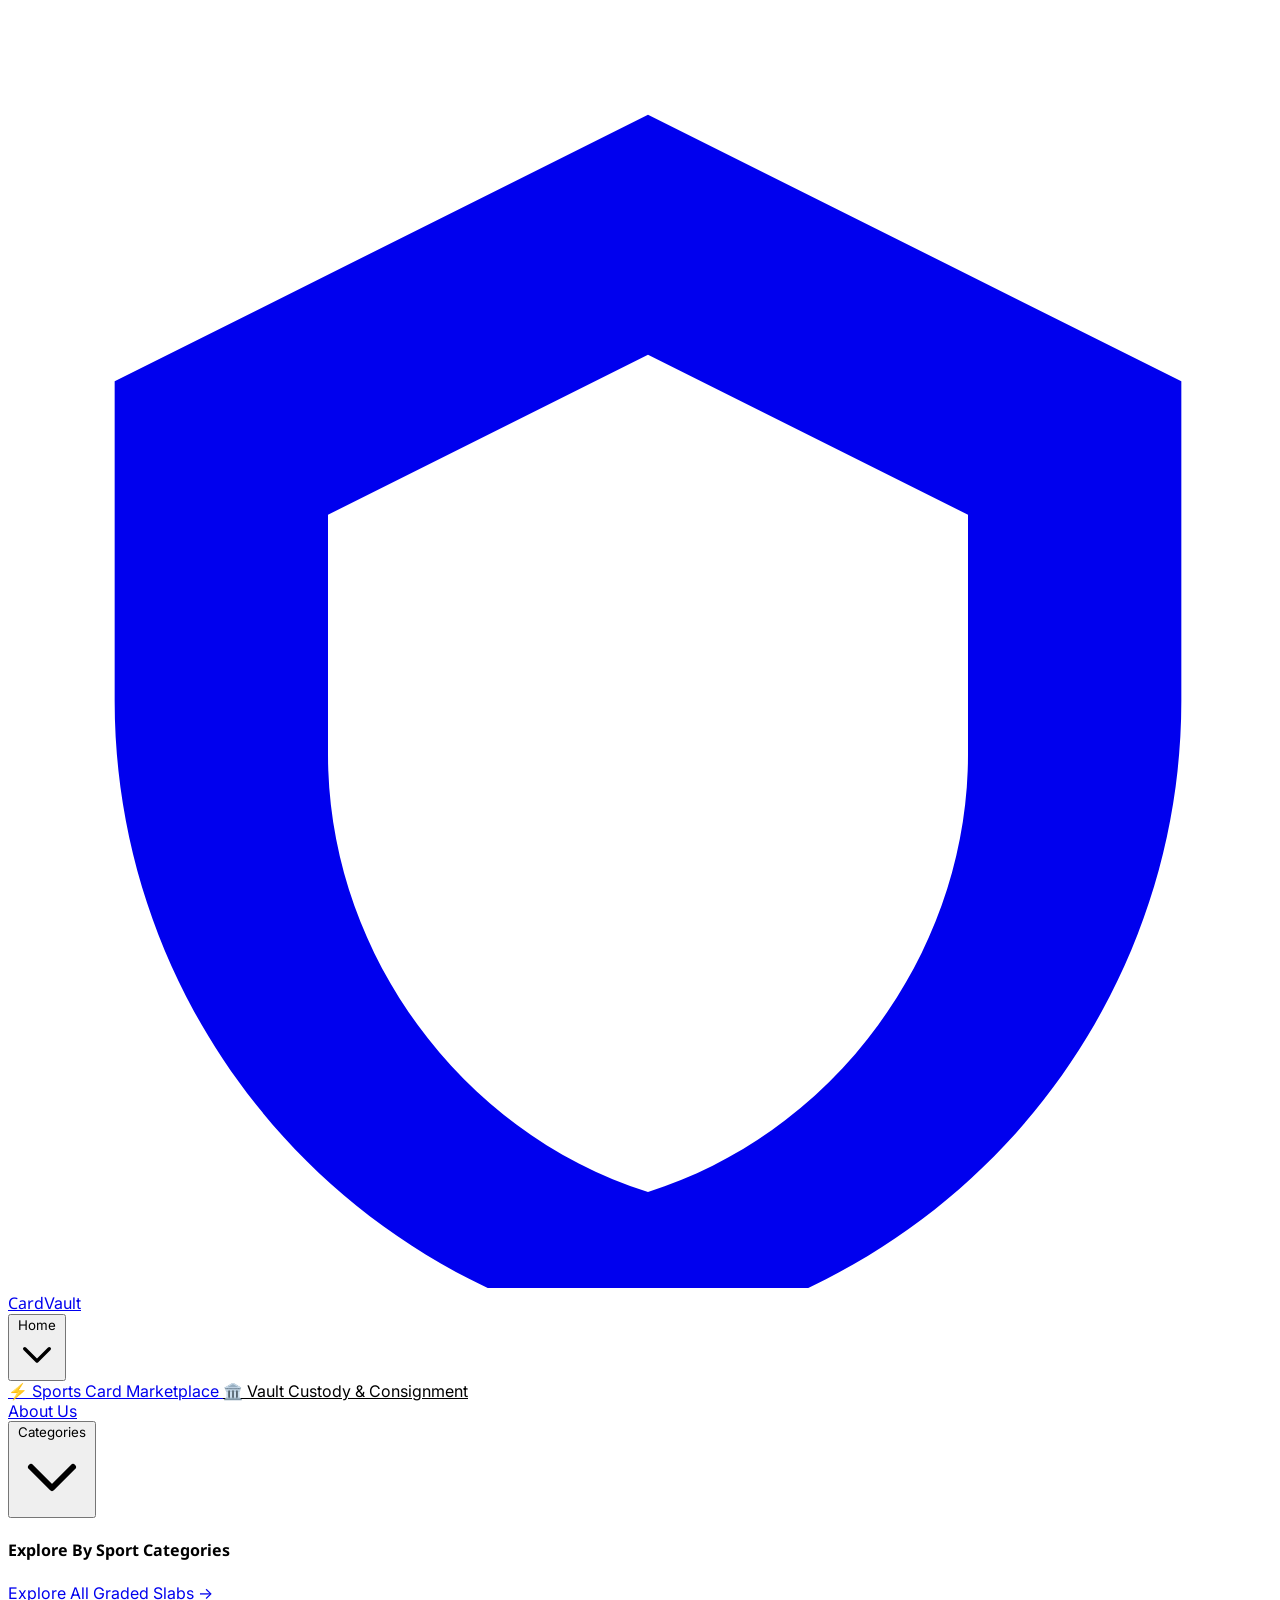
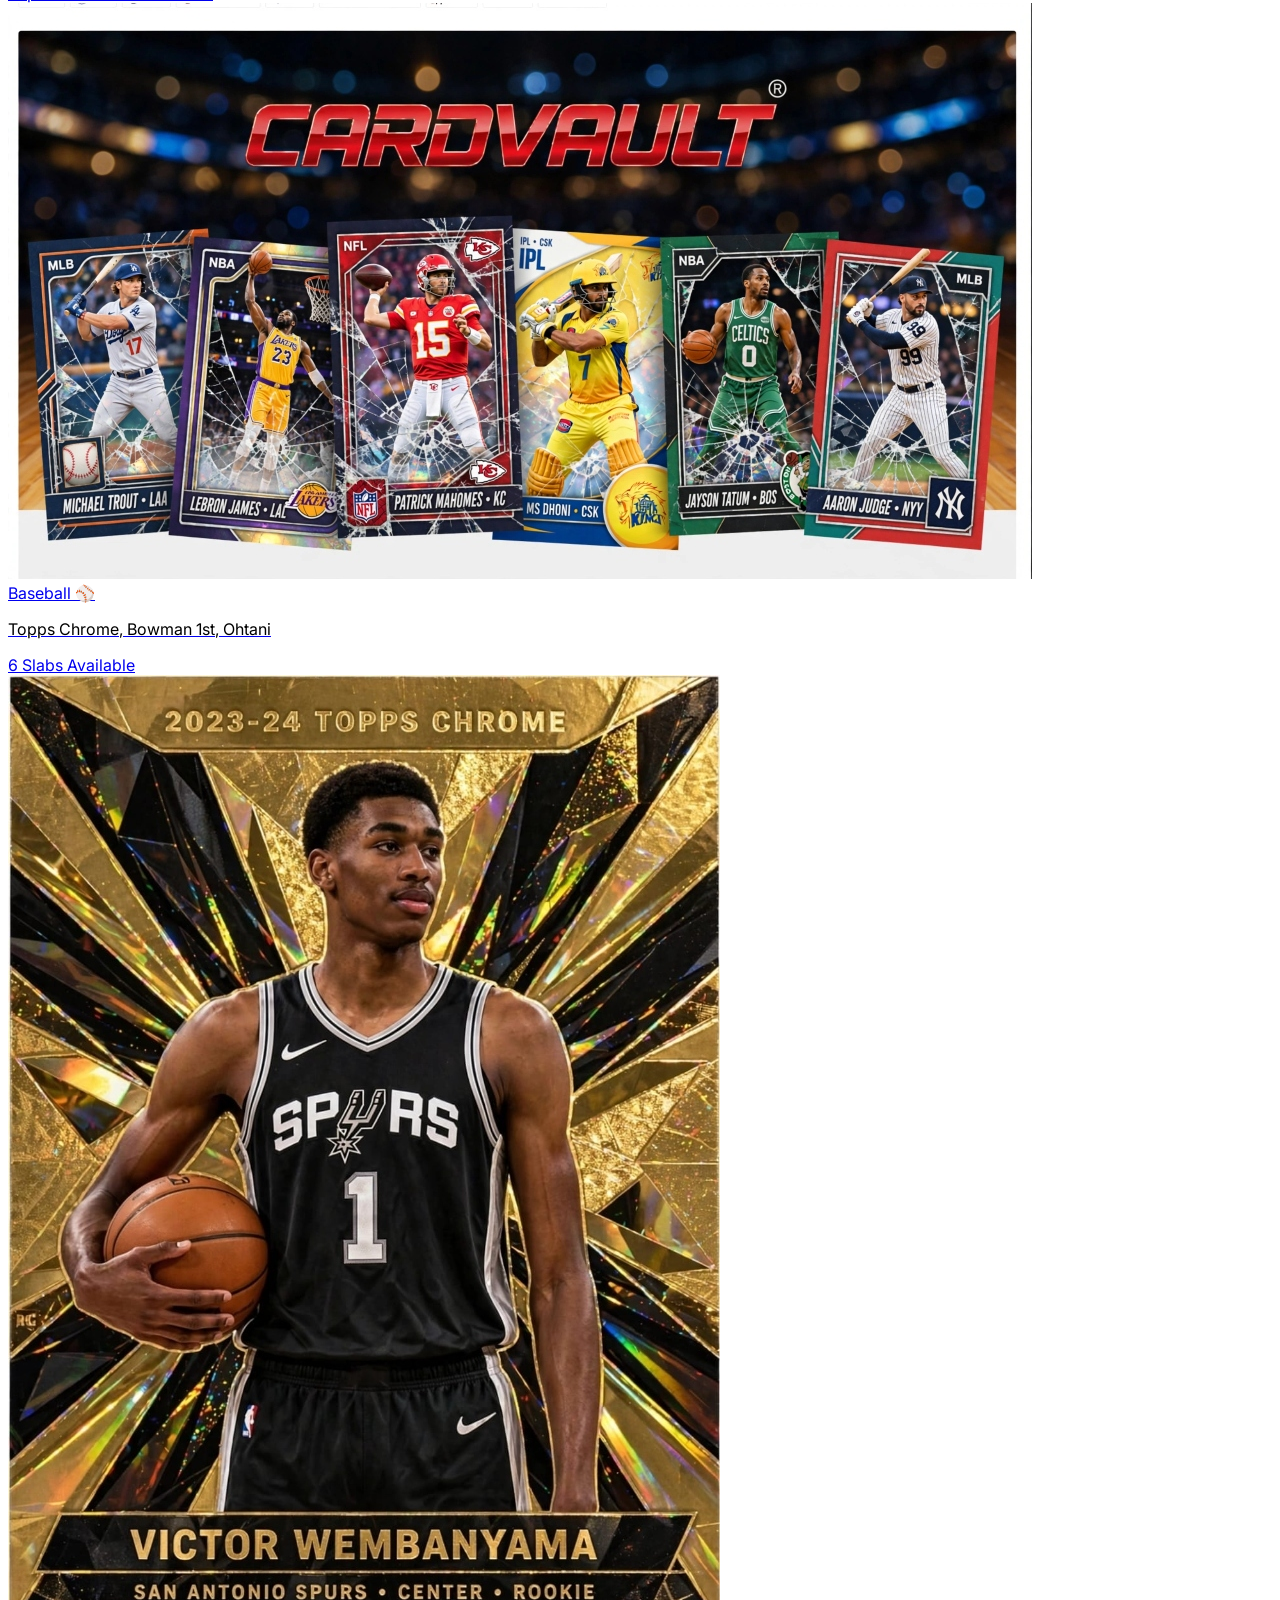
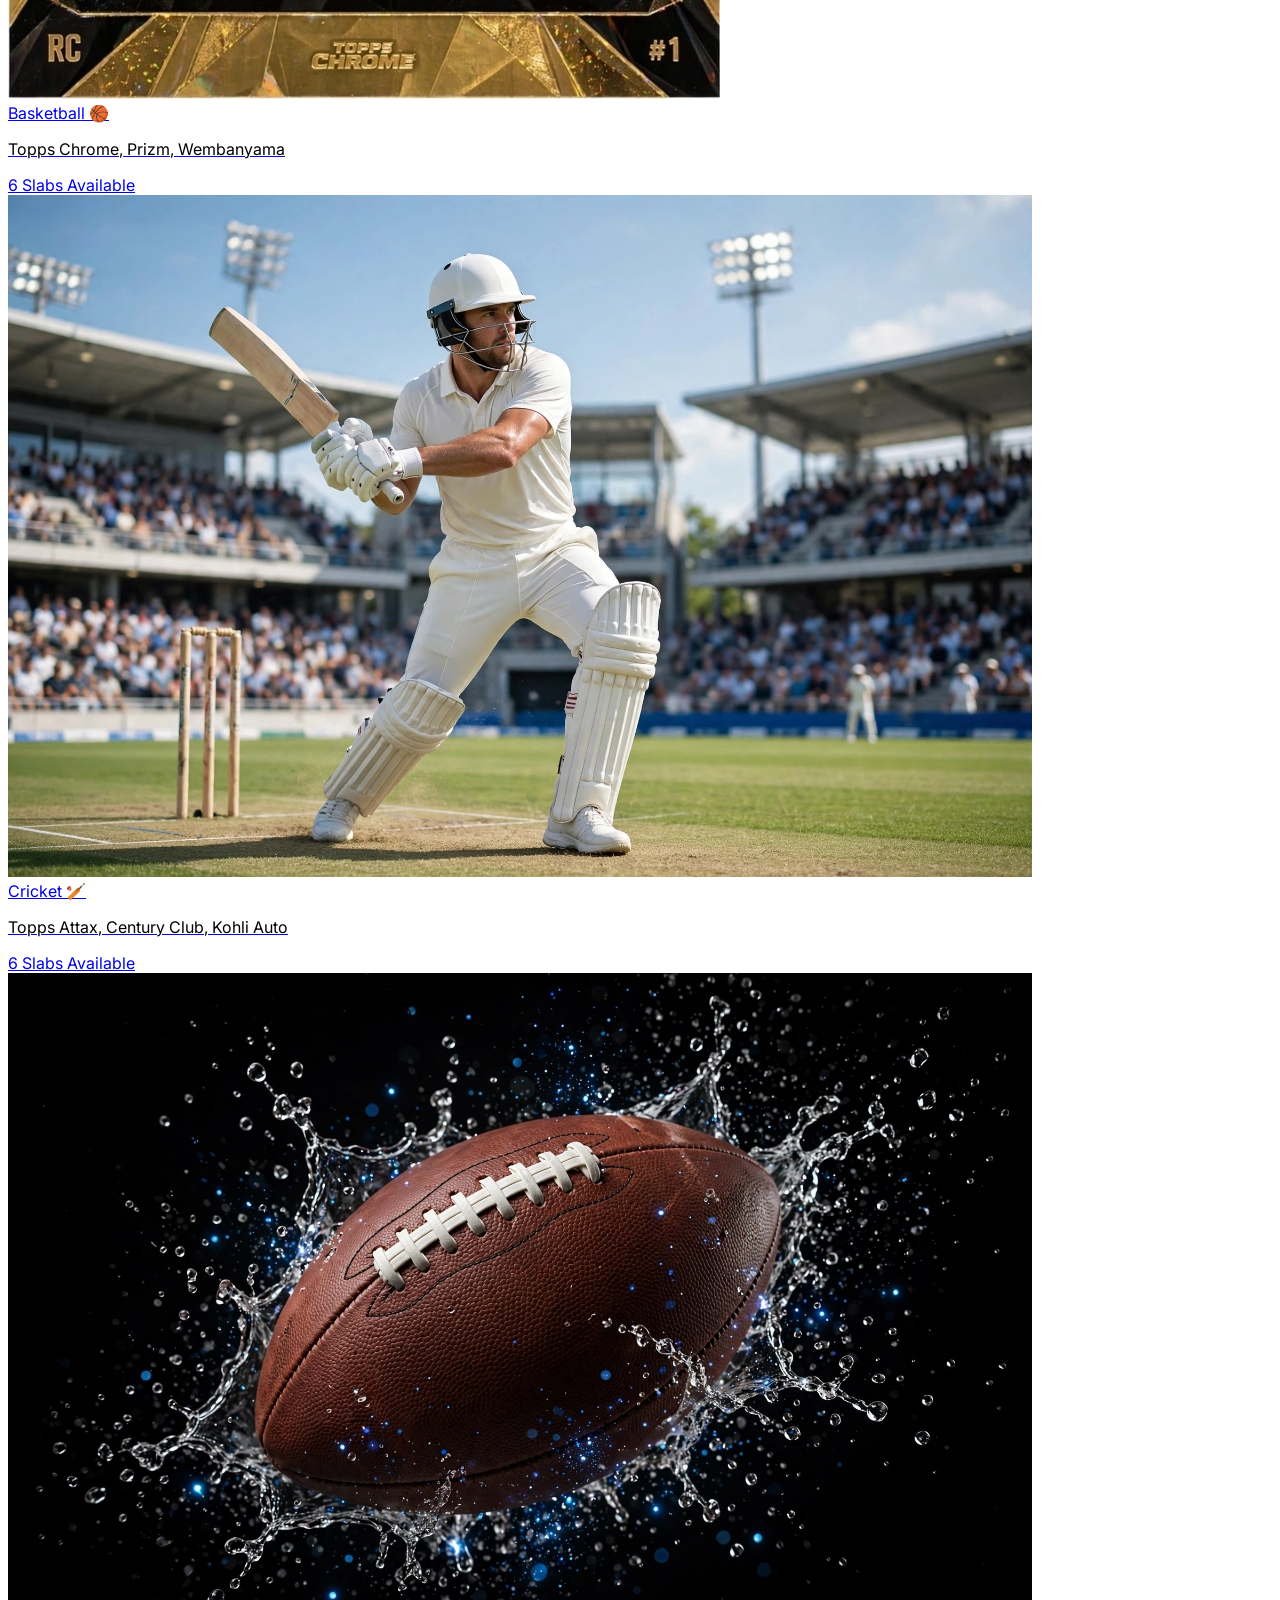
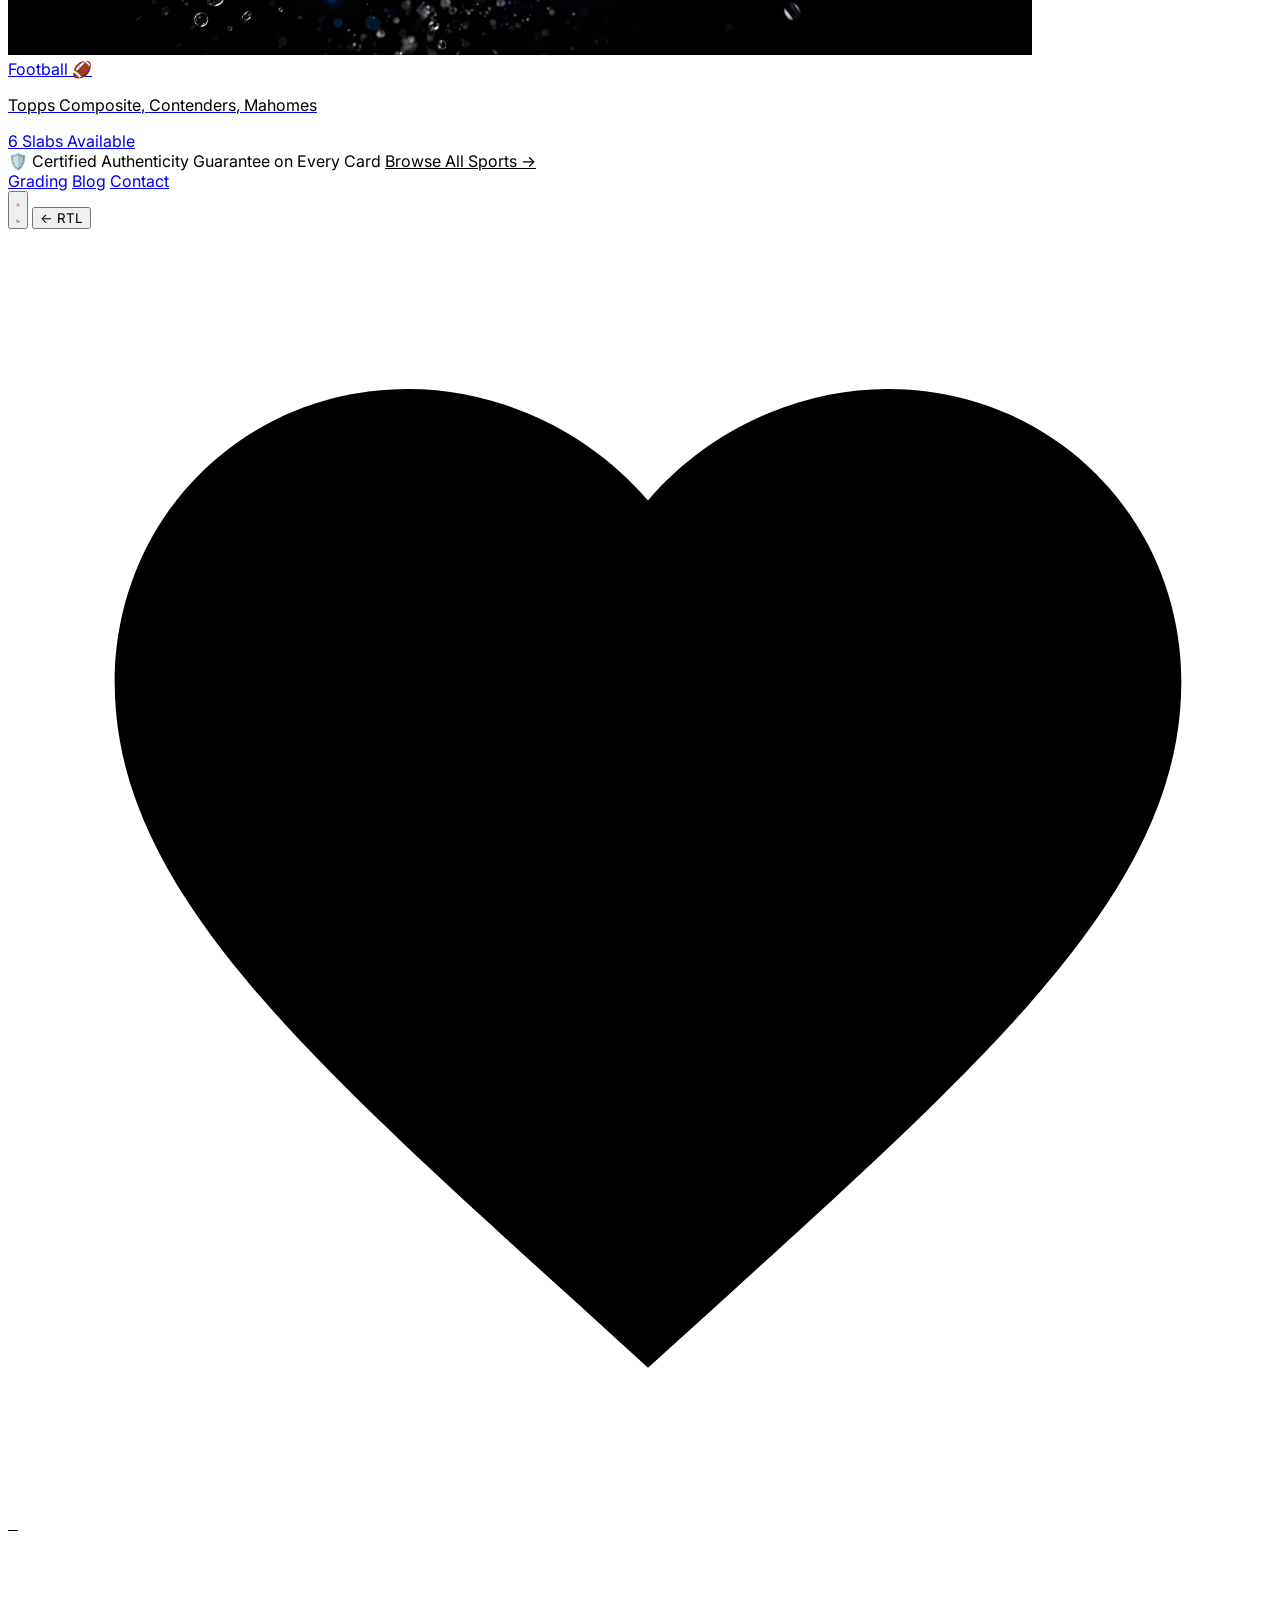
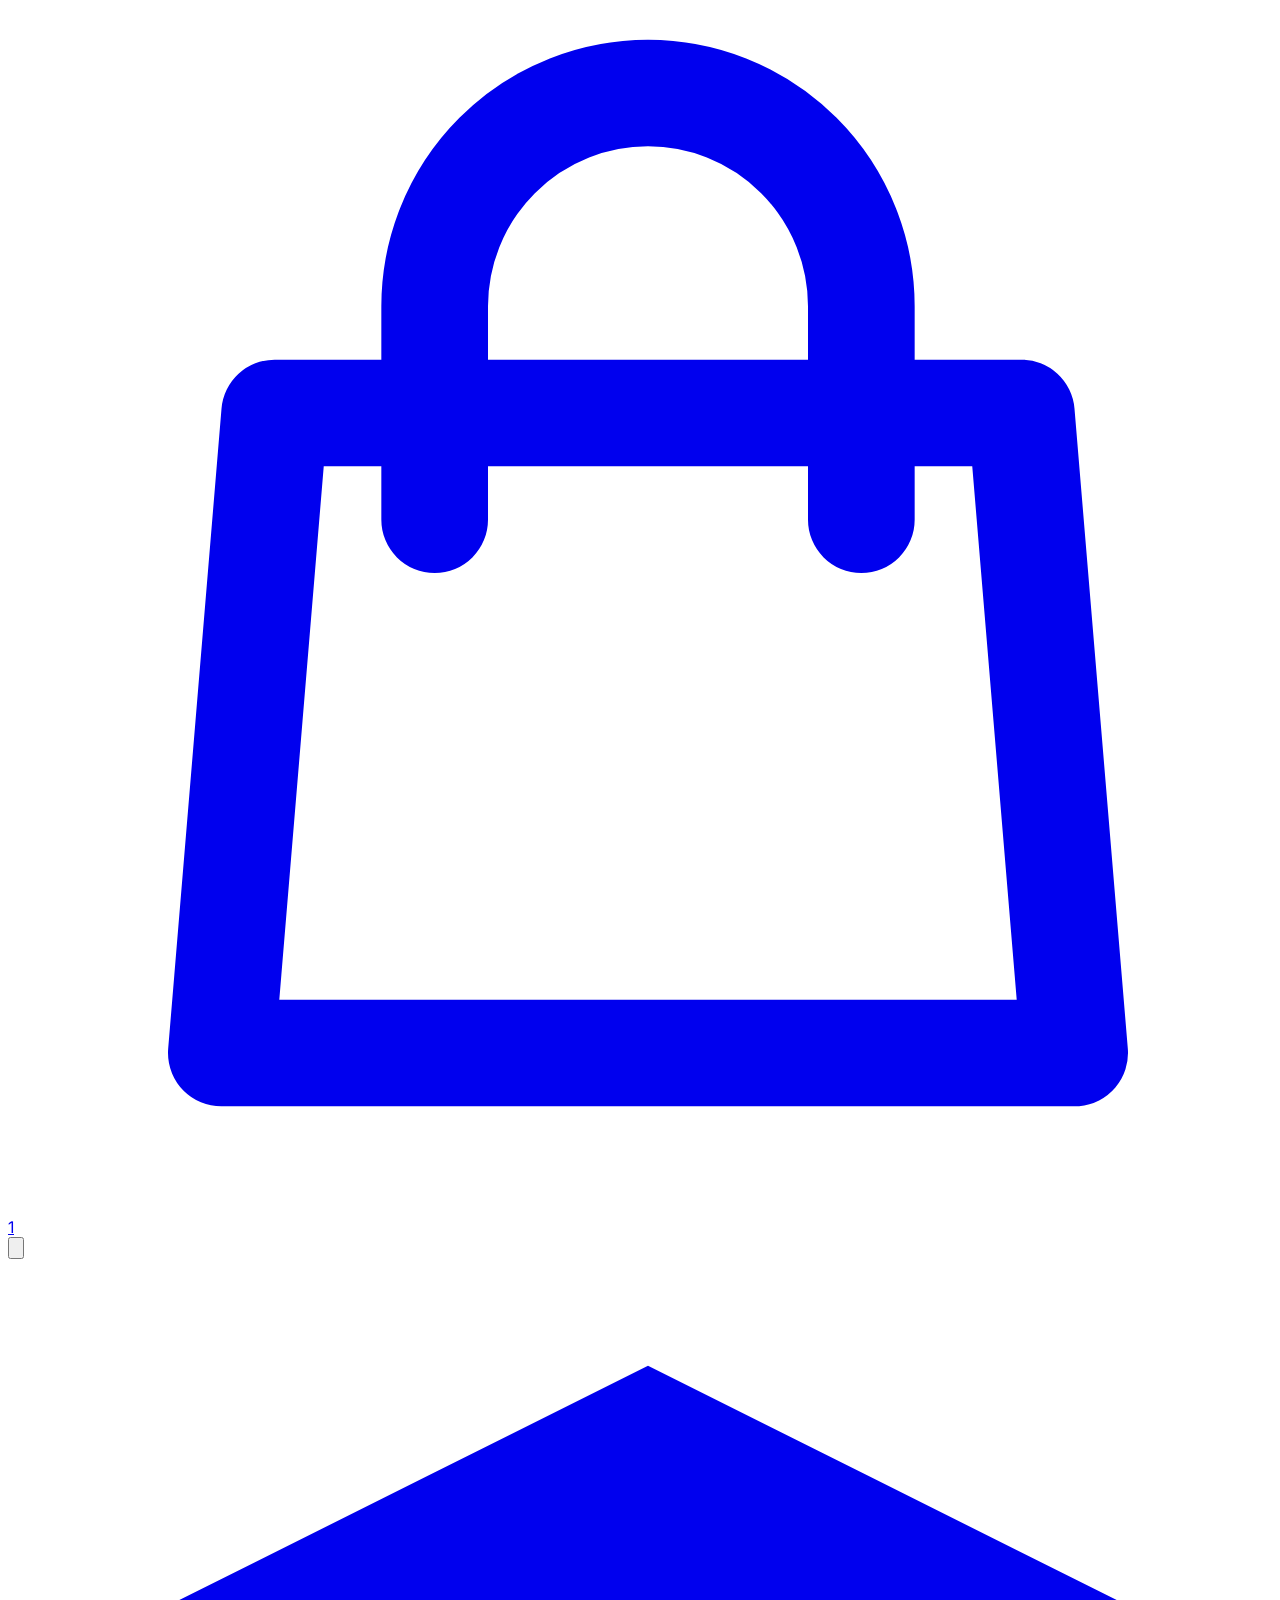
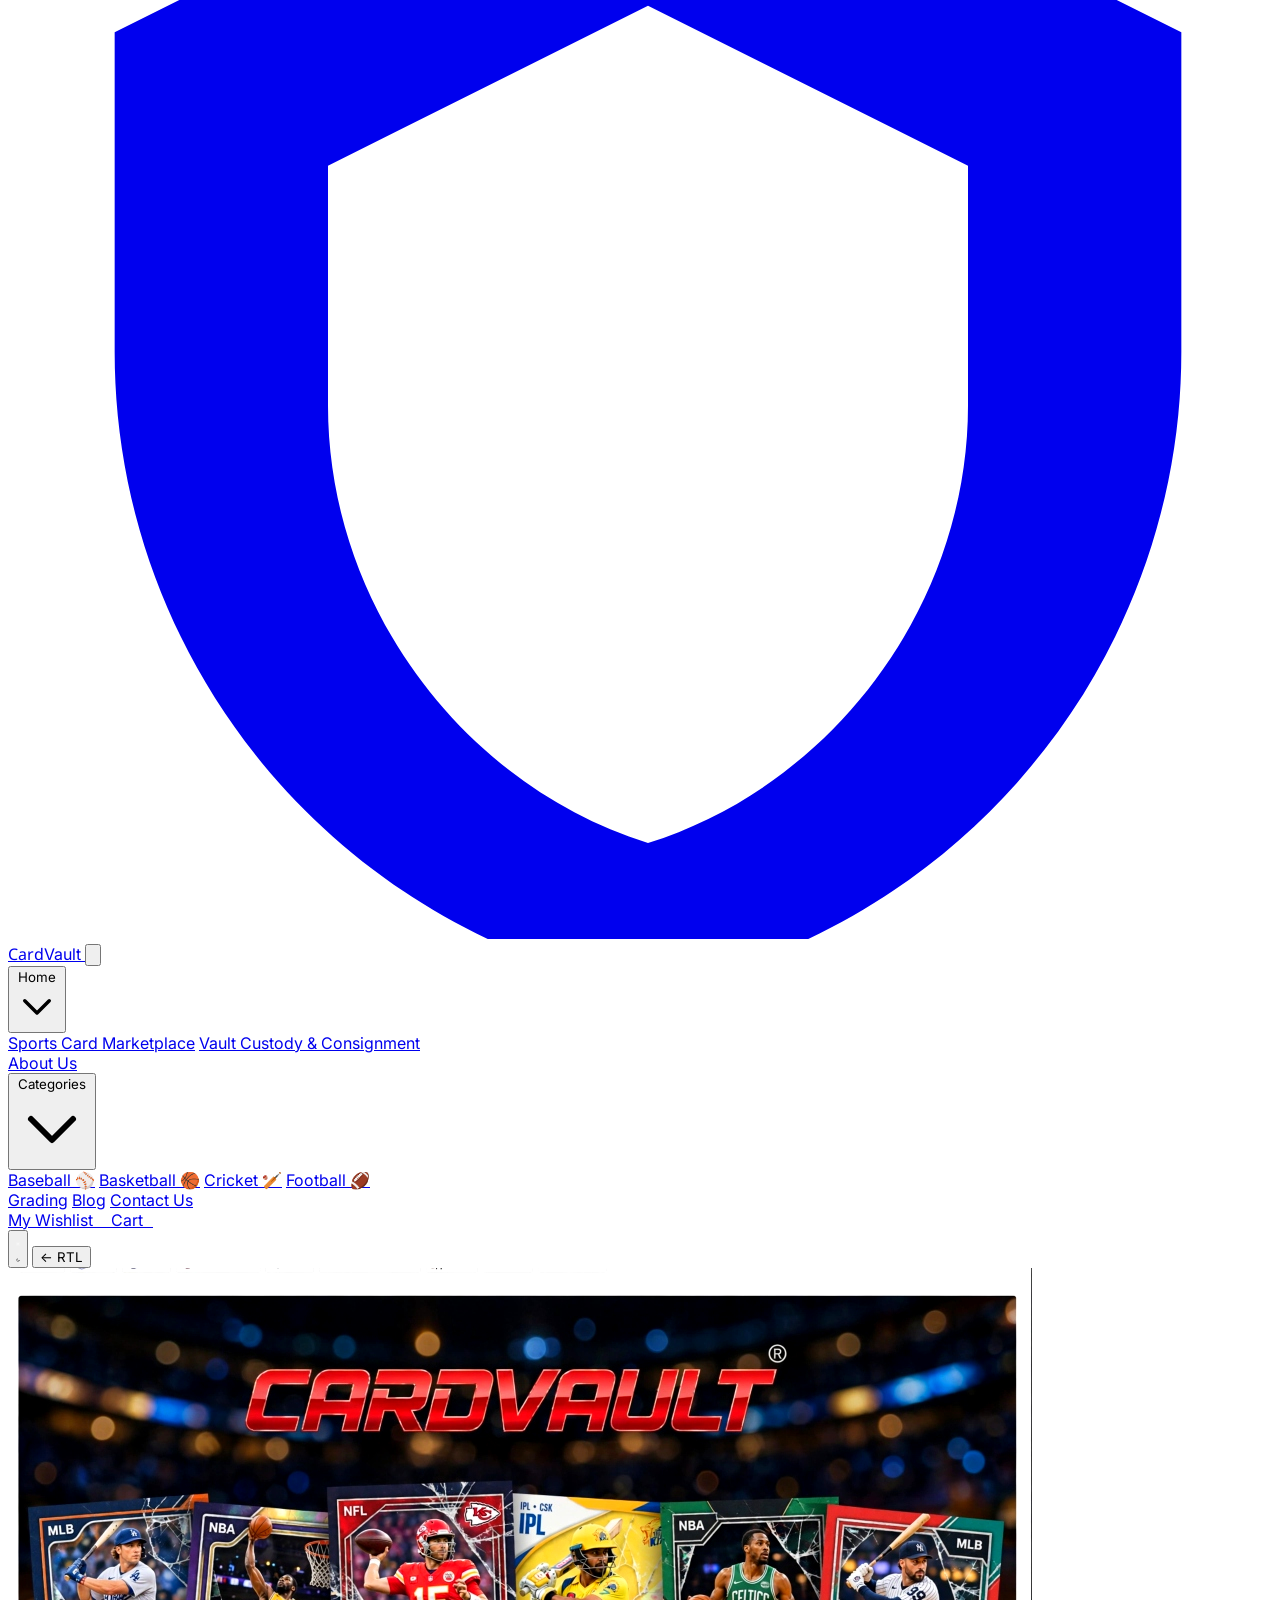
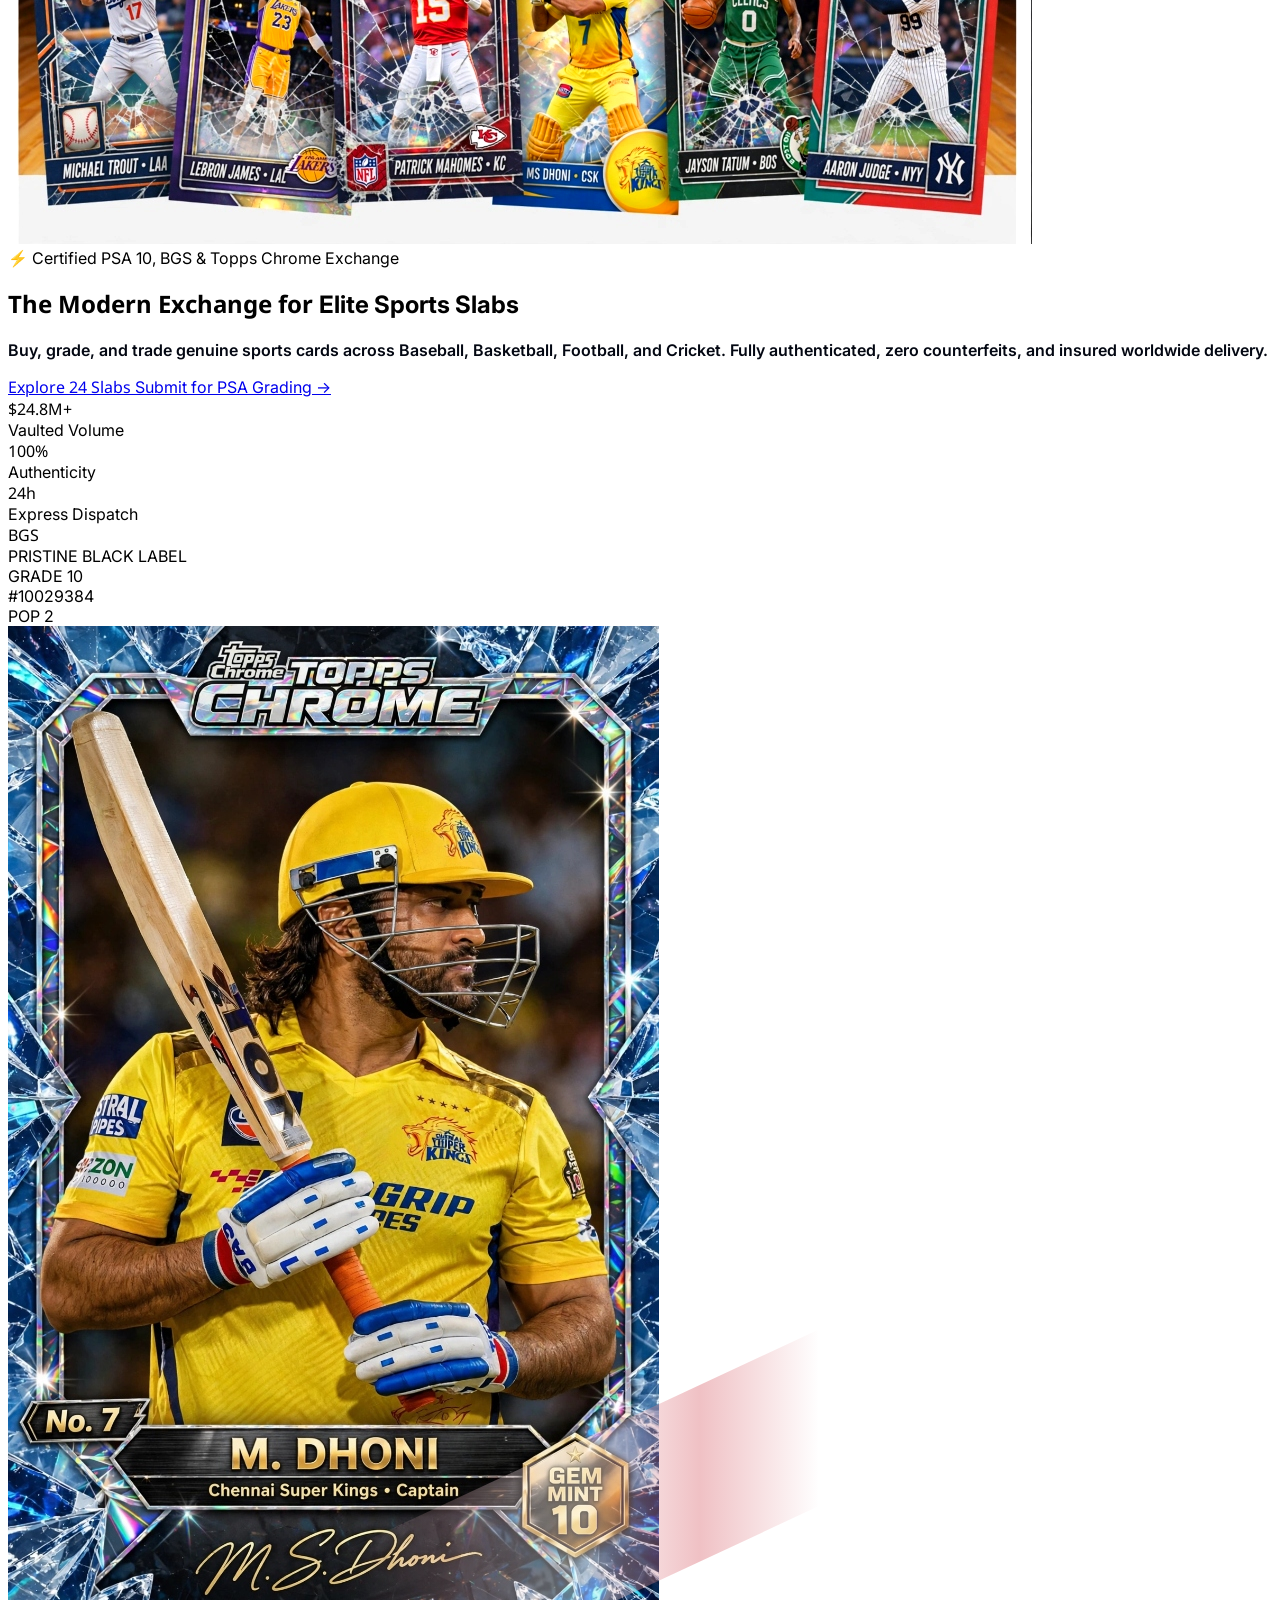
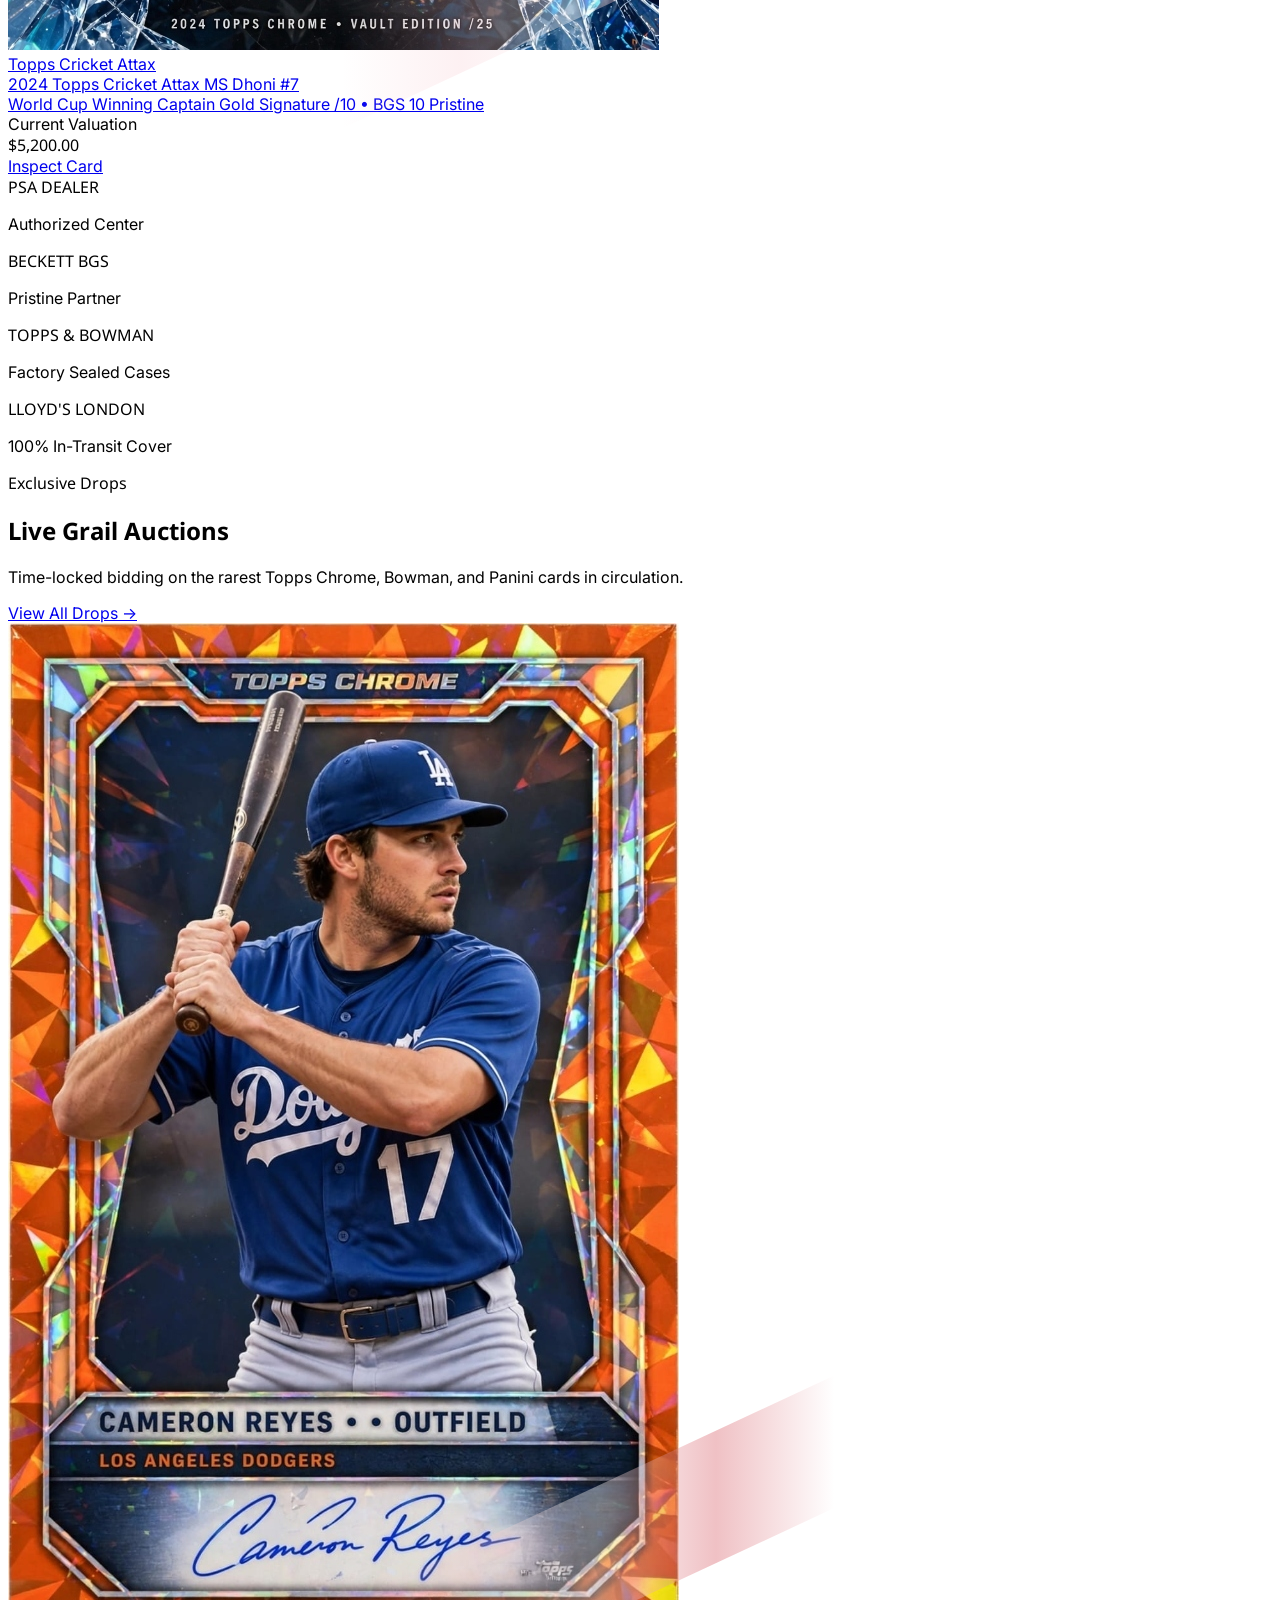
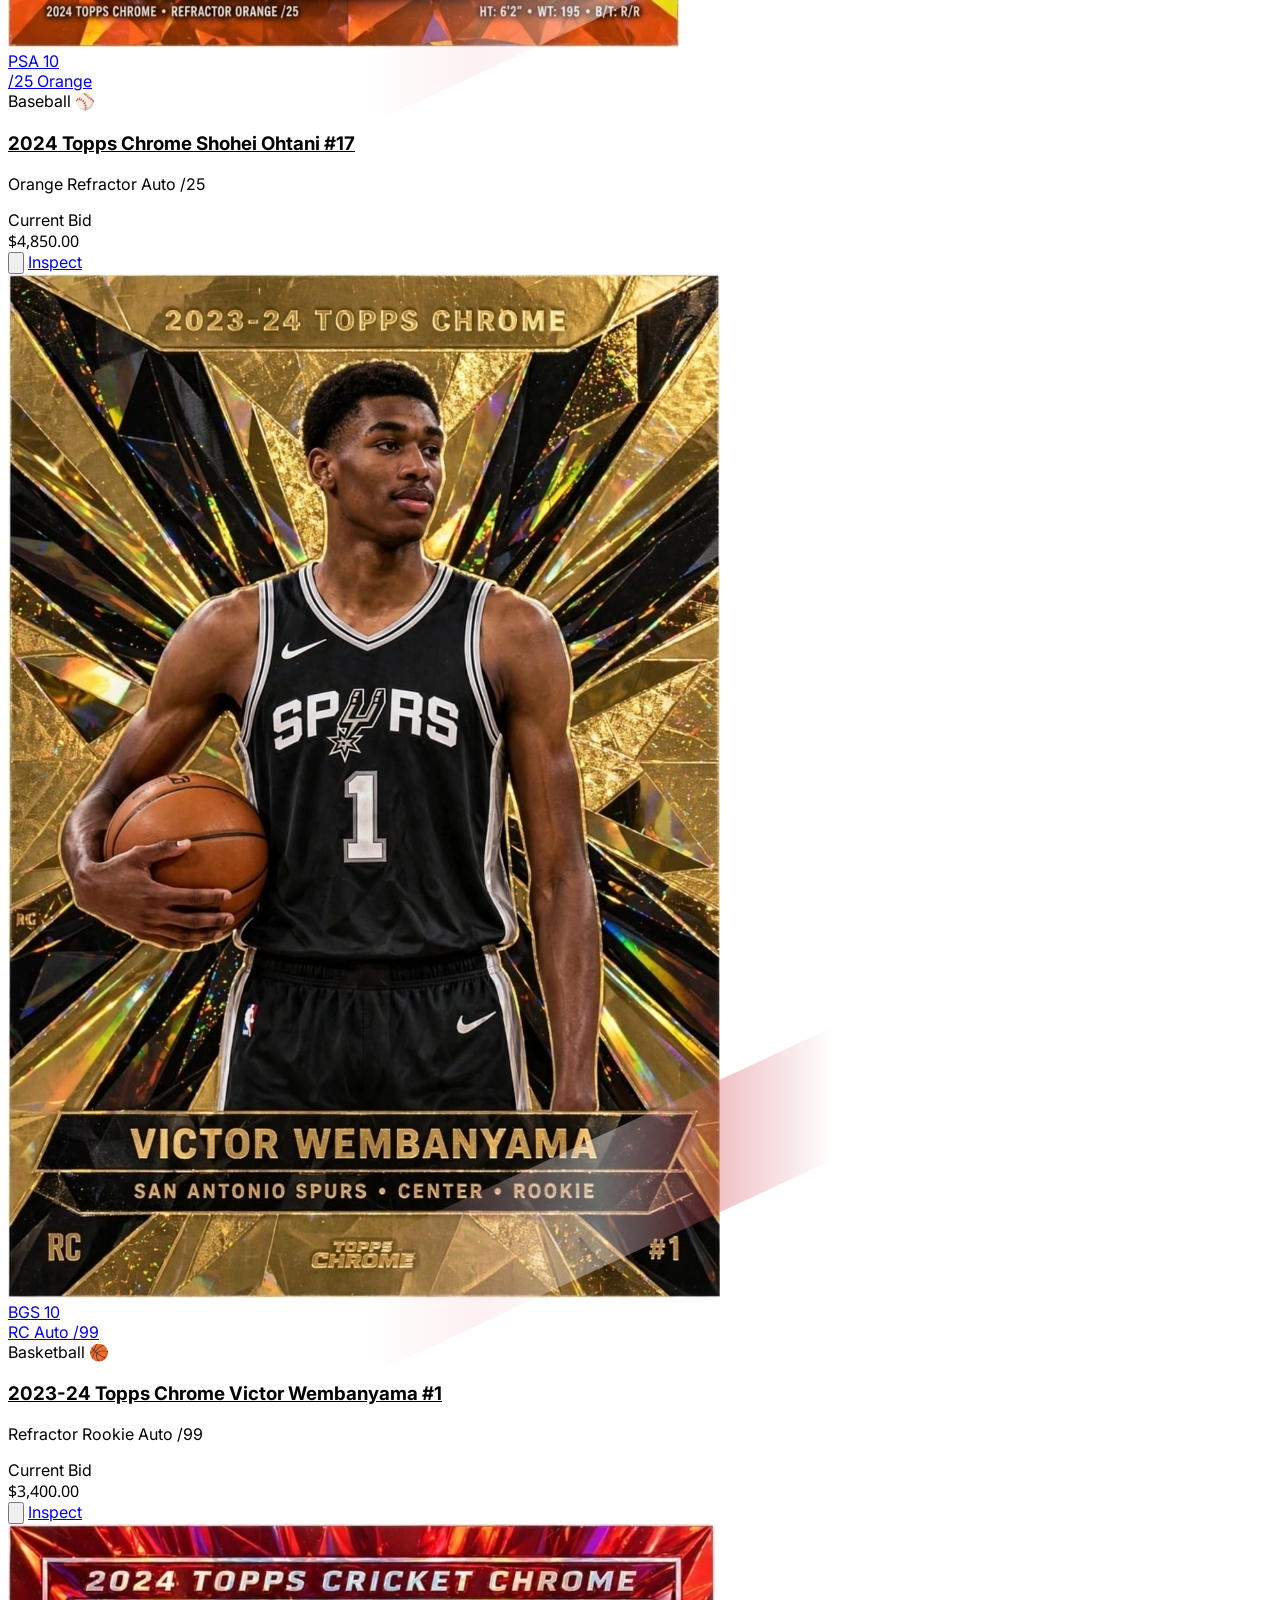
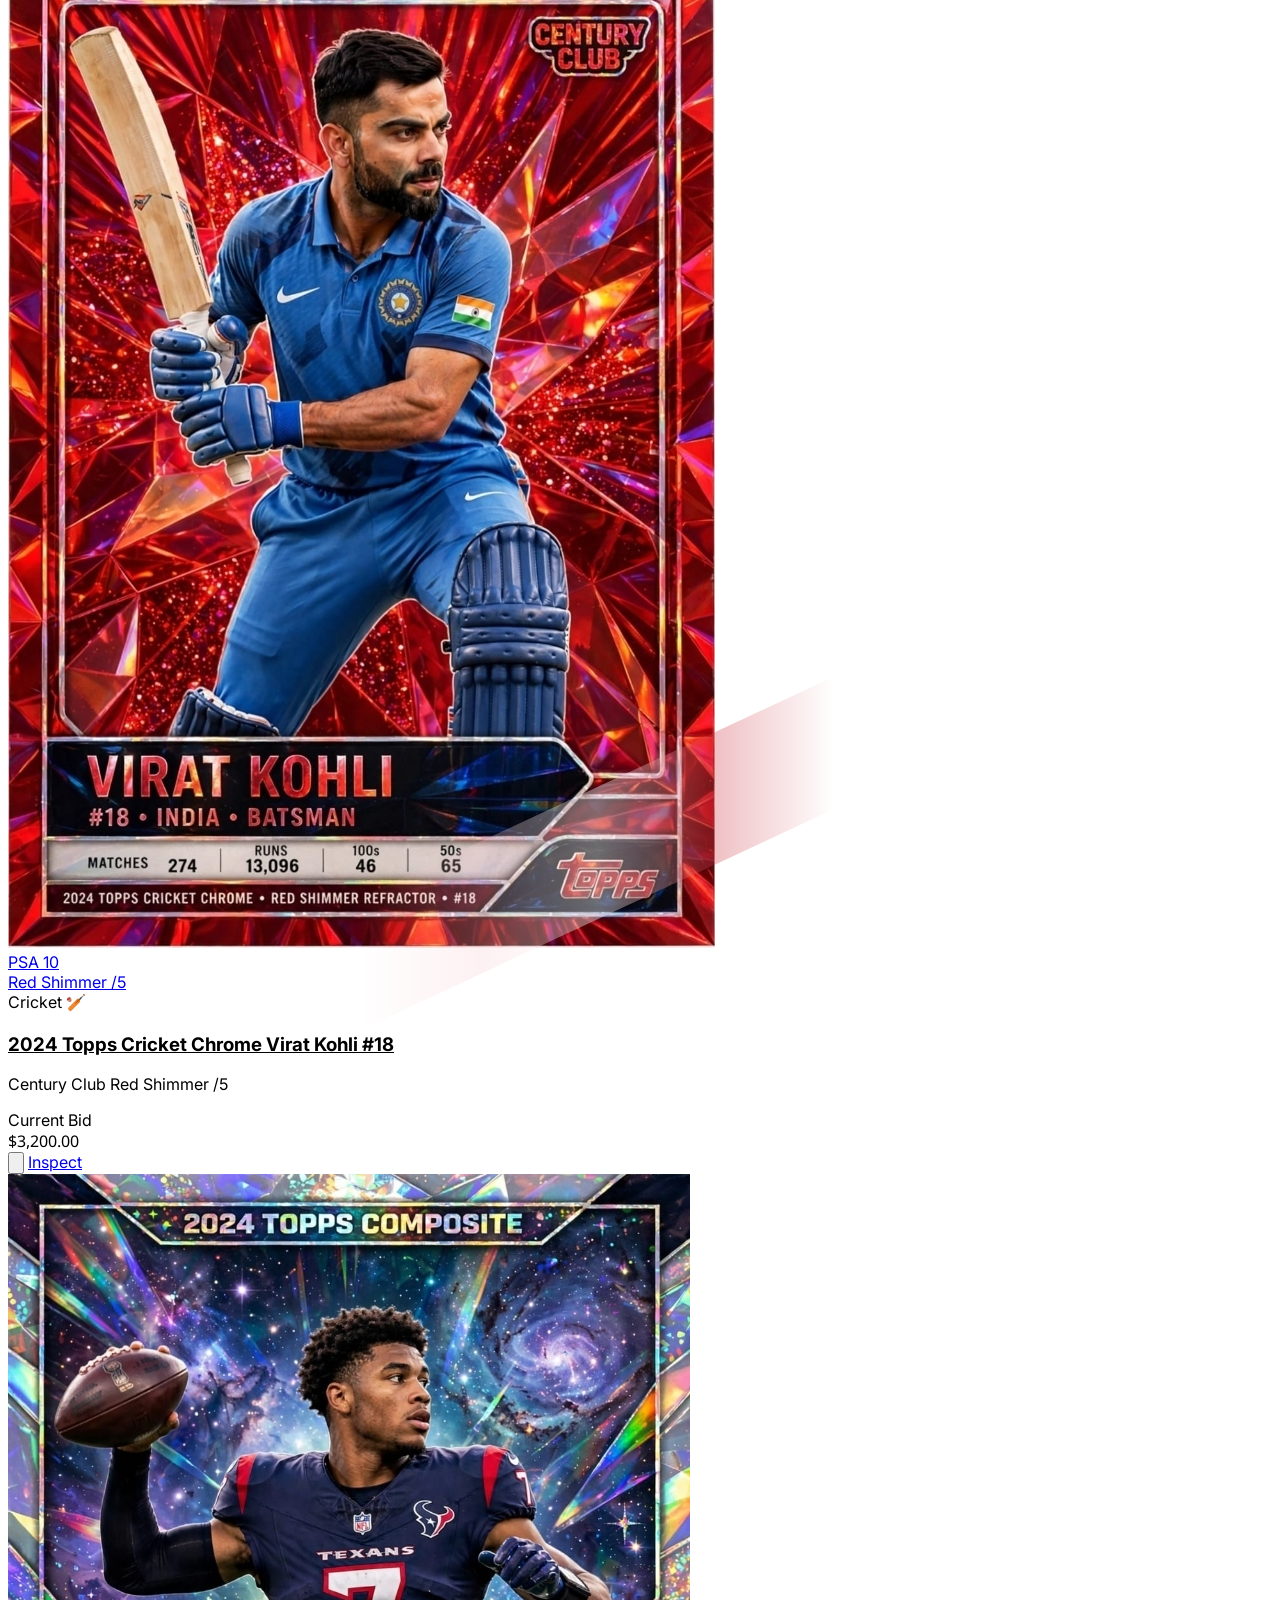
==== index.html @ 068d2a64 "first commit" ====
<!DOCTYPE html>
<html lang="en" class="dark" dir="ltr">
<head>
  <meta charset="UTF-8">
  <meta name="viewport" content="width=device-width, initial-scale=1.0">
  <title>CardVault - Sports Trading Card & Collectibles Shop | Authenticated Slabs & Wax</title>
  <meta name="description" content="CardVault is the premier authenticated marketplace for sports trading cards. Browse PSA 10, BGS 9.5 slabs, Topps Chrome refractors, and sealed wax boxes for Baseball, Basketball, Cricket, and Football.">
  <meta name="keywords" content="sports trading cards, Topps Chrome baseball, PSA 10 slabs, Panini Prizm, cricket cards, football rookie cards, card grading, Bowman chrome">

  <!-- Immediate Theme & RTL Check -->
  <script>
    if (localStorage.getItem('color-theme') === 'dark' || (!('color-theme' in localStorage) && window.matchMedia('(prefers-color-scheme: dark)').matches)) {
      document.documentElement.classList.add('dark');
    } else {
      document.documentElement.classList.remove('dark');
    }
    if (localStorage.getItem('site-dir') === 'rtl') {
      document.documentElement.setAttribute('dir', 'rtl');
    }
  </script>

  <!-- CardVault Logo Favicon -->
  <link rel="icon" type="image/svg+xml" href="assets/images/favicon.svg">

  <!-- Google Fonts: Noto Sans (Headings) & Inter (Body) -->
  <link rel="preconnect" href="https://fonts.googleapis.com">
  <link rel="preconnect" href="https://fonts.gstatic.com" crossorigin>
  <link href="https://fonts.googleapis.com/css2?family=Inter:ital,wght@0,300;0,400;0,500;0,600;0,700;0,800;1,400&family=Noto+Sans:ital,wght@0,400;0,500;0,600;0,700;0,800;0,900;1,700&display=swap" rel="stylesheet">

  <!-- Tailwind CSS CDN -->
  <script src="https://cdn.tailwindcss.com"></script>
  <script>
    tailwind.config = {
      darkMode: 'class',
      theme: {
        extend: {
          colors: {
            cherry: {
              50: '#fdf2f4',
              100: '#fbe4e8',
              200: '#f7c5cc', // Bubblegum Pink #F7C5CC
              300: '#f199a6',
              400: '#e56476',
              500: '#cc313d', // Cherry Red #CC313D
              600: '#b82430',
              700: '#991b26',
              800: '#801a23',
              900: '#6c1b22',
            },
            bubblegum: {
              light: '#fdf0f2',
              DEFAULT: '#F7C5CC',
              dark: '#f199a6',
            },
            vault: {
              DEFAULT: '#0b0f19',
              deep: '#060911',
              card: '#111827',
              light: '#1f2937',
              border: '#2e384d'
            }
          },
          fontFamily: {
            heading: ['"Noto Sans"', 'sans-serif'],
            sans: ['Inter', 'sans-serif'],
          }
        }
      }
    }
  </script>

  <!-- Custom Stylesheet -->
  <link rel="stylesheet" href="assets/css/style.css">
</head>
<body class="bg-gray-50 text-gray-900 dark:bg-vault-deep dark:text-gray-100 transition-colors duration-300 antialiased selection:bg-cherry-500 selection:text-white">

  <!-- ================= SECTION 1: FIXED HEADER NAVIGATION ================= -->
  <header class="sticky top-0 z-50 w-full bg-white/95 dark:bg-vault/95 backdrop-blur-md border-b border-gray-200 dark:border-vault-border transition-colors duration-300">
    <div class="max-w-7xl mx-auto px-4 sm:px-6 lg:px-8">
      <div class="flex items-center justify-between h-16">
        
        <!-- Logo -->
        <a href="index.html" class="flex items-center space-x-2.5 rtl:space-x-reverse shrink-0 group">
          <div class="w-10 h-10 rounded-xl bg-gradient-to-br from-cherry-500 to-cherry-700 flex items-center justify-center text-white font-black text-xl shadow-lg shadow-cherry-500/30 group-hover:scale-105 transition transform">
            <svg class="w-6 h-6 text-white" fill="currentColor" viewBox="0 0 24 24">
              <path d="M12 2L2 7v6c0 5.55 3.84 10.74 10 12 6.16-1.26 10-6.45 10-12V7l-10-5zm0 4.5l6 3v4.5c0 3.7-2.5 7.1-6 8.2-3.5-1.1-6-4.5-6-8.2V9.5l6-3z"/>
            </svg>
          </div>
          <span class="text-xl font-black tracking-tight text-gray-900 dark:text-white font-heading leading-tight">Card<span class="text-cherry-500">Vault</span></span>
        </a>

        <!-- Desktop Navigation (Visible on lg/1024px and xl/1440px) -->
        <nav class="hidden lg:flex items-center space-x-6 xl:space-x-8 rtl:space-x-reverse mx-2 xl:mx-4">
          
          <!-- Home Dropdown -->
          <div class="relative group nav-dropdown">
            <button class="dropdown-toggle flex items-center space-x-1.5 rtl:space-x-reverse text-cherry-500 font-bold py-2 text-sm transition-colors">
              <span>Home</span>
              <svg class="w-4 h-4 text-cherry-500 group-hover:rotate-180 transition-transform duration-200" fill="none" stroke="currentColor" viewBox="0 0 24 24">
                <path stroke-linecap="round" stroke-linejoin="round" stroke-width="2" d="M19 9l-7 7-7-7"></path>
              </svg>
            </button>
            <div class="dropdown-menu absolute left-0 rtl:right-0 mt-1 w-64 rounded-2xl bg-white dark:bg-vault-card border border-gray-200 dark:border-vault-border shadow-2xl hidden group-hover:block z-50 p-2">
              <a href="index.html" class="flex items-center gap-3 p-2.5 rounded-xl bg-cherry-500/10 text-cherry-600 dark:text-bubblegum font-semibold text-sm transition">
                <span class="w-8 h-8 rounded-lg bg-cherry-500 text-white flex items-center justify-center font-bold text-xs shrink-0">⚡</span>
                <span class="font-bold">Sports Card Marketplace</span>
              </a>
              <a href="home2.html" class="flex items-center gap-3 p-2.5 rounded-xl hover:bg-gray-100 dark:hover:bg-vault-light text-gray-700 dark:text-gray-200 font-semibold text-sm transition">
                <span class="w-8 h-8 rounded-lg bg-gray-200 dark:bg-vault flex items-center justify-center text-gray-500 font-bold text-xs shrink-0">🏛️</span>
                <span class="font-bold">Vault Custody &amp; Consignment</span>
              </a>
            </div>
          </div>

          <a href="about.html" class="text-sm font-semibold text-gray-700 dark:text-gray-300 hover:text-cherry-500 dark:hover:text-bubblegum transition">About Us</a>

          <!-- Categories Dropdown with Rich Mega-Cards -->
          <div class="relative group nav-dropdown">
            <button class="dropdown-toggle flex items-center space-x-1.5 rtl:space-x-reverse text-sm font-semibold text-gray-700 dark:text-gray-300 hover:text-cherry-500 dark:hover:text-bubblegum py-2 transition-colors">
              <span>Categories</span>
              <svg class="w-4 h-4 text-gray-400 group-hover:rotate-180 transition-transform duration-200" fill="none" stroke="currentColor" viewBox="0 0 24 24">
                <path stroke-linecap="round" stroke-linejoin="round" stroke-width="2" d="M19 9l-7 7-7-7"></path>
              </svg>
            </button>
            
            <!-- MEGA DROPDOWN WITH HIGH-QUALITY CARDS (Fitted for 1024px & 1440px) -->
            <div class="dropdown-menu absolute left-1/2 -translate-x-1/2 rtl:translate-x-1/2 mt-1 w-[90vw] max-w-[680px] xl:w-[720px] rounded-2xl bg-white dark:bg-vault-card border border-gray-200 dark:border-vault-border shadow-2xl hidden group-hover:block z-50 p-4 xl:p-5">
              <div class="flex items-center justify-between pb-3 mb-4 border-b border-gray-150 dark:border-vault-border">
                <h4 class="text-xs font-black uppercase tracking-wider text-cherry-500 font-heading">Explore By Sport Categories</h4>
                <a href="category.html?type=baseball" class="text-xs font-bold text-gray-500 dark:text-gray-400 hover:text-cherry-500 transition">Explore All Graded Slabs →</a>
              </div>
              <div class="grid grid-cols-2 gap-4">
                
                <!-- Baseball -->
                <a href="category.html?type=baseball" class="group/item flex items-center gap-3.5 p-3 rounded-xl border border-gray-100 dark:border-vault-border bg-gray-50/50 dark:bg-vault hover:border-cherry-500/50 hover:bg-cherry-500/5 transition">
                  <div class="w-16 h-16 rounded-lg overflow-hidden shrink-0 relative bg-vault-card border border-cherry-500/20">
                    <img src="assets/images/hero-banner.jpg" alt="Baseball Cards" class="w-full h-full object-cover group-hover/item:scale-110 transition duration-300">
                  </div>
                  <div>
                    <div class="flex items-center gap-1.5 font-bold text-sm text-gray-900 dark:text-white group-hover/item:text-cherry-500 transition">
                      <span>Baseball</span> <span>⚾</span>
                    </div>
                    <p class="text-[11px] text-gray-500 dark:text-gray-400 line-clamp-1">Topps Chrome, Bowman 1st, Ohtani</p>
                    <span class="inline-block mt-1 text-[10px] font-bold text-cherry-500 bg-cherry-500/10 px-2.5 py-0.5 rounded-full whitespace-nowrap shrink-0">6 Slabs Available</span>
                  </div>
                </a>

                <!-- Basketball -->
                <a href="category.html?type=basketball" class="group/item flex items-center gap-3.5 p-3 rounded-xl border border-gray-100 dark:border-vault-border bg-gray-50/50 dark:bg-vault hover:border-cherry-500/50 hover:bg-cherry-500/5 transition">
                  <div class="w-16 h-16 rounded-lg overflow-hidden shrink-0 relative bg-vault-card border border-cherry-500/20">
                    <img src="assets/images/victor-wembanyama-1.jpg" alt="Basketball Cards" class="w-full h-full object-cover group-hover/item:scale-110 transition duration-300">
                  </div>
                  <div>
                    <div class="flex items-center gap-1.5 font-bold text-sm text-gray-900 dark:text-white group-hover/item:text-cherry-500 transition">
                      <span>Basketball</span> <span>🏀</span>
                    </div>
                    <p class="text-[11px] text-gray-500 dark:text-gray-400 line-clamp-1">Topps Chrome, Prizm, Wembanyama</p>
                    <span class="inline-block mt-1 text-[10px] font-bold text-cherry-500 bg-cherry-500/10 px-2.5 py-0.5 rounded-full whitespace-nowrap shrink-0">6 Slabs Available</span>
                  </div>
                </a>

                <!-- Cricket -->
                <a href="category.html?type=cricket" class="group/item flex items-center gap-3.5 p-3 rounded-xl border border-gray-100 dark:border-vault-border bg-gray-50/50 dark:bg-vault hover:border-cherry-500/50 hover:bg-cherry-500/5 transition">
                  <div class="w-16 h-16 rounded-lg overflow-hidden shrink-0 relative bg-vault-card border border-cherry-500/20">
                    <img src="assets/images/cricket-hub.jpg" alt="Cricket Cards" class="w-full h-full object-cover group-hover/item:scale-110 transition duration-300">
                  </div>
                  <div>
                    <div class="flex items-center gap-1.5 font-bold text-sm text-gray-900 dark:text-white group-hover/item:text-cherry-500 transition">
                      <span>Cricket</span> <span>🏏</span>
                    </div>
                    <p class="text-[11px] text-gray-500 dark:text-gray-400 line-clamp-1">Topps Attax, Century Club, Kohli Auto</p>
                    <span class="inline-block mt-1 text-[10px] font-bold text-cherry-500 bg-cherry-500/10 px-2.5 py-0.5 rounded-full whitespace-nowrap shrink-0">6 Slabs Available</span>
                  </div>
                </a>

                <!-- Football -->
                <a href="category.html?type=football" class="group/item flex items-center gap-3.5 p-3 rounded-xl border border-gray-100 dark:border-vault-border bg-gray-50/50 dark:bg-vault hover:border-cherry-500/50 hover:bg-cherry-500/5 transition">
                  <div class="w-16 h-16 rounded-lg overflow-hidden shrink-0 relative bg-vault-card border border-cherry-500/20">
                    <img src="assets/images/football-hub.jpg" alt="Football Cards" class="w-full h-full object-cover group-hover/item:scale-110 transition duration-300">
                  </div>
                  <div>
                    <div class="flex items-center gap-1.5 font-bold text-sm text-gray-900 dark:text-white group-hover/item:text-cherry-500 transition">
                      <span>Football</span> <span>🏈</span>
                    </div>
                    <p class="text-[11px] text-gray-500 dark:text-gray-400 line-clamp-1">Topps Composite, Contenders, Mahomes</p>
                    <span class="inline-block mt-1 text-[10px] font-bold text-cherry-500 bg-cherry-500/10 px-2.5 py-0.5 rounded-full whitespace-nowrap shrink-0">6 Slabs Available</span>
                  </div>
                </a>

              </div>
              <div class="mt-4 pt-3 border-t border-gray-150 dark:border-vault-border flex items-center justify-between text-xs text-gray-500 dark:text-gray-400">
                <span>🛡️ Certified Authenticity Guarantee on Every Card</span>
                <a href="category.html" class="font-bold text-cherry-500 hover:underline">Browse All Sports →</a>
              </div>
            </div>
          </div>

          <a href="grading.html" class="text-sm font-semibold text-gray-700 dark:text-gray-300 hover:text-cherry-500 dark:hover:text-bubblegum transition">Grading</a>
          <a href="blog.html" class="text-sm font-semibold text-gray-700 dark:text-gray-300 hover:text-cherry-500 dark:hover:text-bubblegum transition">Blog</a>
          <a href="contact.html" class="text-sm font-semibold text-gray-700 dark:text-gray-300 hover:text-cherry-500 dark:hover:text-bubblegum transition">Contact</a>
        </nav>

        <!-- Utility Toggles & Action Button (Visible on lg/1024px and xl/1440px) -->
        <div class="hidden lg:flex items-center space-x-2 xl:space-x-3 rtl:space-x-reverse shrink-0">
          
          <button class="theme-toggle p-2 rounded-xl border border-gray-200 dark:border-vault-border hover:bg-gray-100 dark:hover:bg-vault-light text-gray-600 dark:text-gray-300 transition" title="Toggle Theme" aria-label="Toggle Dark/Light Mode">
            <svg class="theme-toggle-sun w-5 h-5 hidden text-bubblegum" fill="none" stroke="currentColor" viewBox="0 0 24 24">
              <path stroke-linecap="round" stroke-linejoin="round" stroke-width="2" d="M12 3v1m0 16v1m9-9h-1M4 12H3m15.364-6.364l-.707.707M6.343 17.657l-.707.707m12.728 0l-.707-.707M6.343 6.343l-.707-.707M12 8a4 4 0 100 8 4 4 0 000-8z"></path>
            </svg>
            <svg class="theme-toggle-moon w-5 h-5 text-gray-600 dark:text-gray-300" fill="none" stroke="currentColor" viewBox="0 0 24 24">
              <path stroke-linecap="round" stroke-linejoin="round" stroke-width="2" d="M20.354 15.354A9 9 0 018.646 3.646 9.003 9.003 0 0012 21a9.003 9.003 0 008.354-5.646z"></path>
            </svg>
          </button>

          <button class="rtl-toggle px-2.5 xl:px-3 py-1.5 rounded-xl border border-gray-200 dark:border-vault-border text-xs font-black hover:bg-gray-100 dark:hover:bg-vault-light text-gray-700 dark:text-gray-300 transition flex items-center gap-1" title="Toggle Text Direction" aria-label="Toggle RTL/LTR">
            <span class="rtl-text">← RTL</span>
          </button>

          <!-- Wishlist Button (Matches Image 5) -->
          <a href="wishlist.html" class="relative p-2.5 rounded-2xl bg-gray-100 dark:bg-vault-card hover:bg-gray-200 dark:hover:bg-vault-light border border-gray-200/80 dark:border-vault-border text-gray-800 dark:text-gray-200 transition flex items-center justify-center group" title="My Vault Wishlist" aria-label="Wishlist">
            <svg class="w-5 h-5 text-gray-800 dark:text-gray-200 group-hover:text-cherry-500 transition" fill="currentColor" viewBox="0 0 24 24">
              <path d="M12 21.35l-1.45-1.32C5.4 15.36 2 12.28 2 8.5 2 5.42 4.42 3 7.5 3c1.74 0 3.41.81 4.5 2.09C13.09 3.81 14.76 3 16.5 3 19.58 3 22 5.42 22 8.5c0 3.78-3.4 6.86-8.55 11.54L12 21.35z"/>
            </svg>
            <span class="header-wishlist-count absolute -top-1.5 -right-1.5 min-w-[20px] h-5 px-1 rounded-full bg-cherry-500 text-white text-[10px] font-black flex items-center justify-center shadow-md">0</span>
          </a>

          <!-- Cart Button (Matches Image 5) -->
          <a href="cart.html" class="relative p-2.5 rounded-2xl bg-cherry-500 hover:bg-cherry-600 text-white transition flex items-center justify-center shadow-md shadow-cherry-500/25 group" title="Vault Escrow Cart" aria-label="Cart">
            <svg class="w-5 h-5 text-white" fill="none" stroke="currentColor" stroke-width="2" viewBox="0 0 24 24">
              <path stroke-linecap="round" stroke-linejoin="round" d="M16 11V7a4 4 0 00-8 0v4M5 9h14l1 12H4L5 9z"/>
            </svg>
            <span class="header-cart-count absolute -top-1.5 -right-1.5 min-w-[20px] h-5 px-1 rounded-full bg-white dark:bg-vault-card text-cherry-600 border border-gray-200 dark:border-vault-border text-[10px] font-black flex items-center justify-center shadow-md">0</span>
          </a>
        </div>

        <!-- Mobile Header Actions (Visible only on mobile/tablet below lg/1024px) -->
        <div class="lg:hidden flex items-center gap-2 shrink-0">
          <button id="mobile-menu-btn" class="p-2 text-gray-700 dark:text-gray-300 focus:outline-none rounded-lg hover:bg-gray-100 dark:hover:bg-vault-light transition" aria-label="Open Mobile Menu">
            <svg class="w-6 h-6" fill="none" stroke="currentColor" viewBox="0 0 24 24">
              <path class="line-1" stroke-linecap="round" stroke-linejoin="round" stroke-width="2" d="M4 6h16"></path>
              <path class="line-2" stroke-linecap="round" stroke-linejoin="round" stroke-width="2" d="M4 12h16"></path>
              <path class="line-3" stroke-linecap="round" stroke-linejoin="round" stroke-width="2" d="M4 18h16"></path>
            </svg>
          </button>
        </div>

      </div>
    </div>
  </header>

  <!-- Mobile Drawer (Visible only below lg/1024px) -->
  <div id="mobile-menu" class="hidden fixed inset-0 z-50 bg-black/70 lg:hidden">
    <div class="mobile-menu-backdrop absolute inset-0"></div>
    <div class="absolute top-0 right-0 rtl:left-0 rtl:right-auto w-[82vw] max-w-[320px] sm:w-88 h-full bg-white dark:bg-vault-card p-6 shadow-2xl flex flex-col justify-between transition-transform duration-300 z-10 overflow-y-auto">
      <div class="space-y-6">
        <div class="flex justify-between items-center pb-4 border-b border-gray-200 dark:border-vault-border">
          <a href="index.html" class="flex items-center space-x-2.5 rtl:space-x-reverse shrink-0 group">
            <div class="w-10 h-10 rounded-xl bg-gradient-to-br from-cherry-500 to-cherry-700 flex items-center justify-center text-white font-black text-xl shadow-lg shadow-cherry-500/30 group-hover:scale-105 transition transform">
              <svg class="w-6 h-6 text-white" fill="currentColor" viewBox="0 0 24 24">
                <path d="M12 2L2 7v6c0 5.55 3.84 10.74 10 12 6.16-1.26 10-6.45 10-12V7l-10-5zm0 4.5l6 3v4.5c0 3.7-2.5 7.1-6 8.2-3.5-1.1-6-4.5-6-8.2V9.5l6-3z"/>
              </svg>
            </div>
            <span class="text-xl font-black tracking-tight text-gray-900 dark:text-white font-heading leading-tight">Card<span class="text-cherry-500">Vault</span></span>
          </a>
          <button id="mobile-menu-close" class="p-2 text-gray-500 hover:text-cherry-500 focus:outline-none" aria-label="Close Mobile Menu">
            <svg class="w-6 h-6" fill="none" stroke="currentColor" stroke-width="2" viewBox="0 0 24 24"><path stroke-linecap="round" stroke-linejoin="round" d="M6 18L18 6M6 6l12 12"></path></svg>
          </button>
        </div>

        <nav class="space-y-3">
          <div class="space-y-1">
            <button class="w-full flex justify-between items-center py-2 text-gray-800 dark:text-gray-200 hover:text-cherry-500 font-bold text-sm transition" onclick="this.nextElementSibling.classList.toggle('hidden')">
              <span>Home</span>
              <svg class="w-4 h-4 text-gray-400" fill="none" stroke="currentColor" viewBox="0 0 24 24"><path stroke-linecap="round" stroke-linejoin="round" stroke-width="2" d="M19 9l-7 7-7-7"></path></svg>
            </button>
            <div class="pl-4 ml-1 space-y-2 hidden border-l-2 border-gray-200 dark:border-vault-border py-1 text-sm">
              <a href="index.html" class="block py-1 text-cherry-500 font-bold">Sports Card Marketplace</a>
              <a href="home2.html" class="block py-1 text-gray-600 dark:text-gray-400 hover:text-cherry-500 font-semibold">Vault Custody &amp; Consignment</a>
            </div>
          </div>

          <a href="about.html" class="block py-2.5 text-gray-800 dark:text-gray-200 hover:text-cherry-500 font-bold text-sm transition">About Us</a>

          <div class="space-y-1">
            <button class="w-full flex justify-between items-center py-2 text-gray-800 dark:text-gray-200 hover:text-cherry-500 font-bold text-sm transition" onclick="this.nextElementSibling.classList.toggle('hidden')">
              <span>Categories</span>
              <svg class="w-4 h-4 text-gray-400" fill="none" stroke="currentColor" viewBox="0 0 24 24"><path stroke-linecap="round" stroke-linejoin="round" stroke-width="2" d="M19 9l-7 7-7-7"></path></svg>
            </button>
            <div class="pl-4 ml-1 space-y-2 hidden border-l-2 border-gray-200 dark:border-vault-border py-1 text-sm">
              <a href="category.html?type=baseball" class="block py-1 text-gray-600 dark:text-gray-400 hover:text-cherry-500">Baseball ⚾</a>
              <a href="category.html?type=basketball" class="block py-1 text-gray-600 dark:text-gray-400 hover:text-cherry-500">Basketball 🏀</a>
              <a href="category.html?type=cricket" class="block py-1 text-gray-600 dark:text-gray-400 hover:text-cherry-500">Cricket 🏏</a>
              <a href="category.html?type=football" class="block py-1 text-gray-600 dark:text-gray-400 hover:text-cherry-500">Football 🏈</a>
            </div>
          </div>

          <a href="grading.html" class="block py-2.5 text-gray-800 dark:text-gray-200 hover:text-cherry-500 font-bold text-sm transition">Grading</a>
          <a href="blog.html" class="block py-2.5 text-gray-800 dark:text-gray-200 hover:text-cherry-500 font-bold text-sm transition">Blog</a>
          <a href="contact.html" class="block py-2.5 text-gray-800 dark:text-gray-200 hover:text-cherry-500 font-bold text-sm transition">Contact Us</a>
        </nav>
      </div>

      <div class="space-y-4 pt-6">
        <div class="space-y-2 pt-2 border-t border-gray-150 dark:border-vault-border">
          <a href="wishlist.html" class="flex items-center justify-between py-2 text-cherry-500 font-bold text-sm">
            <span>My Wishlist</span>
            <span class="header-wishlist-count px-2 py-0.5 rounded-full bg-cherry-500 text-white text-xs">0</span>
          </a>
          <a href="cart.html" class="flex items-center justify-between py-2 text-cherry-500 font-bold text-sm">
            <span>Cart</span>
            <span class="header-cart-count px-2 py-0.5 rounded-full bg-cherry-500 text-white text-xs">0</span>
          </a>
        </div>
        <div class="flex justify-between items-center pt-4 border-t border-gray-200 dark:border-vault-border">
          <button class="theme-toggle p-2 rounded-xl border border-gray-200 dark:border-vault-border hover:bg-gray-100 dark:hover:bg-vault-light text-gray-600 dark:text-gray-300 transition" title="Toggle Theme" aria-label="Toggle Dark/Light Mode">
            <svg class="theme-toggle-sun w-5 h-5 hidden text-bubblegum" fill="none" stroke="currentColor" viewBox="0 0 24 24">
              <path stroke-linecap="round" stroke-linejoin="round" stroke-width="2" d="M12 3v1m0 16v1m9-9h-1M4 12H3m15.364-6.364l-.707.707M6.343 17.657l-.707.707m12.728 0l-.707-.707M6.343 6.343l-.707-.707M12 8a4 4 0 100 8 4 4 0 000-8z"></path>
            </svg>
            <svg class="theme-toggle-moon w-5 h-5 text-gray-600 dark:text-gray-300" fill="none" stroke="currentColor" viewBox="0 0 24 24">
              <path stroke-linecap="round" stroke-linejoin="round" stroke-width="2" d="M20.354 15.354A9 9 0 018.646 3.646 9.003 9.003 0 0012 21a9.003 9.003 0 008.354-5.646z"></path>
            </svg>
          </button>
          <button class="rtl-toggle p-2.5 rounded-xl border border-gray-200 dark:border-vault-border text-gray-600 dark:text-gray-300 hover:bg-gray-100 dark:hover:bg-vault-light transition text-xs font-bold">
            <span class="rtl-text">← RTL</span>
          </button>
        </div>
      </div>
    </div>
  </div>

  <!-- ================= SECTION 2: HERO SECTION ================= -->
  <section class="relative overflow-hidden py-10 sm:py-14 lg:py-16 min-h-[580px] lg:min-h-[640px] flex items-center bg-gray-50 dark:bg-vault-deep border-b border-gray-200 dark:border-vault-border">
    <!-- Hero Background Image & Multi-Mode Adaptive Overlays -->
    <div class="hero-bg-wrapper absolute inset-0 z-0 overflow-hidden pointer-events-none select-none">
      <img src="assets/images/hero-banner.jpg" alt="CardVault Stadium Showcase" class="hero-bg-img w-full h-full object-cover filter saturate-[1.2] contrast-[1.08] brightness-[1.02] transition duration-700">
      
      <!-- Bright / Light Mode Overlays -->
      <div class="absolute inset-0 bg-gradient-to-r from-gray-50/96 via-gray-50/85 to-gray-50/40 dark:hidden"></div>
      <div class="absolute inset-0 bg-gradient-to-b from-white/70 via-transparent to-gray-50/90 dark:hidden"></div>
      
      <!-- Dark Mode Overlays -->
      <div class="hidden dark:block absolute inset-0 bg-gradient-to-r from-vault-deep/98 via-vault-deep/88 to-vault-deep/40"></div>
      <div class="hidden dark:block absolute inset-0 bg-gradient-to-b from-vault-deep/80 via-transparent to-vault-deep"></div>
    </div>

    <!-- Ambient glowing orbs -->
    <div class="absolute -top-32 -left-32 w-80 h-80 bg-cherry-500/20 rounded-full blur-3xl pointer-events-none animate-pulse-glow z-[1]"></div>
    <div class="absolute top-1/2 right-0 w-80 h-80 bg-cherry-500/15 rounded-full blur-3xl pointer-events-none z-[1]"></div>

    <div class="max-w-7xl mx-auto px-4 sm:px-6 lg:px-8 relative z-10 w-full">
      <div class="grid lg:grid-cols-12 gap-8 lg:gap-10 items-center">
        
        <!-- Left Hero Copy inside Frosted Glass Panel for 100% Fit & Clarity -->
        <div class="lg:col-span-7 space-y-5 text-center lg:text-left rtl:lg:text-right p-4 sm:p-7 lg:p-8 rounded-3xl bg-white/80 dark:bg-vault-card/85 backdrop-blur-md border border-gray-200/80 dark:border-vault-border/80 shadow-2xl">
          <div class="inline-flex items-center gap-2 px-3 py-1.5 rounded-full text-[10px] sm:text-xs font-extrabold bg-cherry-500/15 text-cherry-700 dark:text-cherry-300 border border-cherry-500/40 backdrop-blur-md bg-white/80 dark:bg-vault/80 shadow-sm max-w-full">
            <span class="w-2 h-2 rounded-full bg-cherry-500 animate-ping shrink-0"></span>
            <span class="truncate sm:whitespace-normal">⚡ Certified PSA 10, BGS &amp; Topps Chrome Exchange</span>
          </div>

          <h1 class="text-3xl sm:text-4xl lg:text-5xl font-black tracking-tight text-gray-900 dark:text-white font-heading leading-tight drop-shadow-sm">
            The Modern Exchange for <span class="bg-gradient-to-r from-cherry-600 via-rose-500 to-cherry-600 dark:from-cherry-400 dark:via-rose-400 dark:to-cherry-300 bg-clip-text text-transparent">Elite Sports Slabs</span>
          </h1>

          <p class="hero-copy-desc text-base sm:text-lg font-medium text-gray-900 dark:text-white max-w-2xl mx-auto lg:mx-0 leading-relaxed font-sans drop-shadow-sm">
            Buy, grade, and trade genuine sports cards across Baseball, Basketball, Football, and Cricket. Fully authenticated, zero counterfeits, and insured worldwide delivery.
          </p>

          <div class="flex flex-col sm:flex-row justify-center lg:justify-start gap-3.5 pt-1">
            <a href="category.html" class="bg-cherry-500 hover:bg-cherry-600 text-white px-7 py-3.5 rounded-xl font-black font-heading shadow-xl shadow-cherry-500/25 transition transform hover:-translate-y-0.5 text-center text-xs uppercase tracking-wider">
              Explore 24 Slabs
            </a>
            <a href="grading.html" class="bg-white/90 dark:bg-vault/90 backdrop-blur-md hover:bg-white dark:hover:bg-vault-light border border-gray-300 dark:border-vault-border text-gray-900 dark:text-white px-7 py-3.5 rounded-xl font-bold font-heading transition text-center text-xs uppercase tracking-wider flex items-center justify-center gap-2 shadow-sm">
              <span>Submit for PSA Grading</span>
              <span class="text-cherry-500">→</span>
            </a>
          </div>

          <!-- Live Market Metrics -->
          <div class="pt-5 border-t border-gray-200/80 dark:border-vault-border/80 grid grid-cols-3 gap-1.5 sm:gap-3 text-center lg:text-left rtl:lg:text-right">
            <div>
              <div class="text-base sm:text-2xl lg:text-3xl font-black text-gray-900 dark:text-white font-heading">$24.8M+</div>
              <div class="text-[9px] sm:text-xs text-gray-700 dark:text-gray-300 font-semibold mt-0.5 leading-tight">Vaulted Volume</div>
            </div>
            <div>
              <div class="text-base sm:text-2xl lg:text-3xl font-black text-cherry-600 dark:text-cherry-400 font-heading">100%</div>
              <div class="text-[9px] sm:text-xs text-gray-700 dark:text-gray-300 font-semibold mt-0.5 leading-tight">Authenticity</div>
            </div>
            <div>
              <div class="text-base sm:text-2xl lg:text-3xl font-black text-gray-900 dark:text-white font-heading">24h</div>
              <div class="text-[9px] sm:text-xs text-gray-700 dark:text-gray-300 font-semibold mt-0.5 leading-tight">Express Dispatch</div>
            </div>
          </div>
        </div>

        <!-- Right Hero Interactive Card Showcase -->
        <div class="lg:col-span-5 relative flex justify-center">
          <div class="w-full max-w-xs sm:max-w-sm relative">
            
            <!-- Glow underlay -->
            <div class="absolute -inset-1 bg-gradient-to-r from-cherry-500 to-bubblegum rounded-3xl blur-xl opacity-30 group-hover:opacity-100 transition duration-1000"></div>

            <!-- Main Slab Card Container -->
            <div class="relative rounded-3xl bg-white/90 dark:bg-vault-card/90 backdrop-blur-md p-4 sm:p-5 border-2 border-gray-200/90 dark:border-vault-border shadow-2xl overflow-hidden refractor-card">
              
              <!-- Slab Header Banner -->
              <div class="rounded-xl bg-gradient-to-r from-cherry-700 via-cherry-600 to-cherry-700 text-white p-2.5 mb-3 shadow flex items-center justify-between">
                <div class="flex items-center space-x-2 rtl:space-x-reverse">
                  <div class="w-6 h-6 rounded bg-white text-cherry-700 font-black text-xs flex items-center justify-center font-heading">BGS</div>
                  <div class="leading-tight">
                    <div class="text-[9px] uppercase tracking-widest text-rose-100 font-bold">PRISTINE BLACK LABEL</div>
                    <div class="text-xs font-black tracking-wider">GRADE 10</div>
                  </div>
                </div>
                <div class="text-right">
                  <div class="text-[9px] text-rose-100 font-mono">#10029384</div>
                  <div class="text-[10px] font-bold text-white">POP 2</div>
                </div>
              </div>

              <!-- High Res Card Image with Shimmer -->
              <a href="card-details.html?id=17" class="block rounded-2xl overflow-hidden bg-vault-deep relative aspect-[3/4] holo-shimmer border border-gray-100 dark:border-vault-border group/heroimg">
                <img src="assets/images/ms-dhoni-topps-chrome-vault.jpg" alt="2024 Topps Cricket Attax MS Dhoni #7" class="w-full h-full object-cover group-hover/heroimg:scale-105 transition duration-500">
                <div class="absolute bottom-3 left-3 right-3 bg-black/75 backdrop-blur-md rounded-xl p-3 border border-white/10 text-white">
                  <div class="text-[10px] font-bold uppercase tracking-wider text-rose-200">Topps Cricket Attax</div>
                  <div class="text-sm font-bold truncate">2024 Topps Cricket Attax MS Dhoni #7</div>
                  <div class="text-xs text-gray-300">World Cup Winning Captain Gold Signature /10 • BGS 10 Pristine</div>
                </div>
              </a>

              <!-- Live Card Valuation & Action -->
              <div class="mt-3.5 pt-3 border-t border-gray-200 dark:border-vault-border flex items-center justify-between">
                <div>
                  <span class="text-[10px] uppercase font-bold text-gray-400">Current Valuation</span>
                  <div class="text-xl font-black text-gray-900 dark:text-white font-heading">$5,200.00</div>
                </div>
                <a href="card-details.html?id=17" class="bg-cherry-500 hover:bg-cherry-600 text-white font-black text-xs uppercase px-4 py-2.5 rounded-xl transition shadow shadow-cherry-500/25">
                  Inspect Card
                </a>
              </div>

            </div>

          </div>
        </div>

      </div>
    </div>
  </section>

  <!-- ================= SECTION 3: TRUST BADGES & AUTHENTICATION PARTNERS ================= -->
  <section class="py-10 bg-white dark:bg-vault border-y border-gray-200 dark:border-vault-border">
    <div class="max-w-7xl mx-auto px-4 sm:px-6 lg:px-8">
      <div class="grid grid-cols-2 md:grid-cols-4 gap-3 sm:gap-6 items-center text-center">
        <div class="p-3 sm:p-4 rounded-2xl bg-gray-50 dark:bg-vault-card border border-gray-150 dark:border-vault-border">
          <div class="font-heading font-black text-base sm:text-lg text-cherry-500">PSA DEALER</div>
          <p class="text-[11px] sm:text-xs text-gray-500 dark:text-gray-400 mt-0.5">Authorized Center</p>
        </div>
        <div class="p-3 sm:p-4 rounded-2xl bg-gray-50 dark:bg-vault-card border border-gray-150 dark:border-vault-border">
          <div class="font-heading font-black text-base sm:text-lg text-gray-900 dark:text-white">BECKETT BGS</div>
          <p class="text-[11px] sm:text-xs text-gray-500 dark:text-gray-400 mt-0.5">Pristine Partner</p>
        </div>
        <div class="p-3 sm:p-4 rounded-2xl bg-gray-50 dark:bg-vault-card border border-gray-150 dark:border-vault-border">
          <div class="font-heading font-black text-base sm:text-lg text-cherry-500">TOPPS & BOWMAN</div>
          <p class="text-[11px] sm:text-xs text-gray-500 dark:text-gray-400 mt-0.5">Factory Sealed Cases</p>
        </div>
        <div class="p-3 sm:p-4 rounded-2xl bg-gray-50 dark:bg-vault-card border border-gray-150 dark:border-vault-border">
          <div class="font-heading font-black text-base sm:text-lg text-gray-900 dark:text-white">LLOYD'S LONDON</div>
          <p class="text-[11px] sm:text-xs text-gray-500 dark:text-gray-400 mt-0.5">100% In-Transit Cover</p>
        </div>
      </div>
    </div>
  </section>

  <!-- ================= SECTION 4: LIVE AUCTION / TIMED SLAB DROPS ================= -->
  <section class="py-16 lg:py-24 bg-gray-50 dark:bg-vault-deep">
    <div class="max-w-7xl mx-auto px-4 sm:px-6 lg:px-8">
      <div class="flex flex-col md:flex-row md:items-end justify-between mb-12 gap-4">
        <div>
          <span class="text-xs font-black uppercase tracking-wider text-cherry-500 font-heading">Exclusive Drops</span>
          <h2 class="text-3xl sm:text-4xl font-black text-gray-900 dark:text-white font-heading mt-1">Live Grail Auctions</h2>
          <p class="text-sm text-gray-600 dark:text-gray-400 mt-2 font-sans">Time-locked bidding on the rarest Topps Chrome, Bowman, and Panini cards in circulation.</p>
        </div>
        <div class="flex items-center gap-3">
          <a href="category.html" class="hidden sm:inline-block text-xs font-bold text-cherry-500 hover:underline">View All Drops →</a>
        </div>
      </div>

      <!-- Grid of 4 Live Auction Cards -->
      <div class="grid grid-cols-1 sm:grid-cols-2 lg:grid-cols-4 gap-4 xl:gap-6">

        <!-- Auction 1: Topps Chrome Ohtani -->
        <div class="trading-card-item rounded-2xl bg-white dark:bg-vault-card border border-gray-200 dark:border-vault-border p-4 hover:shadow-2xl transition duration-300 flex flex-col justify-between group" data-sport="Baseball" data-price="4850" data-cert="PSA-84920194" data-pop="Pop 4 (0 Higher)">
          <div>
            <a href="card-details.html?id=1" class="block relative rounded-xl overflow-hidden bg-vault-deep aspect-[3/4] mb-3 holo-shimmer border border-gray-100 dark:border-vault-border group/img">
              <img src="assets/images/shohei-ohtani-17.jpg" alt="2024 Topps Chrome Shohei Ohtani #17" class="w-full h-full object-cover group-hover/img:scale-105 transition duration-500">
              <div class="absolute top-2.5 left-2.5 px-2 py-0.5 rounded bg-cherry-500 text-white font-black text-[10px] tracking-wider shadow">
                PSA 10
              </div>
              <div class="absolute bottom-2.5 right-2.5 px-2 py-0.5 rounded bg-black/80 backdrop-blur text-white font-bold text-[10px]">
                /25 Orange
              </div>
            </a>
            <div class="text-[10px] font-black uppercase text-cherry-500">Baseball ⚾</div>
            <h3 class="card-title font-bold text-sm text-gray-900 dark:text-white mt-1 group-hover:text-cherry-500 transition line-clamp-1">
              <a href="card-details.html?id=1" class="hover:underline">2024 Topps Chrome Shohei Ohtani #17</a>
            </h3>
            <p class="card-set text-xs text-gray-500 mt-0.5">Orange Refractor Auto /25</p>
          </div>
          <div class="pt-4 border-t border-gray-100 dark:border-vault-border mt-3 flex items-center justify-between">
            <div>
              <span class="text-[10px] text-gray-400 uppercase font-bold">Current Bid</span>
              <div class="text-base font-black text-gray-900 dark:text-white font-heading">$4,850.00</div>
            </div>
            <div class="flex items-center gap-1.5">
              <button type="button" onclick="event.preventDefault(); window.toggleWishlistCard(1, this);" class="card-wishlist-action p-2 rounded-xl border border-gray-200 dark:border-vault-border bg-gray-50 dark:bg-vault hover:bg-rose-50 dark:hover:bg-rose-950/30 text-gray-400 hover:text-cherry-500 transition shadow-sm" title="Add to Wishlist" aria-label="Add to Wishlist" data-card-id="1">
                <svg class="w-4 h-4" fill="currentColor" viewBox="0 0 24 24"><path d="M12 21.35l-1.45-1.32C5.4 15.36 2 12.28 2 8.5 2 5.42 4.42 3 7.5 3c1.74 0 3.41.81 4.5 2.09C13.09 3.81 14.76 3 16.5 3 19.58 3 22 5.42 22 8.5c0 3.78-3.4 6.86-8.55 11.54L12 21.35z"/></svg>
              </button>
              <a href="card-details.html?id=1" class="bg-cherry-500 hover:bg-cherry-600 text-white font-black px-3.5 py-2 rounded-xl text-xs uppercase tracking-wider transition shadow shadow-cherry-500/20">
                Inspect
              </a>
            </div>
          </div>
        </div>

        <!-- Auction 2: Topps Chrome Basketball Wembanyama -->
        <div class="trading-card-item rounded-2xl bg-white dark:bg-vault-card border border-gray-200 dark:border-vault-border p-4 hover:shadow-2xl transition duration-300 flex flex-col justify-between group" data-sport="Basketball" data-price="3400" data-cert="BGS-10092184" data-pop="Pop 2 (None Higher)">
          <div>
            <a href="card-details.html?id=7" class="block relative rounded-xl overflow-hidden bg-vault-deep aspect-[3/4] mb-3 holo-shimmer border border-gray-100 dark:border-vault-border group/img">
              <img src="assets/images/victor-wembanyama-1.jpg" alt="Wembanyama Topps Chrome" class="w-full h-full object-cover group-hover/img:scale-105 transition duration-500">
              <div class="absolute top-2.5 left-2.5 px-2 py-0.5 rounded bg-cherry-500 text-white font-black text-[10px] tracking-wider shadow">
                BGS 10
              </div>
              <div class="absolute bottom-2.5 right-2.5 px-2 py-0.5 rounded bg-black/80 backdrop-blur text-white font-bold text-[10px]">
                RC Auto /99
              </div>
            </a>
            <div class="text-[10px] font-black uppercase text-cherry-500">Basketball 🏀</div>
            <h3 class="card-title font-bold text-sm text-gray-900 dark:text-white mt-1 group-hover:text-cherry-500 transition line-clamp-1">
              <a href="card-details.html?id=7" class="hover:underline">2023-24 Topps Chrome Victor Wembanyama #1</a>
            </h3>
            <p class="card-set text-xs text-gray-500 mt-0.5">Refractor Rookie Auto /99</p>
          </div>
          <div class="pt-4 border-t border-gray-100 dark:border-vault-border mt-3 flex items-center justify-between">
            <div>
              <span class="text-[10px] text-gray-400 uppercase font-bold">Current Bid</span>
              <div class="text-base font-black text-gray-900 dark:text-white font-heading">$3,400.00</div>
            </div>
            <div class="flex items-center gap-1.5">
              <button type="button" onclick="event.preventDefault(); window.toggleWishlistCard(7, this);" class="card-wishlist-action p-2 rounded-xl border border-gray-200 dark:border-vault-border bg-gray-50 dark:bg-vault hover:bg-rose-50 dark:hover:bg-rose-950/30 text-gray-400 hover:text-cherry-500 transition shadow-sm" title="Add to Wishlist" aria-label="Add to Wishlist" data-card-id="7">
                <svg class="w-4 h-4" fill="currentColor" viewBox="0 0 24 24"><path d="M12 21.35l-1.45-1.32C5.4 15.36 2 12.28 2 8.5 2 5.42 4.42 3 7.5 3c1.74 0 3.41.81 4.5 2.09C13.09 3.81 14.76 3 16.5 3 19.58 3 22 5.42 22 8.5c0 3.78-3.4 6.86-8.55 11.54L12 21.35z"/></svg>
              </button>
              <a href="card-details.html?id=7" class="bg-cherry-500 hover:bg-cherry-600 text-white font-black px-3.5 py-2 rounded-xl text-xs uppercase tracking-wider transition shadow shadow-cherry-500/20">
                Inspect
              </a>
            </div>
          </div>
        </div>

        <!-- Auction 3: Topps Cricket Chrome Kohli -->
        <div class="trading-card-item rounded-2xl bg-white dark:bg-vault-card border border-gray-200 dark:border-vault-border p-4 hover:shadow-2xl transition duration-300 flex flex-col justify-between group" data-sport="Cricket" data-price="3200" data-cert="PSA-99381023" data-pop="Pop 1 (None Higher)">
          <div>
            <a href="card-details.html?id=13" class="block relative rounded-xl overflow-hidden bg-vault-deep aspect-[3/4] mb-3 holo-shimmer border border-gray-100 dark:border-vault-border group/img">
              <img src="assets/images/virat-kohli-18.jpg" alt="Virat Kohli Topps Cricket" class="w-full h-full object-cover group-hover/img:scale-105 transition duration-500">
              <div class="absolute top-2.5 left-2.5 px-2 py-0.5 rounded bg-cherry-500 text-white font-black text-[10px] tracking-wider shadow">
                PSA 10
              </div>
              <div class="absolute bottom-2.5 right-2.5 px-2 py-0.5 rounded bg-black/80 backdrop-blur text-white font-bold text-[10px]">
                Red Shimmer /5
              </div>
            </a>
            <div class="text-[10px] font-black uppercase text-cherry-500">Cricket 🏏</div>
            <h3 class="card-title font-bold text-sm text-gray-900 dark:text-white mt-1 group-hover:text-cherry-500 transition line-clamp-1">
              <a href="card-details.html?id=13" class="hover:underline">2024 Topps Cricket Chrome Virat Kohli #18</a>
            </h3>
            <p class="card-set text-xs text-gray-500 mt-0.5">Century Club Red Shimmer /5</p>
          </div>
          <div class="pt-4 border-t border-gray-100 dark:border-vault-border mt-3 flex items-center justify-between">
            <div>
              <span class="text-[10px] text-gray-400 uppercase font-bold">Current Bid</span>
              <div class="text-base font-black text-gray-900 dark:text-white font-heading">$3,200.00</div>
            </div>
            <div class="flex items-center gap-1.5">
              <button type="button" onclick="event.preventDefault(); window.toggleWishlistCard(13, this);" class="card-wishlist-action p-2 rounded-xl border border-gray-200 dark:border-vault-border bg-gray-50 dark:bg-vault hover:bg-rose-50 dark:hover:bg-rose-950/30 text-gray-400 hover:text-cherry-500 transition shadow-sm" title="Add to Wishlist" aria-label="Add to Wishlist" data-card-id="13">
                <svg class="w-4 h-4" fill="currentColor" viewBox="0 0 24 24"><path d="M12 21.35l-1.45-1.32C5.4 15.36 2 12.28 2 8.5 2 5.42 4.42 3 7.5 3c1.74 0 3.41.81 4.5 2.09C13.09 3.81 14.76 3 16.5 3 19.58 3 22 5.42 22 8.5c0 3.78-3.4 6.86-8.55 11.54L12 21.35z"/></svg>
              </button>
              <a href="card-details.html?id=13" class="bg-cherry-500 hover:bg-cherry-600 text-white font-black px-3.5 py-2 rounded-xl text-xs uppercase tracking-wider transition shadow shadow-cherry-500/20">
                Inspect
              </a>
            </div>
          </div>
        </div>

        <!-- Auction 4: Topps Composite CJ Stroud -->
        <div class="trading-card-item rounded-2xl bg-white dark:bg-vault-card border border-gray-200 dark:border-vault-border p-4 hover:shadow-2xl transition duration-300 flex flex-col justify-between group" data-sport="Football" data-price="2750" data-cert="PSA-77192849" data-pop="Pop 7 (0 Higher)">
          <div>
            <a href="card-details.html?id=19" class="block relative rounded-xl overflow-hidden bg-vault-deep aspect-[3/4] mb-3 holo-shimmer border border-gray-100 dark:border-vault-border group/img">
              <img src="assets/images/cj-stroud-100.jpg" alt="CJ Stroud Topps Composite" class="w-full h-full object-cover group-hover/img:scale-105 transition duration-500">
              <div class="absolute top-2.5 left-2.5 px-2 py-0.5 rounded bg-cherry-500 text-white font-black text-[10px] tracking-wider shadow">
                PSA 10
              </div>
              <div class="absolute bottom-2.5 right-2.5 px-2 py-0.5 rounded bg-black/80 backdrop-blur text-white font-bold text-[10px]">
                Cosmic Chrome /50
              </div>
            </a>
            <div class="text-[10px] font-black uppercase text-cherry-500">Football 🏈</div>
            <h3 class="card-title font-bold text-sm text-gray-900 dark:text-white mt-1 group-hover:text-cherry-500 transition line-clamp-1">
              <a href="card-details.html?id=19" class="hover:underline">2024 Topps Composite CJ Stroud #100</a>
            </h3>
            <p class="card-set text-xs text-gray-500 mt-0.5">Cosmic Refractor Rookie Auto /50</p>
          </div>
          <div class="pt-4 border-t border-gray-100 dark:border-vault-border mt-3 flex items-center justify-between">
            <div>
              <span class="text-[10px] text-gray-400 uppercase font-bold">Current Bid</span>
              <div class="text-base font-black text-gray-900 dark:text-white font-heading">$2,750.00</div>
            </div>
            <div class="flex items-center gap-1.5">
              <button type="button" onclick="event.preventDefault(); window.toggleWishlistCard(19, this);" class="card-wishlist-action p-2 rounded-xl border border-gray-200 dark:border-vault-border bg-gray-50 dark:bg-vault hover:bg-rose-50 dark:hover:bg-rose-950/30 text-gray-400 hover:text-cherry-500 transition shadow-sm" title="Add to Wishlist" aria-label="Add to Wishlist" data-card-id="19">
                <svg class="w-4 h-4" fill="currentColor" viewBox="0 0 24 24"><path d="M12 21.35l-1.45-1.32C5.4 15.36 2 12.28 2 8.5 2 5.42 4.42 3 7.5 3c1.74 0 3.41.81 4.5 2.09C13.09 3.81 14.76 3 16.5 3 19.58 3 22 5.42 22 8.5c0 3.78-3.4 6.86-8.55 11.54L12 21.35z"/></svg>
              </button>
              <a href="card-details.html?id=19" class="bg-cherry-500 hover:bg-cherry-600 text-white font-black px-3.5 py-2 rounded-xl text-xs uppercase tracking-wider transition shadow shadow-cherry-500/20">
                Inspect
              </a>
            </div>
          </div>
        </div>

      </div>
    </div>
  </section>

  <!-- ================= SECTION 5: FOUR SPORT HUBS (TOPPS CARDS SPOTLIGHT) ================= -->
  <section class="py-16 lg:py-24 bg-white dark:bg-vault border-t border-gray-200 dark:border-vault-border">
    <div class="max-w-7xl mx-auto px-4 sm:px-6 lg:px-8">
      <div class="text-center max-w-3xl mx-auto mb-16">
        <span class="text-xs uppercase font-black tracking-widest text-cherry-500 font-heading">Explore By Sport</span>
        <h2 class="text-3xl sm:text-4xl font-black text-gray-900 dark:text-white font-heading mt-2">
          Curated Vault Portfolios
        </h2>
        <p class="text-sm text-gray-500 dark:text-gray-400 mt-3 font-sans">
          Whether you collect Topps Chrome baseball grails or international cricket memorabilia, every card is individually scanned, measured, and verified.
        </p>
      </div>

      <div class="grid grid-cols-1 md:grid-cols-2 lg:grid-cols-4 gap-6">

        <!-- Baseball Hub -->
        <a href="category.html?type=baseball" class="sport-hub-card group relative rounded-3xl overflow-hidden bg-vault p-5 sm:p-6 border border-gray-200 dark:border-vault-border hover:border-cherry-500/50 transition duration-300 flex flex-col justify-between min-h-[300px] sm:min-h-[340px]">
          <div class="absolute inset-0 bg-gradient-to-t from-black/95 via-black/70 to-black/30 z-10"></div>
          <img src="https://images.unsplash.com/photo-1508344928928-7165b67de128?auto=format&fit=crop&w=600&q=80" alt="Baseball Slabs" class="absolute inset-0 w-full h-full object-cover group-hover:scale-110 transition duration-700">
          <div class="relative z-20">
            <span class="px-2.5 py-1 rounded bg-cherry-500 text-white font-black text-[10px] uppercase tracking-wider shadow">Topps Chrome</span>
          </div>
          <div class="relative z-20">
            <h3 class="text-xl font-black text-white font-heading flex items-center justify-between drop-shadow">
              <span>Baseball</span>
              <span>⚾</span>
            </h3>
            <p class="text-xs text-gray-200 mt-1 line-clamp-2 drop-shadow-sm font-medium">Topps Chrome, Bowman 1st, Ohtani &amp; Skenes rookie autos</p>
            <div class="mt-4 flex items-center justify-between text-xs font-bold hub-link-bar">
              <span class="hub-count text-white/95 font-semibold">6 Certified Slabs</span>
              <span class="hub-action text-bubblegum font-extrabold group-hover:translate-x-1 rtl:group-hover:-translate-x-1 group-hover:text-white transition flex items-center gap-1">Explore →</span>
            </div>
          </div>
        </a>

        <!-- Basketball Hub -->
        <a href="category.html?type=basketball" class="sport-hub-card group relative rounded-3xl overflow-hidden bg-vault p-5 sm:p-6 border border-gray-200 dark:border-vault-border hover:border-cherry-500/50 transition duration-300 flex flex-col justify-between min-h-[300px] sm:min-h-[340px]">
          <div class="absolute inset-0 bg-gradient-to-t from-black/95 via-black/70 to-black/30 z-10"></div>
          <img src="https://images.unsplash.com/photo-1546519638-68e109498ffc?auto=format&fit=crop&w=600&q=80" alt="Basketball Slabs" class="absolute inset-0 w-full h-full object-cover group-hover:scale-110 transition duration-700">
          <div class="relative z-20">
            <span class="px-2.5 py-1 rounded bg-cherry-500 text-white font-black text-[10px] uppercase tracking-wider shadow">Topps &amp; Prizm</span>
          </div>
          <div class="relative z-20">
            <h3 class="text-xl font-black text-white font-heading flex items-center justify-between drop-shadow">
              <span>Basketball</span>
              <span>🏀</span>
            </h3>
            <p class="text-xs text-gray-200 mt-1 line-clamp-2 drop-shadow-sm font-medium">Wembanyama, LeBron James, Jordan Fleer rookies</p>
            <div class="mt-4 flex items-center justify-between text-xs font-bold hub-link-bar">
              <span class="hub-count text-white/95 font-semibold">6 Certified Slabs</span>
              <span class="hub-action text-bubblegum font-extrabold group-hover:translate-x-1 rtl:group-hover:-translate-x-1 group-hover:text-white transition flex items-center gap-1">Explore →</span>
            </div>
          </div>
        </a>

        <!-- Cricket Hub -->
        <a href="category.html?type=cricket" class="sport-hub-card group relative rounded-3xl overflow-hidden bg-vault p-5 sm:p-6 border border-gray-200 dark:border-vault-border hover:border-cherry-500/50 transition duration-300 flex flex-col justify-between min-h-[300px] sm:min-h-[340px]">
          <div class="absolute inset-0 bg-gradient-to-t from-black/95 via-black/75 to-black/35 z-10"></div>
          <img src="assets/images/cricket-hub.jpg" alt="Cricket Slabs" class="absolute inset-0 w-full h-full object-cover group-hover:scale-110 transition duration-700">
          <div class="relative z-20">
            <span class="px-2.5 py-1 rounded bg-cherry-500 text-white font-black text-[10px] uppercase tracking-wider shadow">Topps Attax</span>
          </div>
          <div class="relative z-20">
            <h3 class="text-xl font-black text-white font-heading flex items-center justify-between drop-shadow">
              <span>Cricket</span>
              <span>🏏</span>
            </h3>
            <p class="text-xs text-gray-200 mt-1 line-clamp-2 drop-shadow-sm font-medium">Virat Kohli, Tendulkar, World Cup match-used patches</p>
            <div class="mt-4 flex items-center justify-between text-xs font-bold hub-link-bar">
              <span class="hub-count text-white/95 font-semibold">6 Certified Slabs</span>
              <span class="hub-action text-bubblegum font-extrabold group-hover:translate-x-1 rtl:group-hover:-translate-x-1 group-hover:text-white transition flex items-center gap-1">Explore →</span>
            </div>
          </div>
        </a>

        <!-- Football Hub -->
        <a href="category.html?type=football" class="sport-hub-card group relative rounded-3xl overflow-hidden bg-vault p-5 sm:p-6 border border-gray-200 dark:border-vault-border hover:border-cherry-500/50 transition duration-300 flex flex-col justify-between min-h-[300px] sm:min-h-[340px]">
          <div class="absolute inset-0 bg-gradient-to-t from-black/95 via-black/70 to-black/30 z-10"></div>
          <img src="assets/images/football-hub.jpg" alt="Football Slabs" class="absolute inset-0 w-full h-full object-cover group-hover:scale-110 transition duration-700">
          <div class="relative z-20">
            <span class="px-2.5 py-1 rounded bg-cherry-500 text-white font-black text-[10px] uppercase tracking-wider shadow">Topps Composite</span>
          </div>
          <div class="relative z-20">
            <h3 class="text-xl font-black text-white font-heading flex items-center justify-between drop-shadow">
              <span>Football</span>
              <span>🏈</span>
            </h3>
            <p class="text-xs text-gray-200 mt-1 line-clamp-2 drop-shadow-sm font-medium">CJ Stroud, Patrick Mahomes RPA, Tom Brady contenders</p>
            <div class="mt-4 flex items-center justify-between text-xs font-bold hub-link-bar">
              <span class="hub-count text-white/95 font-semibold">6 Certified Slabs</span>
              <span class="hub-action text-bubblegum font-extrabold group-hover:translate-x-1 rtl:group-hover:-translate-x-1 group-hover:text-white transition flex items-center gap-1">Explore →</span>
            </div>
          </div>
        </a>

      </div>
    </div>
  </section>

  <!-- ================= SECTION 6: HOW IT WORKS (AUTHENTICATION & GRADING) ================= -->
  <section class="py-16 lg:py-24 bg-gray-50 dark:bg-vault-deep">
    <div class="max-w-7xl mx-auto px-4 sm:px-6 lg:px-8">
      
      <div class="text-center max-w-3xl mx-auto mb-16">
        <span class="text-xs uppercase font-black tracking-widest text-cherry-500 font-heading">Institutional Custody & Grading</span>
        <h2 class="text-3xl sm:text-4xl font-black text-gray-900 dark:text-white font-heading mt-2">
          From Raw Card Submission to Depository Vault
        </h2>
        <p class="text-sm text-gray-500 dark:text-gray-400 mt-3 font-sans leading-relaxed">
          Our four-stage custody protocol ensures forensic optical pre-screening, direct priority docketing with PSA and BGS, and ultra-secure subterranean vaulting with 0% state sales tax on peer-to-peer transfers.
        </p>
      </div>

      <div class="grid grid-cols-1 md:grid-cols-2 lg:grid-cols-4 gap-8">
        
        <!-- Step 01 -->
        <div class="p-7 rounded-3xl bg-white dark:bg-vault-card border border-gray-200 dark:border-vault-border flex flex-col justify-between h-full shadow-sm hover:border-cherry-500/40 transition">
          <div>
            <div class="flex items-center justify-between min-h-[3rem]">
              <div class="w-12 h-12 rounded-2xl bg-cherry-500/10 text-cherry-500 flex items-center justify-center font-black font-heading text-xl">
                01
              </div>
              <span class="text-xl">📦</span>
            </div>
            <h3 class="text-lg font-black text-gray-900 dark:text-white font-heading mt-4 min-h-[3.5rem] flex items-start">Prepaid Insured Transit</h3>
            <p class="text-xs text-gray-600 dark:text-gray-400 mt-2 leading-relaxed min-h-[10.5rem] flex items-start">
              Generate commercial FedEx Priority Alert labels in 60 seconds. High-value cards receive tamper-evident Pelican™ flight cases with serialized zip seals and active GPS cellular telemetry underwritten by Lloyd's of London.
            </p>
            <ul class="mt-4 space-y-1.5 text-[11px] text-gray-600 dark:text-gray-400 min-h-[5.25rem]">
              <li class="flex items-start gap-1.5"><span class="text-cherry-500 font-bold shrink-0">✓</span> <span>Direct airport tarmac routing</span></li>
              <li class="flex items-start gap-1.5"><span class="text-cherry-500 font-bold shrink-0">✓</span> <span>Up to $1M in-transit insurance</span></li>
              <li class="flex items-start gap-1.5"><span class="text-cherry-500 font-bold shrink-0">✓</span> <span>Dual-custody signature receipt</span></li>
            </ul>
          </div>
          <div class="mt-auto pt-3 border-t border-gray-150 dark:border-vault-border text-[10px] text-gray-400 font-mono min-h-[2.25rem] flex items-center">
            Turnaround: Inbound in 24 Hours
          </div>
        </div>

        <!-- Step 02 -->
        <div class="p-7 rounded-3xl bg-white dark:bg-vault-card border border-gray-200 dark:border-vault-border flex flex-col justify-between h-full shadow-sm hover:border-cherry-500/40 transition">
          <div>
            <div class="flex items-center justify-between min-h-[3rem]">
              <div class="w-12 h-12 rounded-2xl bg-cherry-500/10 text-cherry-500 flex items-center justify-center font-black font-heading text-xl">
                02
              </div>
              <span class="text-xl">🔬</span>
            </div>
            <h3 class="text-lg font-black text-gray-900 dark:text-white font-heading mt-4 min-h-[3.5rem] flex items-start">Forensic Lab Screening</h3>
            <p class="text-xs text-gray-600 dark:text-gray-400 mt-2 leading-relaxed min-h-[10.5rem] flex items-start">
              Inside our cleanroom optical studio, senior conservators inspect centering ratios under 55/45 criteria, examine corners under 50x magnification stereomicroscopes, and clean minor wax residues with ultrasonic microfiber.
            </p>
            <ul class="mt-4 space-y-1.5 text-[11px] text-gray-600 dark:text-gray-400 min-h-[5.25rem]">
              <li class="flex items-start gap-1.5"><span class="text-cherry-500 font-bold shrink-0">✓</span> <span>50MP multispectral macro scans</span></li>
              <li class="flex items-start gap-1.5"><span class="text-cherry-500 font-bold shrink-0">✓</span> <span>Grade prediction confidence scoring</span></li>
              <li class="flex items-start gap-1.5"><span class="text-cherry-500 font-bold shrink-0">✓</span> <span>Flaw alert before grading fees spend</span></li>
            </ul>
          </div>
          <div class="mt-auto pt-3 border-t border-gray-150 dark:border-vault-border text-[10px] text-gray-400 font-mono min-h-[2.25rem] flex items-center">
            Turnaround: Complete in 4 Hours
          </div>
        </div>

        <!-- Step 03 -->
        <div class="p-7 rounded-3xl bg-white dark:bg-vault-card border border-gray-200 dark:border-vault-border flex flex-col justify-between h-full shadow-sm hover:border-cherry-500/40 transition">
          <div>
            <div class="flex items-center justify-between min-h-[3rem]">
              <div class="w-12 h-12 rounded-2xl bg-cherry-500/10 text-cherry-500 flex items-center justify-center font-black font-heading text-xl">
                03
              </div>
              <span class="text-xl">🛡️</span>
            </div>
            <h3 class="text-lg font-black text-gray-900 dark:text-white font-heading mt-4 min-h-[3.5rem] flex items-start">PSA & BGS Direct Priority</h3>
            <p class="text-xs text-gray-600 dark:text-gray-400 mt-2 leading-relaxed min-h-[10.5rem] flex items-start">
              Cards bypass public backlog queues, proceeding directly to authenticators for ultrasonic hermetic encapsulation, high-security barcode assignment, and live sync with PSA and Beckett global registries.
            </p>
            <ul class="mt-4 space-y-1.5 text-[11px] text-gray-600 dark:text-gray-400 min-h-[5.25rem]">
              <li class="flex items-start gap-1.5"><span class="text-cherry-500 font-bold shrink-0">✓</span> <span>Dealer priority assembly slots</span></li>
              <li class="flex items-start gap-1.5"><span class="text-cherry-500 font-bold shrink-0">✓</span> <span>Beckett quad-subgrade assessment</span></li>
              <li class="flex items-start gap-1.5"><span class="text-cherry-500 font-bold shrink-0">✓</span> <span>Tamper-proof holographic labels</span></li>
            </ul>
          </div>
          <div class="mt-auto pt-3 border-t border-gray-150 dark:border-vault-border text-[10px] text-gray-400 font-mono min-h-[2.25rem] flex items-center">
            Turnaround: 3 to 20 Business Days
          </div>
        </div>

        <!-- Step 04 -->
        <div class="p-7 rounded-3xl bg-white dark:bg-vault-card border border-gray-200 dark:border-vault-border flex flex-col justify-between h-full shadow-sm hover:border-cherry-500/40 transition">
          <div>
            <div class="flex items-center justify-between min-h-[3rem]">
              <div class="w-12 h-12 rounded-2xl bg-cherry-500/10 text-cherry-500 flex items-center justify-center font-black font-heading text-xl">
                04
              </div>
              <span class="text-xl">⚡</span>
            </div>
            <h3 class="text-lg font-black text-gray-900 dark:text-white font-heading mt-4 min-h-[3.5rem] flex items-start">Depository Hold or Delivery</h3>
            <p class="text-xs text-gray-600 dark:text-gray-400 mt-2 leading-relaxed min-h-[10.5rem] flex items-start">
              Keep your slabs in our subterranean Beverly Hills bunker to trade peer-to-peer with 0% state sales tax and instant bank wire settlement, or request armored courier return directly to your home with full transit insurance.
            </p>
            <ul class="mt-4 space-y-1.5 text-[11px] text-gray-600 dark:text-gray-400 min-h-[5.25rem]">
              <li class="flex items-start gap-1.5"><span class="text-cherry-500 font-bold shrink-0">✓</span> <span>0% Tax on depository trades</span></li>
              <li class="flex items-start gap-1.5"><span class="text-cherry-500 font-bold shrink-0">✓</span> <span>68°F / 45% RH nitrogen lockers</span></li>
              <li class="flex items-start gap-1.5"><span class="text-cherry-500 font-bold shrink-0">✓</span> <span>Instant physical withdrawal on-demand</span></li>
            </ul>
          </div>
          <div class="mt-auto pt-3 border-t border-gray-150 dark:border-vault-border text-[10px] text-gray-400 font-mono min-h-[2.25rem] flex items-center">
            Turnaround: Instant Title Transfer
          </div>
        </div>

      </div>
    </div>
  </section>

      </div>
    </div>
  </section>

  <!-- ================= SECTION 7: INTERACTIVE GRADING TURNAROUND CALCULATOR ================= -->
  <section class="py-16 lg:py-24 bg-white dark:bg-vault border-t border-gray-200 dark:border-vault-border">
    <div class="max-w-5xl mx-auto px-4 sm:px-6 lg:px-8">
      <div class="p-4 sm:p-8 lg:p-12 rounded-2xl sm:rounded-3xl bg-gray-50 dark:bg-vault-card border-2 border-cherry-500/25 shadow-xl">
        <div class="text-center max-w-xl mx-auto mb-10">
          <span class="text-xs font-black uppercase text-cherry-500 tracking-wider">Fast Turnaround Estimates</span>
          <h3 class="text-2xl sm:text-3xl font-black text-gray-900 dark:text-white font-heading mt-1">
            Grading Fee & Speed Calculator
          </h3>
          <p class="text-xs text-gray-500 mt-1">Estimate submission pricing for bulk submissions or walkthrough speed.</p>
        </div>

        <div class="grid sm:grid-cols-2 gap-8 items-center">
          <div class="space-y-4">
            <div>
              <label class="block text-xs font-bold text-gray-700 dark:text-gray-300 mb-1.5">Number of Cards to Submit</label>
              <input type="number" id="calc-card-count" min="1" max="500" value="10" class="w-full px-4 py-3 rounded-xl border border-gray-300 dark:border-vault-border bg-white dark:bg-vault text-sm font-bold">
            </div>

            <div>
              <label class="block text-xs font-bold text-gray-700 dark:text-gray-300 mb-1.5">Service Tier Speed</label>
              <select id="calc-service-tier" class="w-full px-4 py-3 rounded-xl border border-gray-300 dark:border-vault-border bg-white dark:bg-vault text-sm font-bold">
                <option value="bulk">Bulk Value ($19/card • 30-45 Days)</option>
                <option value="regular" selected>Regular Express ($35/card • 15-20 Days)</option>
                <option value="express">Super Express ($75/card • 7-10 Days)</option>
                <option value="walkthrough">Walkthrough VIP ($300/card • 24-48 Hours)</option>
              </select>
            </div>

            <div class="pt-2 space-y-2 text-xs">
              <label class="flex items-center gap-2">
                <input type="checkbox" id="calc-prescreen" class="rounded accent-cherry-500">
                <span>Add Forensic Microfiber Pre-Screening ($5/card)</span>
              </label>
              <label class="flex items-center gap-2">
                <input type="checkbox" id="calc-insurance" checked class="rounded accent-cherry-500">
                <span>Add Armored Return Transit Insurance ($10/card)</span>
              </label>
            </div>
          </div>

          <div class="p-6 rounded-2xl bg-white dark:bg-vault border border-gray-200 dark:border-vault-border text-center space-y-3">
            <span class="text-xs uppercase font-bold text-gray-400">Estimated Total Cost</span>
            <div id="calc-total-display" class="text-4xl font-black text-gray-900 dark:text-white font-heading text-cherry-500">
              $450
            </div>
            <div class="text-xs text-gray-500">
              Estimated Return: <strong id="calc-days-display" class="text-gray-900 dark:text-white">15-20 Days</strong>
            </div>
            <a href="grading.html" class="inline-block w-full py-3 rounded-xl bg-cherry-500 hover:bg-cherry-600 text-white font-black text-xs uppercase tracking-wider transition shadow-lg shadow-cherry-500/25">
              Start Submission Order
            </a>
          </div>
        </div>
      </div>
    </div>
  </section>

  <!-- ================= SECTION 8: FORENSIC AUTHENTICATION LAB ================= -->
  <section class="py-16 lg:py-24 bg-gray-50 dark:bg-vault-deep border-t border-gray-200 dark:border-vault-border">
    <div class="max-w-7xl mx-auto px-4 sm:px-6 lg:px-8">
      <div class="grid lg:grid-cols-12 gap-12 items-center">
        <div class="lg:col-span-6 space-y-6">
          <span class="text-xs uppercase font-black tracking-widest text-cherry-500 font-heading">Forensic Grade Guarantee</span>
          <h2 class="text-3xl sm:text-4xl font-black text-gray-900 dark:text-white font-heading leading-tight">
            Advanced Optical Spectroscopy & Centering Verification
          </h2>
          <p class="text-sm text-gray-600 dark:text-gray-300 leading-relaxed font-sans">
            Every card transacted on CardVault passes through our Beverly Hills facility. We test UV fluorescence, paper density, foil stamping, and digital centering to detect recoloring, trimmed edges, or counterfeit refractor coats.
          </p>
          <ul class="space-y-3 text-xs text-gray-700 dark:text-gray-300">
            <li class="flex items-center gap-2.5">
              <span class="w-5 h-5 rounded-full bg-emerald-500/20 text-emerald-500 flex items-center justify-center font-bold text-[10px]">✓</span>
              <span><strong>50x Digital Magnification:</strong> Surface scratch, crease, and print flaw identification.</span>
            </li>
            <li class="flex items-center gap-2.5">
              <span class="w-5 h-5 rounded-full bg-emerald-500/20 text-emerald-500 flex items-center justify-center font-bold text-[10px]">✓</span>
              <span><strong>Spectral Analysis:</strong> UV light screening for chemical alteration or pen enhancements.</span>
            </li>
            <li class="flex items-center gap-2.5">
              <span class="w-5 h-5 rounded-full bg-emerald-500/20 text-emerald-500 flex items-center justify-center font-bold text-[10px]">✓</span>
              <span><strong>100% Lifetime Buyback:</strong> Unconditional full refund if an item is ever disputed.</span>
            </li>
          </ul>
        </div>

        <div class="lg:col-span-6 relative">
          <div class="rounded-3xl overflow-hidden border-2 border-cherry-500/30 shadow-2xl bg-vault aspect-video">
            <img src="assets/images/forensic-lab-spectroscopy.jpg" alt="CardVault Forensic Optical Spectroscopy Lab" class="w-full h-full object-cover">
          </div>
        </div>
      </div>
    </div>
  </section>

  <!-- ================= SECTION 9: RECENTLY VAULTED GRAILS ================= -->
  <section class="py-16 lg:py-24 bg-white dark:bg-vault border-t border-gray-200 dark:border-vault-border">
    <div class="max-w-7xl mx-auto px-4 sm:px-6 lg:px-8">
      <div class="flex flex-col md:flex-row md:items-end justify-between mb-12 gap-4">
        <div>
          <span class="text-xs uppercase font-black tracking-widest text-cherry-500 font-heading">High-Value Intake Archive</span>
          <h2 class="text-3xl sm:text-4xl font-black text-gray-900 dark:text-white font-heading mt-1">Recently Vaulted Grails</h2>
          <p class="text-xs sm:text-sm text-gray-500 dark:text-gray-400 mt-2 max-w-2xl font-sans">
            Every week, six-figure modern refractors and vintage icons enter our Beverly Hills depository. Each card undergoes microscopic centering verification, spectroscopic ink analysis, and ultrasonic sonic weld testing before placement into nitrogen storage.
          </p>
        </div>
        <a href="category.html" class="text-xs font-bold text-cherry-500 hover:underline shrink-0">View All 24 Slabs →</a>
      </div>

      <!-- 6 Vaulted Cards with Scans, Subgrades, and Detailed Collector Notes -->
      <div class="grid grid-cols-1 sm:grid-cols-2 lg:grid-cols-3 gap-6">

        <!-- Grail 1: Elly De La Cruz Golden Mirror -->
        <div class="p-5 rounded-2xl bg-gray-50 dark:bg-vault-card border border-gray-200 dark:border-vault-border flex flex-col justify-between hover:shadow-xl transition group">
          <div>
            <a href="card-details.html?id=3" class="block relative rounded-xl overflow-hidden aspect-[3/4] bg-vault-deep mb-4 holo-shimmer border border-gray-200 dark:border-vault-border group/img">
              <img src="assets/images/elly-de-la-cruz-141.jpg" alt="2024 Elly De La Cruz" class="w-full h-full object-cover group-hover/img:scale-105 transition duration-500">
              <div class="absolute top-2.5 left-2.5 px-2.5 py-0.5 rounded bg-cherry-500 text-white font-black text-[10px] tracking-wider shadow">
                PSA 10 GEM MINT
              </div>
              <div class="absolute bottom-2.5 right-2.5 px-2 py-0.5 rounded bg-black/85 backdrop-blur text-white font-bold text-[10px]">
                Golden Mirror SSP
              </div>
            </a>
            <div class="flex items-center justify-between text-[10px]">
              <span class="font-black uppercase text-cherry-500 tracking-wider">Baseball ⚾ • Topps Series 1</span>
              <span class="font-bold text-gray-400 bg-gray-200/60 dark:bg-vault px-1.5 py-0.5 rounded">Shortstop SS</span>
            </div>
            <h3 class="font-bold text-sm text-gray-900 dark:text-white mt-1 group-hover:text-cherry-500 transition line-clamp-1">
              <a href="card-details.html?id=3" class="hover:underline">2024 Topps Series 1 Elly De La Cruz #141</a>
            </h3>
            <p class="text-xs text-gray-500 dark:text-gray-400 mt-1 leading-relaxed line-clamp-2">
              Super-short-print bat flip variation boasting a 1:1,240 pack pull frequency. Subterranean intake confirmed flawless 50/50 borders with zero factory foil roller lines.
            </p>
          </div>
          <div class="mt-4 pt-3 border-t border-gray-200 dark:border-vault-border flex items-center justify-between">
            <div>
              <span class="text-[9px] text-gray-400 uppercase font-black tracking-wider block">Intake Value</span>
              <div class="font-black text-base text-gray-900 dark:text-white font-heading">$1,650.00</div>
            </div>
            <a href="card-details.html?id=3" class="px-3.5 py-1.5 rounded-xl bg-cherry-500 hover:bg-cherry-600 text-white text-xs font-bold transition shadow-sm">
              Inspect Specs →
            </a>
          </div>
        </div>

        <!-- Grail 2: Paul Skenes 1st Bowman Gold Auto -->
        <div class="p-5 rounded-2xl bg-gray-50 dark:bg-vault-card border border-gray-200 dark:border-vault-border flex flex-col justify-between hover:shadow-xl transition group">
          <div>
            <a href="card-details.html?id=2" class="block relative rounded-xl overflow-hidden aspect-[3/4] bg-vault-deep mb-4 holo-shimmer border border-gray-200 dark:border-vault-border group/img">
              <img src="assets/images/paul-skenes-cpa-ps.jpg" alt="2023 Paul Skenes" class="w-full h-full object-cover group-hover/img:scale-105 transition duration-500">
              <div class="absolute top-2.5 left-2.5 px-2.5 py-0.5 rounded bg-cherry-500 text-white font-black text-[10px] tracking-wider shadow">
                PSA 10 GEM MINT
              </div>
              <div class="absolute bottom-2.5 right-2.5 px-2.5 py-0.5 rounded bg-black/85 backdrop-blur text-white font-bold text-[10px]">
                #14/50 Gold Refractor
              </div>
            </a>
            <div class="flex items-center justify-between text-[10px]">
              <span class="font-black uppercase text-cherry-500 tracking-wider">Baseball ⚾ • Bowman Chrome</span>
              <span class="font-bold text-gray-400 bg-gray-200/60 dark:bg-vault px-1.5 py-0.5 rounded">Pitcher RHP</span>
            </div>
            <h3 class="font-bold text-sm text-gray-900 dark:text-white mt-1 group-hover:text-cherry-500 transition line-clamp-1">
              <a href="card-details.html?id=2" class="hover:underline">2023 Bowman Chrome Paul Skenes #CPA-PS</a>
            </h3>
            <p class="text-xs text-gray-500 dark:text-gray-400 mt-1 leading-relaxed line-clamp-2">
              National League Rookie of the Year true gold refractor with bold on-card blue ink signature. Vault-verified Pop 6 with zero higher examples in existence.
            </p>
          </div>
          <div class="mt-4 pt-3 border-t border-gray-200 dark:border-vault-border flex items-center justify-between">
            <div>
              <span class="text-[9px] text-gray-400 uppercase font-black tracking-wider block">Intake Value</span>
              <div class="font-black text-base text-gray-900 dark:text-white font-heading">$2,100.00</div>
            </div>
            <a href="card-details.html?id=2" class="px-3.5 py-1.5 rounded-xl bg-cherry-500 hover:bg-cherry-600 text-white text-xs font-bold transition shadow-sm">
              Inspect Specs →
            </a>
          </div>
        </div>

        <!-- Grail 3: Victor Wembanyama Topps Chrome Auto -->
        <div class="p-5 rounded-2xl bg-gray-50 dark:bg-vault-card border border-gray-200 dark:border-vault-border flex flex-col justify-between hover:shadow-xl transition group">
          <div>
            <a href="card-details.html?id=7" class="block relative rounded-xl overflow-hidden aspect-[3/4] bg-vault-deep mb-4 holo-shimmer border border-gray-200 dark:border-vault-border group/img">
              <img src="assets/images/victor-wembanyama-1.jpg" alt="Victor Wembanyama" class="w-full h-full object-cover group-hover/img:scale-105 transition duration-500">
              <div class="absolute top-2.5 left-2.5 px-2.5 py-0.5 rounded bg-cherry-500 text-white font-black text-[10px] tracking-wider shadow">
                BGS 10 PRISTINE
              </div>
              <div class="absolute bottom-2.5 right-2.5 px-2 py-0.5 rounded bg-black/85 backdrop-blur text-white font-bold text-[10px]">
                #44/99 Refractor
              </div>
            </a>
            <div class="flex items-center justify-between text-[10px]">
              <span class="font-black uppercase text-cherry-500 tracking-wider">Basketball 🏀 • Topps Chrome</span>
              <span class="font-bold text-gray-400 bg-gray-200/60 dark:bg-vault px-1.5 py-0.5 rounded">Center C</span>
            </div>
            <h3 class="font-bold text-sm text-gray-900 dark:text-white mt-1 group-hover:text-cherry-500 transition line-clamp-1">
              <a href="card-details.html?id=7" class="hover:underline">2023-24 Topps Chrome Victor Wembanyama #1</a>
            </h3>
            <p class="text-xs text-gray-500 dark:text-gray-400 mt-1 leading-relaxed line-clamp-2">
              Generational rookie card encased in quad-subgrade Pristine 10 holder. Complete with 10.0 centering, 10.0 corners, and 10.0 surface finish.
            </p>
          </div>
          <div class="mt-4 pt-3 border-t border-gray-200 dark:border-vault-border flex items-center justify-between">
            <div>
              <span class="text-[9px] text-gray-400 uppercase font-black tracking-wider block">Intake Value</span>
              <div class="font-black text-base text-gray-900 dark:text-white font-heading">$3,400.00</div>
            </div>
            <a href="card-details.html?id=7" class="px-3.5 py-1.5 rounded-xl bg-cherry-500 hover:bg-cherry-600 text-white text-xs font-bold transition shadow-sm">
              Inspect Specs →
            </a>
          </div>
        </div>

        <!-- Grail 4: Virat Kohli Century Club Red -->
        <div class="p-5 rounded-2xl bg-gray-50 dark:bg-vault-card border border-gray-200 dark:border-vault-border flex flex-col justify-between hover:shadow-xl transition group">
          <div>
            <a href="card-details.html?id=13" class="block relative rounded-xl overflow-hidden aspect-[3/4] bg-vault-deep mb-4 holo-shimmer border border-gray-200 dark:border-vault-border group/img">
              <img src="assets/images/virat-kohli-18.jpg" alt="Virat Kohli" class="w-full h-full object-cover group-hover/img:scale-105 transition duration-500">
              <div class="absolute top-2.5 left-2.5 px-2.5 py-0.5 rounded bg-cherry-500 text-white font-black text-[10px] tracking-wider shadow">
                PSA 10 GEM MINT
              </div>
              <div class="absolute bottom-2.5 right-2.5 px-2 py-0.5 rounded bg-black/85 backdrop-blur text-white font-bold text-[10px]">
                #03/05 Red Shimmer
              </div>
            </a>
            <div class="flex items-center justify-between text-[10px]">
              <span class="font-black uppercase text-cherry-500 tracking-wider">Cricket 🏏 • Topps Chrome</span>
              <span class="font-bold text-gray-400 bg-gray-200/60 dark:bg-vault px-1.5 py-0.5 rounded">Top-Order Batsman</span>
            </div>
            <h3 class="font-bold text-sm text-gray-900 dark:text-white mt-1 group-hover:text-cherry-500 transition line-clamp-1">
              <a href="card-details.html?id=13" class="hover:underline">2024 Topps Cricket Chrome Virat Kohli #18</a>
            </h3>
            <p class="text-xs text-gray-500 dark:text-gray-400 mt-1 leading-relaxed line-clamp-2">
              Pop 1 grail commemorating 50 ODI International Centuries. Encased with dual-frequency RFID security tag and full spectrophotometric ink verification.
            </p>
          </div>
          <div class="mt-4 pt-3 border-t border-gray-200 dark:border-vault-border flex items-center justify-between">
            <div>
              <span class="text-[9px] text-gray-400 uppercase font-black tracking-wider block">Intake Value</span>
              <div class="font-black text-base text-gray-900 dark:text-white font-heading">$3,200.00</div>
            </div>
            <a href="card-details.html?id=13" class="px-3.5 py-1.5 rounded-xl bg-cherry-500 hover:bg-cherry-600 text-white text-xs font-bold transition shadow-sm">
              Inspect Specs →
            </a>
          </div>
        </div>

        <!-- Grail 5: CJ Stroud Cosmic Chrome Auto -->
        <div class="p-5 rounded-2xl bg-gray-50 dark:bg-vault-card border border-gray-200 dark:border-vault-border flex flex-col justify-between hover:shadow-xl transition group">
          <div>
            <a href="card-details.html?id=19" class="block relative rounded-xl overflow-hidden aspect-[3/4] bg-vault-deep mb-4 holo-shimmer border border-gray-200 dark:border-vault-border group/img">
              <img src="assets/images/cj-stroud-100.jpg" alt="CJ Stroud" class="w-full h-full object-cover group-hover/img:scale-105 transition duration-500">
              <div class="absolute top-2.5 left-2.5 px-2.5 py-0.5 rounded bg-cherry-500 text-white font-black text-[10px] tracking-wider shadow">
                PSA 10 GEM MINT
              </div>
              <div class="absolute bottom-2.5 right-2.5 px-2 py-0.5 rounded bg-black/85 backdrop-blur text-white font-bold text-[10px]">
                #18/50 Cosmic
              </div>
            </a>
            <div class="flex items-center justify-between text-[10px]">
              <span class="font-black uppercase text-cherry-500 tracking-wider">Football 🏈 • Topps Composite</span>
              <span class="font-bold text-gray-400 bg-gray-200/60 dark:bg-vault px-1.5 py-0.5 rounded">Quarterback QB</span>
            </div>
            <h3 class="font-bold text-sm text-gray-900 dark:text-white mt-1 group-hover:text-cherry-500 transition line-clamp-1">
              <a href="card-details.html?id=19" class="hover:underline">2024 Topps Composite CJ Stroud #100</a>
            </h3>
            <p class="text-xs text-gray-500 dark:text-gray-400 mt-1 leading-relaxed line-clamp-2">
              Offensive Rookie of the Year interstellar cosmic refractor on-card autograph. Stored inside zero-oxygen Halon-protected custody pod with 0% state sales tax.
            </p>
          </div>
          <div class="mt-4 pt-3 border-t border-gray-200 dark:border-vault-border flex items-center justify-between">
            <div>
              <span class="text-[9px] text-gray-400 uppercase font-black tracking-wider block">Intake Value</span>
              <div class="font-black text-base text-gray-900 dark:text-white font-heading">$2,750.00</div>
            </div>
            <a href="card-details.html?id=19" class="px-3.5 py-1.5 rounded-xl bg-cherry-500 hover:bg-cherry-600 text-white text-xs font-bold transition shadow-sm">
              Inspect Specs →
            </a>
          </div>
        </div>

        <!-- Grail 6: 1952 Topps Mickey Mantle #311 -->
        <div class="p-5 rounded-2xl bg-gray-50 dark:bg-vault-card border border-gray-200 dark:border-vault-border flex flex-col justify-between hover:shadow-xl transition group">
          <div>
            <a href="card-details.html?id=4" class="block relative rounded-xl overflow-hidden aspect-[3/4] bg-vault-deep mb-4 holo-shimmer border border-gray-200 dark:border-vault-border group/img">
              <img src="assets/images/mickey-mantle-311.jpg" alt="1952 Mickey Mantle" class="w-full h-full object-cover group-hover/img:scale-105 transition duration-500">
              <div class="absolute top-2.5 left-2.5 px-2.5 py-0.5 rounded bg-cherry-500 text-white font-black text-[10px] tracking-wider shadow">
                PSA 8 NM-MT
              </div>
              <div class="absolute bottom-2.5 right-2.5 px-2 py-0.5 rounded bg-black/85 backdrop-blur text-white font-bold text-[10px]">
                High Number #311
              </div>
            </a>
            <div class="flex items-center justify-between text-[10px]">
              <span class="font-black uppercase text-cherry-500 tracking-wider">Baseball ⚾ • 1952 Topps Vintage</span>
              <span class="font-bold text-gray-400 bg-gray-200/60 dark:bg-vault px-1.5 py-0.5 rounded">Center Field CF</span>
            </div>
            <h3 class="font-bold text-sm text-gray-900 dark:text-white mt-1 group-hover:text-cherry-500 transition line-clamp-1">
              <a href="card-details.html?id=4" class="hover:underline">1952 Topps Mickey Mantle #311</a>
            </h3>
            <p class="text-xs text-gray-500 dark:text-gray-400 mt-1 leading-relaxed line-clamp-2">
              The holy grail of modern sport card collecting. Verified Type 1 cardboard stock with bold turquoise background and uncompromised factory registration borders.
            </p>
          </div>
          <div class="mt-4 pt-3 border-t border-gray-200 dark:border-vault-border flex items-center justify-between">
            <div>
              <span class="text-[9px] text-gray-400 uppercase font-black tracking-wider block">Intake Value</span>
              <div class="font-black text-base text-gray-900 dark:text-white font-heading">$125,000.00</div>
            </div>
            <a href="card-details.html?id=4" class="px-3.5 py-1.5 rounded-xl bg-cherry-500 hover:bg-cherry-600 text-white text-xs font-bold transition shadow-sm">
              Inspect Specs →
            </a>
          </div>
        </div>

      </div>
    </div>
  </section>

  <!-- ================= SECTION 10: COLLECTOR TESTIMONIALS ================= -->
  <section class="py-16 lg:py-24 bg-gray-50 dark:bg-vault-deep border-t border-gray-200 dark:border-vault-border">
    <div class="max-w-7xl mx-auto px-4 sm:px-6 lg:px-8">
      <div class="text-center max-w-2xl mx-auto mb-14">
        <span class="text-xs uppercase font-black tracking-widest text-cherry-500 font-heading">Verified Fiduciary Reputation</span>
        <h2 class="text-3xl sm:text-4xl font-black text-gray-900 dark:text-white font-heading mt-2">Verified Collector Reviews</h2>
        <p class="text-xs sm:text-sm text-gray-500 dark:text-gray-400 mt-2">
          Read authentic reviews from high-tier auction buyers, family office portfolio directors, and bulk submitters.
        </p>
      </div>

      <div class="grid grid-cols-1 md:grid-cols-3 gap-6">
        <div class="p-6 rounded-3xl bg-white dark:bg-vault-card border border-gray-200 dark:border-vault-border flex flex-col justify-between">
          <div>
            <div class="flex text-cherry-500 mb-3 text-sm">★★★★★</div>
            <p class="text-xs text-gray-600 dark:text-gray-300 leading-relaxed font-sans">
              "Acquired my 2018 Topps Chrome Ohtani PSA 10 through CardVault's private treaty service. The 50x microscopic scan report and ultrasonic weld analysis gave me 100% confidence before wiring $4,850. The card was held in their California vault with $0 sales tax. First-class white glove execution."
            </p>
          </div>
          <div class="mt-6 pt-4 border-t border-gray-150 dark:border-vault-border flex items-center justify-between text-xs">
            <div>
              <span class="font-bold text-gray-900 dark:text-white block">Marcus Vance</span>
              <span class="text-gray-400 text-[11px]">Baseball Collector, Houston TX</span>
            </div>
            <span class="text-emerald-500 font-bold text-[11px] bg-emerald-500/10 px-2 py-0.5 rounded">✓ Verified Buyer</span>
          </div>
        </div>

        <div class="p-6 rounded-3xl bg-white dark:bg-vault-card border border-gray-200 dark:border-vault-border flex flex-col justify-between">
          <div>
            <div class="flex text-cherry-500 mb-3 text-sm">★★★★★</div>
            <p class="text-xs text-gray-600 dark:text-gray-300 leading-relaxed font-sans">
              "Submitted 25 modern Bowman Chrome refractors through their PSA Express pipeline. The pre-grading microfiber screening caught 3 hairline surface imperfections that would have lowered grades. The remaining 22 slabs returned in exactly 18 business days with 20 PSA 10 Gem Mints."
            </p>
          </div>
          <div class="mt-6 pt-4 border-t border-gray-150 dark:border-vault-border flex items-center justify-between text-xs">
            <div>
              <span class="font-bold text-gray-900 dark:text-white block">Elena Rostova</span>
              <span class="text-gray-400 text-[11px]">Breaker & Portfolio Investor, CA</span>
            </div>
            <span class="text-emerald-500 font-bold text-[11px] bg-emerald-500/10 px-2 py-0.5 rounded">✓ Bulk Submitter</span>
          </div>
        </div>

        <div class="p-6 rounded-3xl bg-white dark:bg-vault-card border border-gray-200 dark:border-vault-border flex flex-col justify-between">
          <div>
            <div class="flex text-cherry-500 mb-3 text-sm">★★★★★</div>
            <p class="text-xs text-gray-600 dark:text-gray-300 leading-relaxed font-sans">
              "CardVault is the only Western platform that accords international cricket memorabilia the same scientific reverence as baseball or basketball. Won an authentic 2024 Topps Cricket Virat Kohli auto through their live drop. Encapsulation and armored transit tracking were flawless."
            </p>
          </div>
          <div class="mt-6 pt-4 border-t border-gray-150 dark:border-vault-border flex items-center justify-between text-xs">
            <div>
              <span class="font-bold text-gray-900 dark:text-white block">Dev Patel</span>
              <span class="text-gray-400 text-[11px]">Cricket Historian & Collector, London UK</span>
            </div>
            <span class="text-emerald-500 font-bold text-[11px] bg-emerald-500/10 px-2 py-0.5 rounded">✓ Global VIP</span>
          </div>
        </div>
      </div>
    </div>
  </section>

  <!-- ================= SECTION 11: MARKET TREND WATCH ================= -->
  <section class="py-16 bg-white dark:bg-vault border-t border-gray-200 dark:border-vault-border">
    <div class="max-w-7xl mx-auto px-4 sm:px-6 lg:px-8">
      <div class="p-4 sm:p-8 lg:p-10 rounded-3xl bg-gradient-to-r from-cherry-50/90 via-white to-cherry-100/60 dark:from-vault-card dark:via-vault dark:to-vault-deep border border-cherry-300/60 dark:border-cherry-500/30 flex flex-col md:flex-row items-center justify-between gap-6 shadow-sm">
        <div>
          <span class="text-xs uppercase font-black tracking-widest text-cherry-600 dark:text-cherry-500 font-heading">Market Index</span>
          <h3 class="text-2xl font-black text-gray-900 dark:text-white font-heading mt-1">
            Topps Chrome Modern Composite Index: <span class="text-emerald-600 dark:text-emerald-400 font-bold">+14.2% YTD</span>
          </h3>
          <p class="text-xs text-gray-600 dark:text-gray-400 mt-1 max-w-xl">
            Track verified secondary auction sales from PWCC, Goldin, and eBay with CardVault real-time registry sync.
          </p>
        </div>
        <a href="blog.html" class="bg-cherry-500 hover:bg-cherry-600 text-white font-bold px-7 py-3.5 rounded-xl text-xs uppercase tracking-wider shrink-0 transition shadow-lg shadow-cherry-500/25">
          Read Q4 Market Report →
        </a>
      </div>
    </div>
  </section>

  <!-- ================= SECTION 12: VIP CONCIERGE VAULTING ================= -->
  <section class="py-16 lg:py-24 bg-gray-50 dark:bg-vault-deep border-t border-gray-200 dark:border-vault-border">
    <div class="max-w-7xl mx-auto px-4 sm:px-6 lg:px-8">
      <div class="p-8 sm:p-12 rounded-3xl bg-white dark:bg-vault-card border border-gray-200 dark:border-vault-border flex flex-col lg:flex-row items-start lg:items-center justify-between gap-10">
        <div class="space-y-5 max-w-2xl">
          <span class="text-xs uppercase font-black tracking-widest text-cherry-500 font-heading">Institutional Private Custody</span>
          <h3 class="text-2xl sm:text-3xl lg:text-4xl font-black text-gray-900 dark:text-white font-heading leading-tight">
            Consign or Vault in Our Beverly Hills Depository
          </h3>
          <p class="text-sm text-gray-600 dark:text-gray-300 leading-relaxed font-sans">
            Have a sports card collection or high-grade single slab valued over $25,000? CardVault provides an end-to-end custody and liquidity solution designed specifically for premier collectors, family offices, and hobby investors.
          </p>

          <!-- 3 Expanded Pillars of Private Vaulting -->
          <div class="grid sm:grid-cols-3 gap-4 pt-2">
            <div class="p-3.5 rounded-xl bg-gray-50 dark:bg-vault border border-gray-150 dark:border-vault-border">
              <div class="text-cherry-500 font-black text-sm mb-1">01. Armored Pickup</div>
              <p class="text-[11px] text-gray-500 leading-snug">Prepaid insured armored logistics with tamper-evident security boxes and continuous GPS telemetry.</p>
            </div>
            <div class="p-3.5 rounded-xl bg-gray-50 dark:bg-vault border border-gray-150 dark:border-vault-border">
              <div class="text-cherry-500 font-black text-sm mb-1">02. 50MP Digital Portal</div>
              <p class="text-[11px] text-gray-500 leading-snug">High-resolution dual-polarization imaging and centering spectroscopy uploaded directly to your account.</p>
            </div>
            <div class="p-3.5 rounded-xl bg-gray-50 dark:bg-vault border border-gray-150 dark:border-vault-border">
              <div class="text-cherry-500 font-black text-sm mb-1">03. 0% Consignment Fee</div>
              <p class="text-[11px] text-gray-500 leading-snug">Zero seller commission for qualifying portfolios over $25K with direct private treaty buyer matching.</p>
            </div>
          </div>

          <div class="pt-2 flex flex-wrap gap-4 text-xs font-bold">
            <a href="home2.html" class="bg-cherry-500 hover:bg-cherry-600 text-white px-7 py-3.5 rounded-xl font-heading uppercase tracking-wider transition shadow-lg shadow-cherry-500/25">
              Explore Vault Layout →
            </a>
            <a href="contact.html" class="border border-gray-300 dark:border-vault-border text-gray-900 dark:text-white px-7 py-3.5 rounded-xl uppercase tracking-wider hover:border-cherry-500 transition">
              Speak With Director
            </a>
          </div>
        </div>

        <div class="w-full lg:w-96 p-6 rounded-2xl bg-gray-50 dark:bg-vault border border-gray-200 dark:border-vault-border text-center space-y-4 shrink-0">
          <div class="w-16 h-16 rounded-2xl bg-cherry-500/10 text-cherry-500 mx-auto flex items-center justify-center text-3xl">🏛️</div>
          <div>
            <h4 class="font-bold text-base text-gray-900 dark:text-white">Beverly Hills Depository</h4>
            <p class="text-xs text-gray-500 mt-1">Class 3 Mosler Steel Door • Halon-Protected</p>
          </div>
          
          <div class="space-y-2 text-left text-xs pt-2 border-t border-gray-200 dark:border-vault-border">
            <div class="flex items-center justify-between text-[11px]">
              <span class="text-gray-500">Facility Policy:</span>
              <span class="font-bold text-gray-800 dark:text-gray-200">$500,000,000 Lloyd's</span>
            </div>
            <div class="flex items-center justify-between text-[11px]">
              <span class="text-gray-500">State Sales Tax:</span>
              <span class="font-bold text-emerald-500">0% on Vault Transactions</span>
            </div>
            <div class="flex items-center justify-between text-[11px]">
              <span class="text-gray-500">Intake Speed:</span>
              <span class="font-bold text-gray-800 dark:text-gray-200">Same-Day Imaging Audit</span>
            </div>
          </div>

          <div class="pt-3 border-t border-gray-200 dark:border-vault-border text-[11px] text-emerald-500 font-bold flex items-center justify-center gap-1.5">
            <span class="w-2 h-2 rounded-full bg-emerald-500 animate-pulse"></span>
            <span>Active 24/7 Biometric Monitoring</span>
          </div>
        </div>
      </div>
    </div>
  </section>

  <!-- ================= SECTION 13: FAQ ACCORDION ================= -->
  <section class="py-16 bg-white dark:bg-vault border-t border-gray-200 dark:border-vault-border">
    <div class="max-w-3xl mx-auto px-4 sm:px-6 lg:px-8">
      <div class="text-center mb-10">
        <span class="text-xs uppercase font-black tracking-widest text-cherry-500 font-heading">Help Center</span>
        <h2 class="text-2xl sm:text-3xl font-black text-gray-900 dark:text-white font-heading mt-1">Frequently Asked Questions</h2>
      </div>

      <div class="space-y-3">
        <div class="rounded-xl bg-gray-50 dark:bg-vault-card border border-gray-200 dark:border-vault-border overflow-hidden">
          <button class="faq-toggle w-full p-4 text-left rtl:text-right flex justify-between items-center text-xs font-bold text-gray-900 dark:text-white">
            <span>How does CardVault guarantee card authenticity?</span>
            <span class="faq-icon text-cherry-500">↓</span>
          </button>
          <div class="p-4 pt-0 text-xs text-gray-500 border-t border-gray-150 dark:border-vault-border/50">
            Every slab sold on CardVault is verified against official PSA, BGS, and SGC databases, cross-referencing high-resolution certification scans and serial numbers. If any counterfeit is detected, our 100% lifetime buyback applies immediately.
          </div>
        </div>

        <div class="rounded-xl bg-gray-50 dark:bg-vault-card border border-gray-200 dark:border-vault-border overflow-hidden">
          <button class="faq-toggle w-full p-4 text-left rtl:text-right flex justify-between items-center text-xs font-bold text-gray-900 dark:text-white">
            <span>What are the shipping and insurance fees?</span>
            <span class="faq-icon text-cherry-500">↓</span>
          </button>
          <div class="p-4 pt-0 text-xs text-gray-500 border-t border-gray-150 dark:border-vault-border/50 hidden">
            All orders over $250 qualify for complimentary insured 2-day delivery. Cards are packaged in custom sonic-sealed bubble sleeves, tamper-evident tape, and rigid exterior armor boxes.
          </div>
        </div>

        <div class="rounded-xl bg-gray-50 dark:bg-vault-card border border-gray-200 dark:border-vault-border overflow-hidden">
          <button class="faq-toggle w-full p-4 text-left rtl:text-right flex justify-between items-center text-xs font-bold text-gray-900 dark:text-white">
            <span>Can I consign my personal sports cards?</span>
            <span class="faq-icon text-cherry-500">↓</span>
          </button>
          <div class="p-4 pt-0 text-xs text-gray-500 border-t border-gray-150 dark:border-vault-border/50 hidden">
            Yes! We accept individual cards valued at $200+ or raw submissions for grading prep. Consignment rates range from 4% to 8%, with 0% seller fees for cards over $10,000.
          </div>
        </div>
      </div>
    </div>
  </section>

  <!-- ================= SECTION 14: DROP ALERT CTA BANNER ================= -->
  <section class="py-16 bg-gradient-to-r from-cherry-700 via-cherry-600 to-cherry-700 text-white">
    <div class="max-w-4xl mx-auto px-4 sm:px-6 lg:px-8 text-center space-y-4">
      <span class="text-xs uppercase font-black tracking-widest text-bubblegum font-heading">VIP Card Drops</span>
      <h2 class="text-3xl sm:text-4xl font-black font-heading">Never Miss A 1/1 Superfractor Drop</h2>
      <p class="text-xs sm:text-sm text-bubblegum/90 max-w-xl mx-auto">
        Join over 18,500+ collectors receiving SMS and email alerts within 60 seconds of newly listed PSA 10 slabs.
      </p>
      <form class="newsletter-form max-w-md mx-auto flex flex-col sm:flex-row gap-2 pt-2">
        <input type="email" placeholder="Enter your email address" required class="flex-grow px-4 py-3 rounded-xl text-xs text-gray-900 bg-white focus:outline-none">
        <button type="submit" class="bg-gray-900 hover:bg-black text-white font-bold px-6 py-3 rounded-xl text-xs uppercase tracking-wider shrink-0 transition shadow-lg">
          Get Drop Alerts
        </button>
      </form>
    </div>
  </section>

  <!-- ================= SECTION 15: FOOTER ================= -->
  <footer class="bg-gray-100 dark:bg-vault-deep text-gray-600 dark:text-gray-400 py-16 border-t border-gray-200 dark:border-vault-border text-xs">
    <div class="max-w-7xl mx-auto px-4 sm:px-6 lg:px-8">
      <div class="grid grid-cols-1 md:grid-cols-2 lg:grid-cols-4 gap-8 lg:gap-12 mb-12">
        <!-- Col 1: Brand & Overview -->
        <div class="space-y-4">
          <a href="index.html" class="flex items-center space-x-2.5 rtl:space-x-reverse shrink-0 group">
            <div class="w-10 h-10 rounded-xl bg-gradient-to-br from-cherry-500 to-cherry-700 flex items-center justify-center text-white font-black text-xl shadow-lg shadow-cherry-500/30 group-hover:scale-105 transition transform">
              <svg class="w-6 h-6 text-white" fill="currentColor" viewBox="0 0 24 24">
                <path d="M12 2L2 7v6c0 5.55 3.84 10.74 10 12 6.16-1.26 10-6.45 10-12V7l-10-5zm0 4.5l6 3v4.5c0 3.7-2.5 7.1-6 8.2-3.5-1.1-6-4.5-6-8.2V9.5l6-3z"/>
              </svg>
            </div>
            <span class="text-xl font-black tracking-tight text-gray-900 dark:text-white font-heading leading-tight">Card<span class="text-cherry-500">Vault</span></span>
          </a>
          <p class="text-xs text-gray-500 dark:text-gray-400 leading-relaxed">
            The world's premier sports trading card marketplace and institutional vault facility. Powered by forensic authentication, certified grading, and real-time market comps.
          </p>

        </div>

        <!-- Col 2: Sport Categories -->
        <div>
          <h4 class="font-bold text-gray-900 dark:text-white uppercase tracking-wider text-[11px] mb-4 font-heading">Sport Categories</h4>
          <ul class="space-y-2.5">
            <li><a href="category.html?type=baseball" class="hover:text-cherry-500 transition">Baseball (Topps Chrome)</a></li>
            <li><a href="category.html?type=basketball" class="hover:text-cherry-500 transition">Basketball (Prizm &amp; Chrome)</a></li>
            <li><a href="category.html?type=cricket" class="hover:text-cherry-500 transition">Cricket (Topps Attax &amp; Chrome)</a></li>
            <li><a href="category.html?type=football" class="hover:text-cherry-500 transition">Football (Composite &amp; RPA)</a></li>
          </ul>
        </div>

        <!-- Col 3: Services & Depository -->
        <div>
          <h4 class="font-bold text-gray-900 dark:text-white uppercase tracking-wider text-[11px] mb-4 font-heading">Services & Vault</h4>
          <ul class="space-y-2.5">
            <li><a href="grading.html" class="hover:text-cherry-500 transition">PSA Submission Pipeline</a></li>
            <li><a href="home2.html" class="hover:text-cherry-500 transition">Class 3 Depository Storage</a></li>
            <li><a href="about.html" class="hover:text-cherry-500 transition">Forensic Authentication Lab</a></li>
            <li><a href="coming-soon.html" class="hover:text-cherry-500 transition">Next Drop Launchpad</a></li>
            <li><a href="contact.html" class="hover:text-cherry-500 transition">Private Consignment Intake</a></li>
            <li><a href="404.html" class="hover:text-cherry-500 transition">404 Error Diagnostics</a></li>
          </ul>
        </div>

        <!-- Col 4: Collector Concierge -->
        <div>
          <h4 class="font-bold text-gray-900 dark:text-white uppercase tracking-wider text-[11px] mb-4 font-heading">Collector Concierge</h4>
          <p class="text-xs text-gray-500 mb-2">9400 Wilshire Blvd, Suite 800<br>Beverly Hills, CA 90212</p>
          <p class="text-xs font-mono text-cherry-500 font-bold mb-1"><a href="mailto:concierge@cardvault.com" class="hover:underline">concierge@cardvault.com</a></p>
          <p class="text-xs text-gray-500"><a href="tel:+18005922273" class="hover:text-cherry-500 transition">+1 (800) 592-CARD</a></p>
        </div>
      </div>

      <!-- Bottom Bar -->
      <div class="pt-8 border-t border-gray-200 dark:border-vault-border text-center">
        <p class="text-center mx-auto">&copy; 2026 CardVault Collectibles Inc. All rights reserved.</p>
      </div>
    </div>
  </footer>

  <!-- CARD SLAB QUICK VIEW MODAL -->
  <div id="card-quick-modal" class="hidden fixed inset-0 z-50 flex items-center justify-center p-4 bg-black/80 backdrop-blur-sm">
    <div class="modal-backdrop absolute inset-0"></div>
    <div class="relative w-full max-w-2xl bg-white dark:bg-vault-card rounded-2xl sm:rounded-3xl p-4 sm:p-6 shadow-2xl border border-gray-200 dark:border-vault-border z-10 overflow-hidden">
      <div class="flex justify-between items-center pb-4 border-b border-gray-200 dark:border-vault-border">
        <div class="flex items-center gap-2">
          <span id="modal-card-sport" class="text-xs font-black uppercase text-cherry-500">Baseball</span>
          <span class="text-xs text-gray-500">• Forensic Slab Inspection</span>
        </div>
        <button id="card-modal-close" class="p-1 rounded-lg text-gray-400 hover:text-gray-600 dark:hover:text-white" aria-label="Close Inspection Modal">
          <svg class="w-6 h-6" fill="none" stroke="currentColor" viewBox="0 0 24 24"><path stroke-linecap="round" stroke-linejoin="round" stroke-width="2" d="M6 18L18 6M6 6l12 12"></path></svg>
        </button>
      </div>

      <div class="grid sm:grid-cols-2 gap-6 mt-6 items-center">
        <div class="rounded-2xl overflow-hidden bg-vault border-2 border-cherry-500/30 p-2 holo-shimmer">
          <img id="modal-card-img" src="" alt="Card Slab" class="w-full h-auto object-cover rounded-xl aspect-[3/4]">
        </div>

        <div class="space-y-4">
          <div>
            <div id="modal-card-grade" class="inline-block px-2.5 py-1 rounded bg-cherry-500 text-white font-black text-xs">PSA 10 Gem Mint</div>
            <h3 id="modal-card-title" class="text-lg font-black text-gray-900 dark:text-white font-heading mt-2">Card Title</h3>
            <p id="modal-card-set" class="text-xs text-gray-500">Set Details</p>
          </div>

          <div class="p-3.5 rounded-xl bg-gray-50 dark:bg-vault border border-gray-200 dark:border-vault-border space-y-2 text-xs">
            <div class="flex justify-between">
              <span class="text-gray-500">Certification #</span>
              <span id="modal-card-cert" class="font-mono font-bold text-gray-900 dark:text-white">PSA-84920194</span>
            </div>
            <div class="flex justify-between">
              <span class="text-gray-500">Population Report</span>
              <span id="modal-card-pop" class="font-bold text-cherry-500">Pop 4 (0 Higher)</span>
            </div>
          </div>

          <div>
            <span class="text-[10px] uppercase font-bold text-gray-500">Verified Valuation</span>
            <div id="modal-card-price" class="text-2xl font-black text-gray-900 dark:text-white font-heading">$4,850.00</div>
          </div>

          <button onclick="showToast('Added to Cart!', '🛒')" class="w-full py-3 rounded-xl bg-cherry-500 hover:bg-cherry-600 text-white font-black font-heading text-xs uppercase tracking-wider transition shadow-lg shadow-cherry-500/25">
            Add Slab To Cart
          </button>
        </div>
      </div>
    </div>
  </div>

  <script src="assets/js/main.js"></script>
</body>
</html>
---- assets/css/style.css ----
/* CardVault - Sports Trading Card & Collectibles Shop Custom Stylesheet */
/* Color Palette: Cherry Red (#CC313D) & Bubblegum Pink (#F7C5CC) with Obsidian Vault (#060911, #0b101d) */

/* Fonts Definition */
h1, h2, h3, h4, h5, h6, .font-heading {
  font-family: 'Noto Sans', sans-serif !important;
}

body, p, span, a, input, button, select, textarea, div {
  font-family: 'Inter', sans-serif;
}

/* Zero-glitch theme toggle utility: prevents staggered color tearing across pages */
.disable-transitions,
.disable-transitions *,
.disable-transitions *::before,
.disable-transitions *::after {
  -webkit-transition: none !important;
  -moz-transition: none !important;
  -o-transition: none !important;
  -ms-transition: none !important;
  transition: none !important;
}

/* Custom Scrollbar - Cherry Red (#CC313D) Accent */
::-webkit-scrollbar {
  width: 8px;
  height: 8px;
}
::-webkit-scrollbar-track {
  background: #090d16;
}
::-webkit-scrollbar-thumb {
  background: #CC313D;
  border-radius: 4px;
}
::-webkit-scrollbar-thumb:hover {
  background: #b82430;
}
.dark ::-webkit-scrollbar-track {
  background: #060911;
}

/* RTL layout mirror */
[dir="rtl"] .rtl-mirror {
  transform: scaleX(-1);
}
[dir="rtl"] .rtl-flip {
  transform: rotate(180deg);
}

/* Holographic Shimmer Effect for Trading Cards */
.holo-shimmer {
  position: relative;
  overflow: hidden;
}
.holo-shimmer::before {
  content: '';
  position: absolute;
  top: -50%;
  left: -50%;
  width: 200%;
  height: 200%;
  background: linear-gradient(
    115deg,
    transparent 0%,
    transparent 40%,
    rgba(247, 197, 204, 0.25) 45%,
    rgba(255, 255, 255, 0.4) 50%,
    rgba(204, 49, 61, 0.3) 55%,
    transparent 60%,
    transparent 100%
  );
  transform: rotate(-25deg) translateY(-100%);
  transition: transform 0.8s cubic-bezier(0.16, 1, 0.3, 1);
  pointer-events: none;
  z-index: 10;
}
.holo-shimmer:hover::before {
  transform: rotate(-25deg) translateY(100%);
}

/* Refractor Foil Card Hover Effect */
.refractor-card {
  position: relative;
  transition: all 0.35s cubic-bezier(0.4, 0, 0.2, 1);
}
.refractor-card:hover {
  transform: translateY(-6px);
}
.dark .refractor-card:hover {
  box-shadow: 0 15px 35px -10px rgba(204, 49, 61, 0.35), 0 0 15px rgba(247, 197, 204, 0.15);
  border-color: rgba(204, 49, 61, 0.5);
}

/* Pulse Glow Animation */
@keyframes pulse-glow {
  0%, 100% { opacity: 0.15; transform: scale(1); }
  50% { opacity: 0.3; transform: scale(1.04); }
}
.animate-pulse-glow {
  animation: pulse-glow 6s infinite ease-in-out;
}

/* Float Animation */
@keyframes float-card {
  0%, 100% { transform: translateY(0px) rotate(0deg); }
  50% { transform: translateY(-8px) rotate(1deg); }
}
.animate-float {
  animation: float-card 5s infinite ease-in-out;
}
.animate-float-delayed {
  animation: float-card 6s infinite ease-in-out 1.5s;
}

/* Slab Border Gradients - Cherry Red & Bubblegum Pink */
.slab-gradient-border {
  background: linear-gradient(135deg, #CC313D 0%, #e56476 50%, #F7C5CC 100%);
  padding: 1px;
}

/* Form input contrast rules */
input[type="text"], input[type="email"], input[type="password"], input[type="tel"], input[type="search"], input[type="number"], select, textarea {
  color: #111827;
  background-color: #ffffff;
  border-color: #d1d5db;
}
.dark input[type="text"], .dark input[type="email"], .dark input[type="password"], .dark input[type="tel"], .dark input[type="search"], .dark input[type="number"], .dark select, .dark textarea {
  color: #ffffff;
  background-color: #0f172a;
  border-color: #374151;
}
input:focus, select:focus, textarea:focus {
  border-color: #CC313D !important;
  outline: none;
  box-shadow: 0 0 0 2px rgba(204, 49, 61, 0.25);
}

/* Mobile Hamburger Lines Animation */
#mobile-menu-btn .line-1,
#mobile-menu-btn .line-2,
#mobile-menu-btn .line-3 {
  transition: transform 0.3s ease, opacity 0.3s ease;
  transform-origin: 12px 12px;
}
#mobile-menu-btn.open .line-1 {
  transform: translateY(6px) rotate(45deg);
}
#mobile-menu-btn.open .line-2 {
  opacity: 0;
}
#mobile-menu-btn.open .line-3 {
  transform: translateY(-6px) rotate(-45deg);
}

/* Clean Toast Alert Animations */
@keyframes toast-in {
  from { transform: translateY(-20px); opacity: 0; }
  to { transform: translateY(0); opacity: 1; }
}
.animate-toast-in {
  animation: toast-in 0.3s cubic-bezier(0.16, 1, 0.3, 1) forwards;
}

/* Prevent horizontal scroll without breaking sticky header navigation */
html {
  overflow-x: clip;
}

body {
  overflow-x: clip;
  width: 100%;
  position: relative;
}

/* Background Viewport Scroll Lock for Mobile Menu Drawer & Modals */
html.overflow-hidden,
body.overflow-hidden {
  overflow: hidden !important;
  overscroll-behavior: none !important;
}

/* Prevent backdrop touch dragging from scrolling background page */
.mobile-menu-backdrop,
.modal-backdrop {
  touch-action: none !important;
  overscroll-behavior: none !important;
}

#mobile-menu {
  touch-action: none;
  overscroll-behavior: none;
}

/* Allow smooth scrolling inside drawer without leaking scroll to background */
#mobile-menu > div:nth-child(2),
#mobile-menu .overflow-y-auto {
  touch-action: pan-y;
  overscroll-behavior: contain !important;
  -webkit-overflow-scrolling: touch;
}

#card-quick-modal {
  touch-action: none;
  overscroll-behavior: none;
}

#card-quick-modal > div:nth-child(2) {
  touch-action: pan-y;
  overscroll-behavior: contain !important;
  -webkit-overflow-scrolling: touch;
}

/* Enforce sticky header navigation across all pages while scrolling */
header,
header.sticky {
  position: -webkit-sticky !important;
  position: sticky !important;
  top: 0 !important;
  z-index: 50 !important;
}



img, svg, video, iframe, embed, object {
  max-width: 100%;
  height: auto;
}

/* Touch momentum scrolling for scrollable containers */
.overflow-x-auto, [class*="overflow-x-auto"] {
  -webkit-overflow-scrolling: touch;
}


/* No scrollbar utility */
.no-scrollbar::-webkit-scrollbar {
  display: none !important;
}
.no-scrollbar {
  -ms-overflow-style: none !important;
  scrollbar-width: none !important;
}

/* Position Sub-Filter Button Contrast & Hover Fix */
.sub-filter-btn {
  transition: all 0.2s ease;
}

/* When active, hover must always stay pure white */
.sub-filter-btn.bg-cherry-500:hover,
.sub-filter-btn.bg-cherry-500:focus,
.dark .sub-filter-btn.bg-cherry-500:hover,
.dark .sub-filter-btn.bg-cherry-500:focus {
  color: #ffffff !important;
  background-color: #b82430 !important;
}

/* In dark mode, hover on inactive buttons */
.dark .sub-filter-btn:not(.bg-cherry-500):hover {
  background-color: rgba(204, 49, 61, 0.25) !important;
  color: #ffffff !important;
}

/* In light mode, hover on inactive buttons */
.sub-filter-btn:not(.bg-cherry-500):hover {
  background-color: rgba(204, 49, 61, 0.12) !important;
  color: #cc313d !important;
}

/* ======================================================== */
/* High Contrast Typography: Normal Text Black in Light Mode */
/* ======================================================== */
html:not(.dark) body {
  color: #000000 !important;
}

/* Normal text: paragraphs, descriptions, subtitles, notes, list items, labels */
html:not(.dark) p:not(.text-white):not([class*="text-white"]):not([class*="text-bubblegum"]):not([class*="text-cherry"]):not([class*="text-emerald"]):not([class*="text-rose"]):not(.sport-hub-card *):not([class*="from-black"] *),
html:not(.dark) li:not(.text-white):not([class*="text-white"]):not([class*="text-bubblegum"]):not([class*="text-cherry"]):not(.sport-hub-card *),
html:not(.dark) label:not(.text-white):not([class*="text-white"]):not([class*="text-bubblegum"]):not([class*="text-cherry"]),
html:not(.dark) td:not(.text-white):not([class*="text-white"]):not([class*="text-bubblegum"]):not([class*="text-cherry"]):not([class*="text-emerald"]),
html:not(.dark) th:not(.text-white):not([class*="text-white"]):not([class*="text-bubblegum"]):not([class*="text-cherry"]):not([class*="text-emerald"]),
html:not(.dark) .text-gray-400:not(.text-white):not([class*="text-white"]):not([class*="text-bubblegum"]):not([class*="text-cherry"]):not([class*="text-emerald"]):not([class*="text-rose"]):not(.sport-hub-card *):not([class*="from-black"] *),
html:not(.dark) .text-gray-500:not(.text-white):not([class*="text-white"]):not([class*="text-bubblegum"]):not([class*="text-cherry"]):not([class*="text-emerald"]):not([class*="text-rose"]):not(.sport-hub-card *):not([class*="from-black"] *),
html:not(.dark) .text-gray-600:not(.text-white):not([class*="text-white"]):not([class*="text-bubblegum"]):not([class*="text-cherry"]):not([class*="text-emerald"]):not([class*="text-rose"]):not(.sport-hub-card *):not([class*="from-black"] *),
html:not(.dark) .text-gray-700:not(.text-white):not([class*="text-white"]):not([class*="text-bubblegum"]):not([class*="text-cherry"]):not([class*="text-emerald"]):not([class*="text-rose"]):not(.sport-hub-card *):not([class*="from-black"] *),
html:not(.dark) .text-gray-800:not(.text-white):not([class*="text-white"]):not([class*="text-bubblegum"]):not([class*="text-cherry"]):not([class*="text-emerald"]):not([class*="text-rose"]):not(.sport-hub-card *):not([class*="from-black"] *),
html:not(.dark) .text-gray-900:not(.text-white):not([class*="text-white"]):not([class*="text-bubblegum"]):not([class*="text-cherry"]):not([class*="text-emerald"]):not([class*="text-rose"]):not(.sport-hub-card *):not([class*="from-black"] *) {
  color: #000000 !important;
}

/* Headings in light mode */
html:not(.dark) h1:not([class*="text-transparent"]):not(.text-white):not([class*="text-white"]):not(.sport-hub-card *),
html:not(.dark) h2:not([class*="text-transparent"]):not(.text-white):not([class*="text-white"]):not(.sport-hub-card *),
html:not(.dark) h3:not([class*="text-transparent"]):not(.text-white):not([class*="text-white"]):not(.sport-hub-card *),
html:not(.dark) h4:not([class*="text-transparent"]):not(.text-white):not([class*="text-white"]):not(.sport-hub-card *),
html:not(.dark) h5:not([class*="text-transparent"]):not(.text-white):not([class*="text-white"]):not(.sport-hub-card *),
html:not(.dark) h6:not([class*="text-transparent"]):not(.text-white):not([class*="text-white"]):not(.sport-hub-card *) {
  color: #000000 !important;
}

/* Footer normal text & links in light mode */
html:not(.dark) footer,
html:not(.dark) footer p,
html:not(.dark) footer span:not([class*="text-cherry"]):not([class*="text-white"]):not([class*="bg-cherry"]),
html:not(.dark) footer li,
html:not(.dark) footer a:not(:hover):not([class*="text-cherry"]) {
  color: #000000 !important;
}

/* Breadcrumbs in light mode */
html:not(.dark) .text-gray-500 a:not(:hover),
html:not(.dark) .text-gray-400 a:not(:hover),
html:not(.dark) .text-gray-500 span:not([class*="text-cherry"]),
html:not(.dark) .text-gray-400 span:not([class*="text-cherry"]) {
  color: #000000 !important;
}

/* Card titles, subtitles, specs and pricing text in light mode */
html:not(.dark) .card-title a,
html:not(.dark) .card-set,
html:not(.dark) .card-desc,
html:not(.dark) [id^="d-spec-"]:not([class*="text-cherry"]):not([class*="text-emerald"]) {
  color: #000000 !important;
}

/* Preserve active and hover accent colors */
html:not(.dark) a.text-gray-400:hover,
html:not(.dark) a.text-gray-500:hover,
html:not(.dark) a.text-gray-600:hover,
html:not(.dark) a.text-gray-700:hover,
html:not(.dark) a.hover\:text-cherry-500:hover,
html:not(.dark) .hover\:text-cherry-500:hover,
html:not(.dark) .group:hover .group-hover\:text-cherry-500,
html:not(.dark) .group\/img:hover .group-hover\/img\:text-cherry-500,
html:not(.dark) .group\/item:hover .group-hover\/item\:text-cherry-500,
html:not(.dark) .group\/slab:hover .group-hover\/slab\:text-cherry-500,
html:not(.dark) footer a:hover {
  color: #cc313d !important;
}

/* High-contrast WCAG safeguard for light mode badges and soft pink accents on white surfaces */
html:not(.dark) .text-bubblegum-dark,
html:not(.dark) .text-bubblegum:not(.sport-hub-card *):not([class*="from-black"] *):not([class*="from-black"]):not([class*="bg-black"] *):not([class*="bg-black"]):not([class*="card-grade"] *):not(.card-grade) {
  color: #b82430 !important;
}

/* Ensure badges, serial tags or pills on dark translucent backgrounds always stay bright white in both modes */
[class*="bg-black"] .text-bubblegum,
[class*="bg-black"] span.text-bubblegum,
html:not(.dark) [class*="bg-black"] .text-bubblegum,
html:not(.dark) [class*="bg-black"] span.text-bubblegum,
[class*="bg-black/"] .text-bubblegum,
html:not(.dark) [class*="bg-black/"] .text-bubblegum,
.card-grade.bg-cherry-500,
html:not(.dark) .card-grade.bg-cherry-500,
span.bg-cherry-500,
html:not(.dark) span.bg-cherry-500 {
  color: #ffffff !important;
}

html:not(.dark) .bg-bubblegum\/20,
html:not(.dark) .bg-bubblegum\/15 {
  background-color: rgba(204, 49, 61, 0.1) !important;
  border-color: rgba(204, 49, 61, 0.25) !important;
}

/* ========================================================================== */
/* Dark Overlay Photo Cards (Sport Hubs & Vault Slates) - Both Modes        */
/* ========================================================================== */
.sport-hub-card,
html:not(.dark) .sport-hub-card {
  background-color: #0b0f19 !important;
}

.sport-hub-card h3,
.sport-hub-card h3 *,
html:not(.dark) .sport-hub-card h3,
html:not(.dark) .sport-hub-card h3 * {
  color: #ffffff !important;
  text-shadow: 0 2px 4px rgba(0, 0, 0, 0.95);
}

.sport-hub-card p,
html:not(.dark) .sport-hub-card p,
.sport-hub-card .text-gray-200,
html:not(.dark) .sport-hub-card .text-gray-200,
.sport-hub-card .text-gray-300,
html:not(.dark) .sport-hub-card .text-gray-300 {
  color: #f1f5f9 !important; /* Crisp luminous slate-100 text */
  font-weight: 500 !important;
  text-shadow: 0 1px 3px rgba(0, 0, 0, 0.95);
}

.sport-hub-card .hub-link-bar,
.sport-hub-card .hub-link-bar span,
html:not(.dark) .sport-hub-card .hub-link-bar,
html:not(.dark) .sport-hub-card .hub-link-bar span {
  text-shadow: 0 1px 3px rgba(0, 0, 0, 0.9);
}

.sport-hub-card .hub-link-bar .hub-count,
html:not(.dark) .sport-hub-card .hub-link-bar .hub-count {
  color: #ffffff !important;
  font-weight: 700 !important;
}

.sport-hub-card .hub-link-bar .hub-action,
html:not(.dark) .sport-hub-card .hub-link-bar .hub-action {
  color: #F7C5CC !important; /* Soft luminous bubblegum pink on dark card background */
  font-weight: 800 !important;
}

.sport-hub-card:hover .hub-link-bar .hub-action,
html:not(.dark) .sport-hub-card:hover .hub-link-bar .hub-action {
  color: #ffffff !important;
}

/* Any text-bubblegum or text inside dark photo overlays retains luminous contrast */
[class*="from-black"] .text-bubblegum,
[class*="from-black"] span.text-bubblegum,
html:not(.dark) [class*="from-black"] .text-bubblegum,
html:not(.dark) [class*="from-black"] span.text-bubblegum {
  color: #F7C5CC !important;
  text-shadow: 0 1px 3px rgba(0, 0, 0, 0.9);
}

[class*="from-black"] p,
html:not(.dark) [class*="from-black"] p {
  color: #f1f5f9 !important;
}

/* Hero Banner Background Optimization */
.hero-bg-wrapper {
  transform: translateZ(0);
  will-change: transform;
}

.hero-bg-img {
  object-position: center center;
  image-rendering: -webkit-optimize-contrast;
  filter: saturate(1.2) contrast(1.06) brightness(1.0);
}

.vault-hero-bg-img {
  object-position: center center;
  image-rendering: -webkit-optimize-contrast;
  filter: saturate(1.1) contrast(1.05) brightness(0.96);
  opacity: 0.55;
  transition: opacity 0.5s ease, filter 0.5s ease;
}

.dark .vault-hero-bg-img {
  filter: saturate(1.15) contrast(1.05) brightness(0.9);
  opacity: 0.65;
}

/* Subtitle and text enhancement for hero section */
html:not(.dark) .hero-copy-desc {
  color: #030712 !important;
  font-weight: 600;
  text-shadow: 0 1px 2px rgba(255, 255, 255, 0.85);
}

.dark .hero-copy-desc {
  color: #ffffff !important;
  font-weight: 600;
  text-shadow: 0 1px 3px rgba(0, 0, 0, 0.85);
}

/* ========================================================= */
/* Scroll Reveal & Dynamic Interactive Scroll Animations     */
/* ========================================================= */

.reveal-on-scroll {
  opacity: 0;
  transform: translateY(16px);
  transition: opacity 0.45s ease-out, transform 0.45s cubic-bezier(0.16, 1, 0.3, 1);
}

.reveal-on-scroll.is-revealed {
  opacity: 1;
  transform: none;
  will-change: auto;
}

/* Stagger Delays for Grid Children */
.reveal-stagger > *:nth-child(1) { transition-delay: 0.04s; }
.reveal-stagger > *:nth-child(2) { transition-delay: 0.08s; }
.reveal-stagger > *:nth-child(3) { transition-delay: 0.12s; }
.reveal-stagger > *:nth-child(4) { transition-delay: 0.16s; }
.reveal-stagger > *:nth-child(5) { transition-delay: 0.20s; }
.reveal-stagger > *:nth-child(6) { transition-delay: 0.24s; }

/* Scale Reveal Variant */
.reveal-scale {
  opacity: 0;
  transform: scale(0.97);
  transition: opacity 0.45s ease-out, transform 0.45s cubic-bezier(0.16, 1, 0.3, 1);
}
.reveal-scale.is-revealed {
  opacity: 1;
  transform: none;
  will-change: auto;
}

/* Slide in from left/right variants for split sections */
.reveal-left {
  opacity: 0;
  transform: translateX(-16px);
  transition: opacity 0.45s ease-out, transform 0.45s cubic-bezier(0.16, 1, 0.3, 1);
}
.reveal-left.is-revealed {
  opacity: 1;
  transform: none;
  will-change: auto;
}

.reveal-right {
  opacity: 0;
  transform: translateX(16px);
  transition: opacity 0.45s ease-out, transform 0.45s cubic-bezier(0.16, 1, 0.3, 1);
}
.reveal-right.is-revealed {
  opacity: 1;
  transform: none;
  will-change: auto;
}

/* Interactive Card Elevation on Hover */
.interactive-card {
  transition: transform 0.35s cubic-bezier(0.16, 1, 0.3, 1), box-shadow 0.35s cubic-bezier(0.16, 1, 0.3, 1), border-color 0.35s ease;
}
.interactive-card:hover {
  transform: translateY(-4px);
}

/* Reduced Motion Preference Accessibility */
@media (prefers-reduced-motion: reduce) {
  .reveal-on-scroll,
  .reveal-scale,
  .reveal-left,
  .reveal-right,
  .reveal-stagger > * {
    opacity: 1 !important;
    transform: none !important;
    transition: none !important;
  }
}

/* Toast Notification Entry Animation */
@keyframes toast-in {
  0% {
    opacity: 0;
    transform: translateY(16px) scale(0.96);
  }
  100% {
    opacity: 1;
    transform: translateY(0) scale(1);
  }
}

.animate-toast-in {
  animation: toast-in 0.28s cubic-bezier(0.16, 1, 0.3, 1) forwards;
}

/* Category Page Sport Filter Transition Smoothness */
.shop-card-item {
  transition: opacity 0.22s ease, transform 0.22s ease, box-shadow 0.22s ease;
}

.category-sport-tab {
  user-select: none;
  -webkit-tap-highlight-color: transparent;
}

/* ========================================================= */
/* Responsive Optimization Engine (320px, 768px, 1024px)     */
/* ========================================================= */

/* Narrow Mobile Screens (320px – 380px) */
@media (max-width: 380px) {
  /* Fluid heading clamps for tight viewports */
  h1, .text-4xl, .text-5xl, .text-6xl {
    font-size: 1.65rem !important;
    line-height: 1.25 !important;
  }
  h2, .text-3xl {
    font-size: 1.35rem !important;
    line-height: 1.3 !important;
  }
  h3, .text-2xl {
    font-size: 1.2rem !important;
    line-height: 1.35 !important;
  }

  /* Prevent long technical text, codes or badges from overflowing */
  body, p, h1, h2, h3, h4, span, div, a, li {
    word-break: break-word;
    overflow-wrap: break-word;
  }

  /* Input & form element containment */
  input, select, textarea {
    max-width: 100% !important;
  }

  /* Button touch optimization for narrow screens */
  a.px-7, a.px-8, button.px-8, button.px-7 {
    padding-left: 1.1rem !important;
    padding-right: 1.1rem !important;
  }

  /* Countdown timer digit clamp */
  .cd-days, .cd-hours, .cd-minutes, .cd-seconds {
    font-size: 1.35rem !important;
  }

  /* Form & card inner padding clamps */
  .p-6, .p-7, .p-8, .p-10, .p-12 {
    padding: 1.15rem !important;
  }
}

/* Tablet Viewport (768px – 1023px) */
@media (min-width: 640px) and (max-width: 1023px) {
  /* Ensure tablet header bar has comfortable breathing room */
  header .max-w-7xl {
    padding-left: 1.5rem !important;
    padding-right: 1.5rem !important;
  }

  /* Ensure smooth two-column grid balance */
  .tablet-grid-balance {
    grid-template-columns: repeat(2, minmax(0, 1fr)) !important;
  }
}

/* Laptop Viewport (1024px – 1279px) */
@media (min-width: 1024px) and (max-width: 1279px) {
  /* Provide extra horizontal breathing space in header bar */
  header .max-w-7xl {
    padding-left: 1.25rem !important;
    padding-right: 1.25rem !important;
  }

  /* Desktop Navigation Link Spacing on 1024px Screens */
  header nav {
    column-gap: 1.15rem !important;
  }
  header nav > * {
    font-size: 0.825rem !important;
  }
  
  /* Ensure Mega Dropdown fits inside 1024px window */
  header .dropdown-menu {
    max-width: 90vw !important;
  }
}
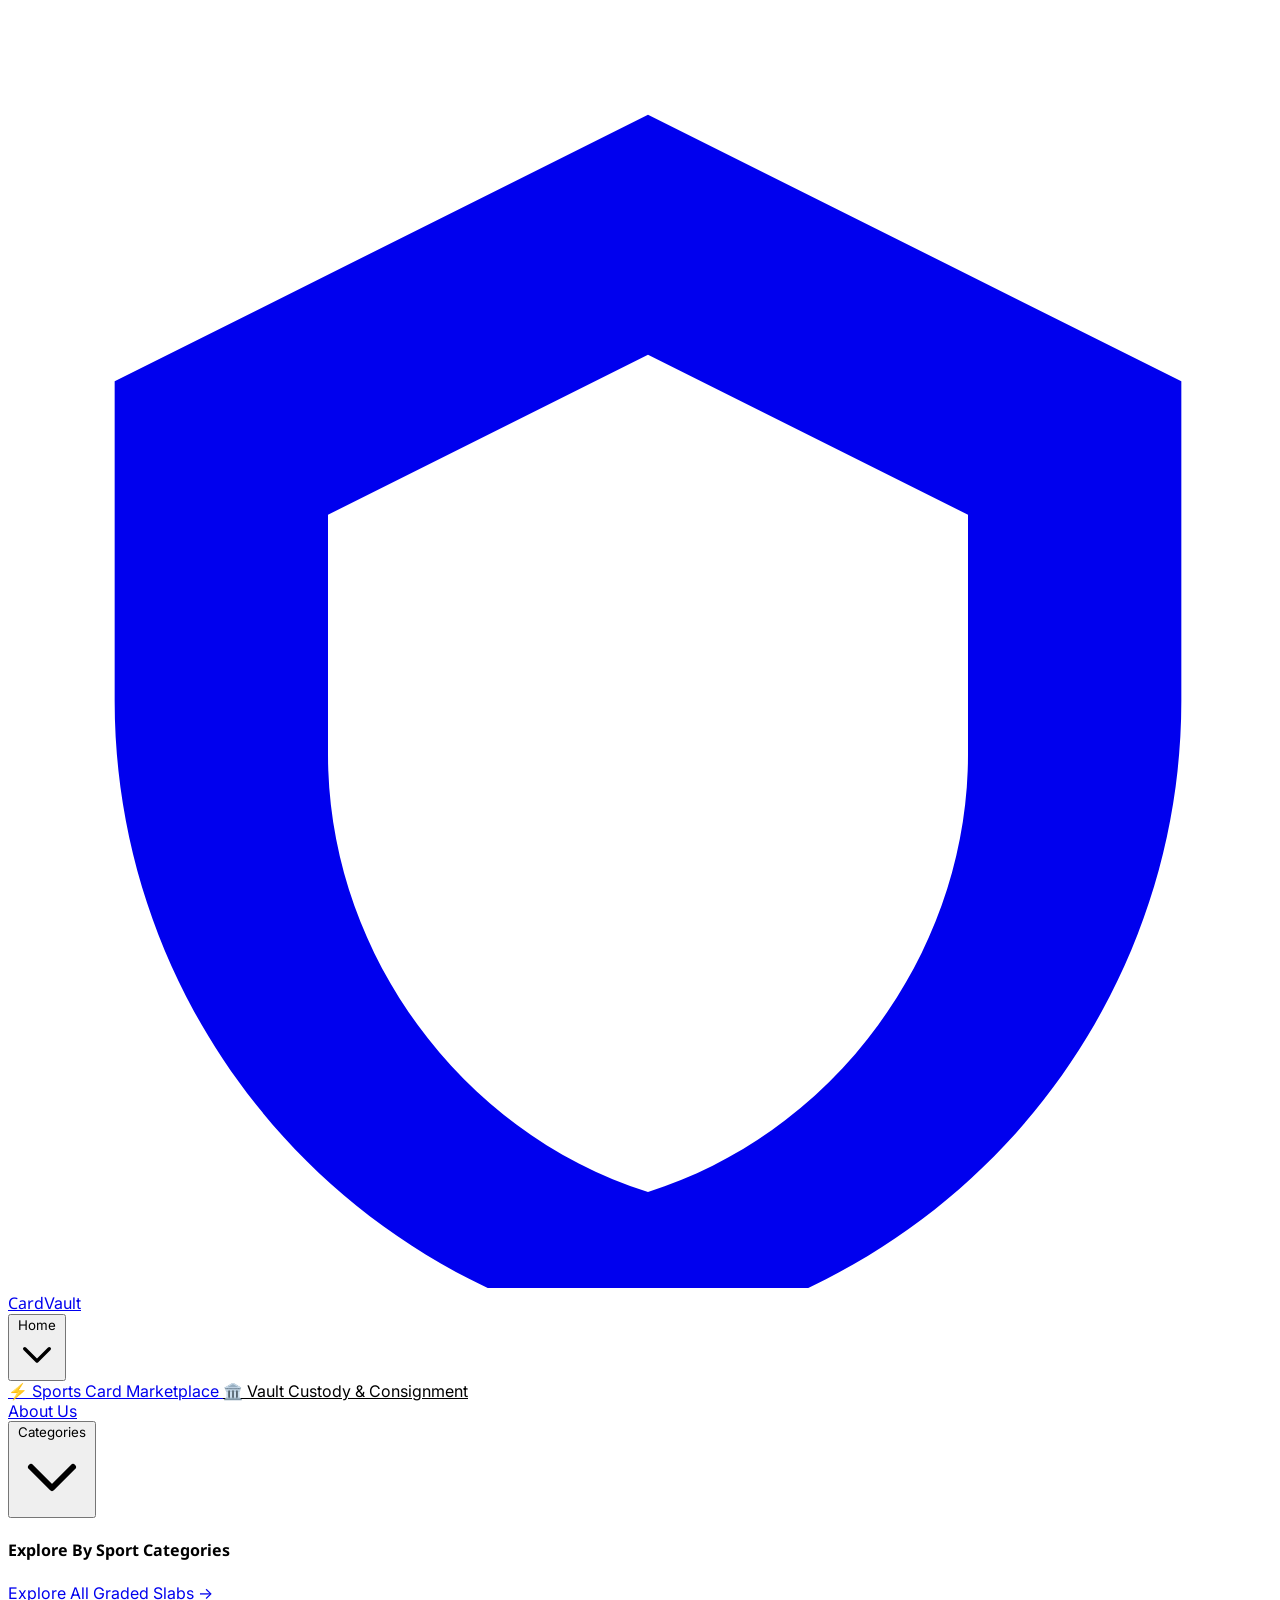
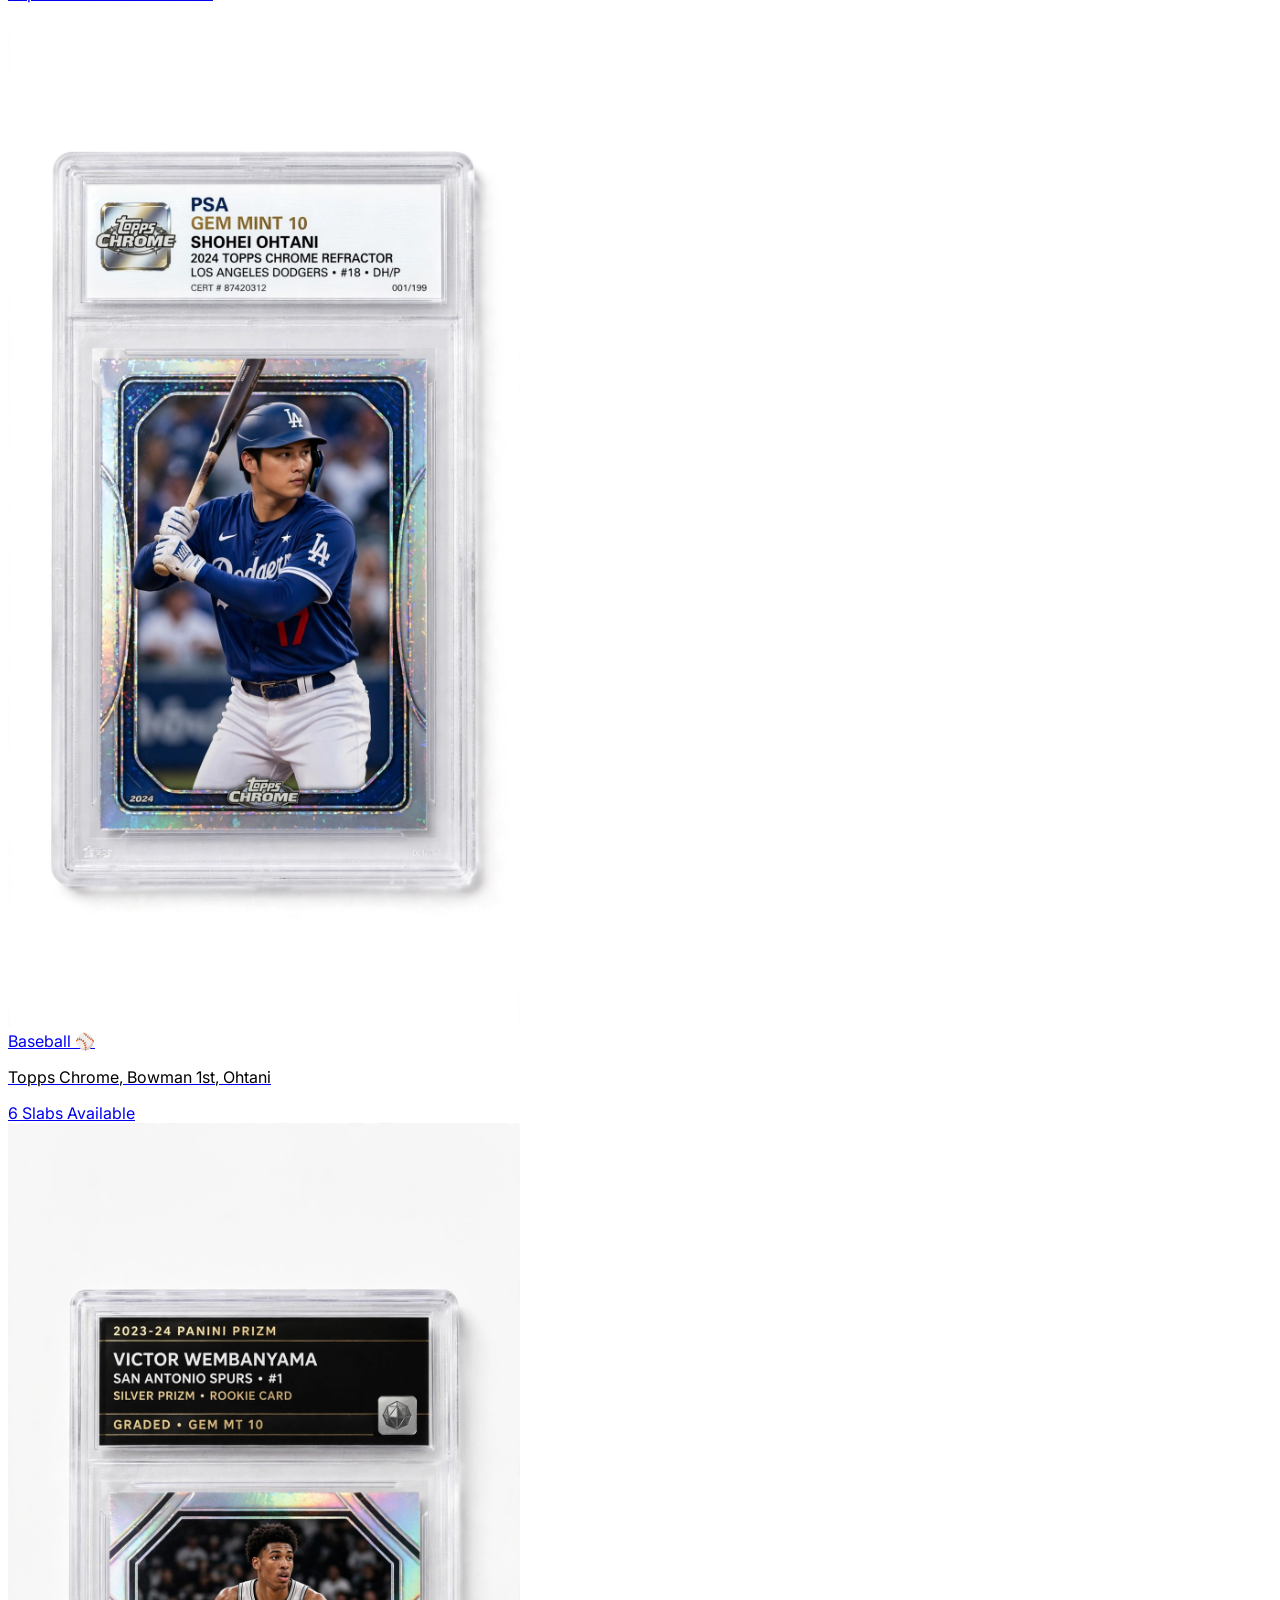
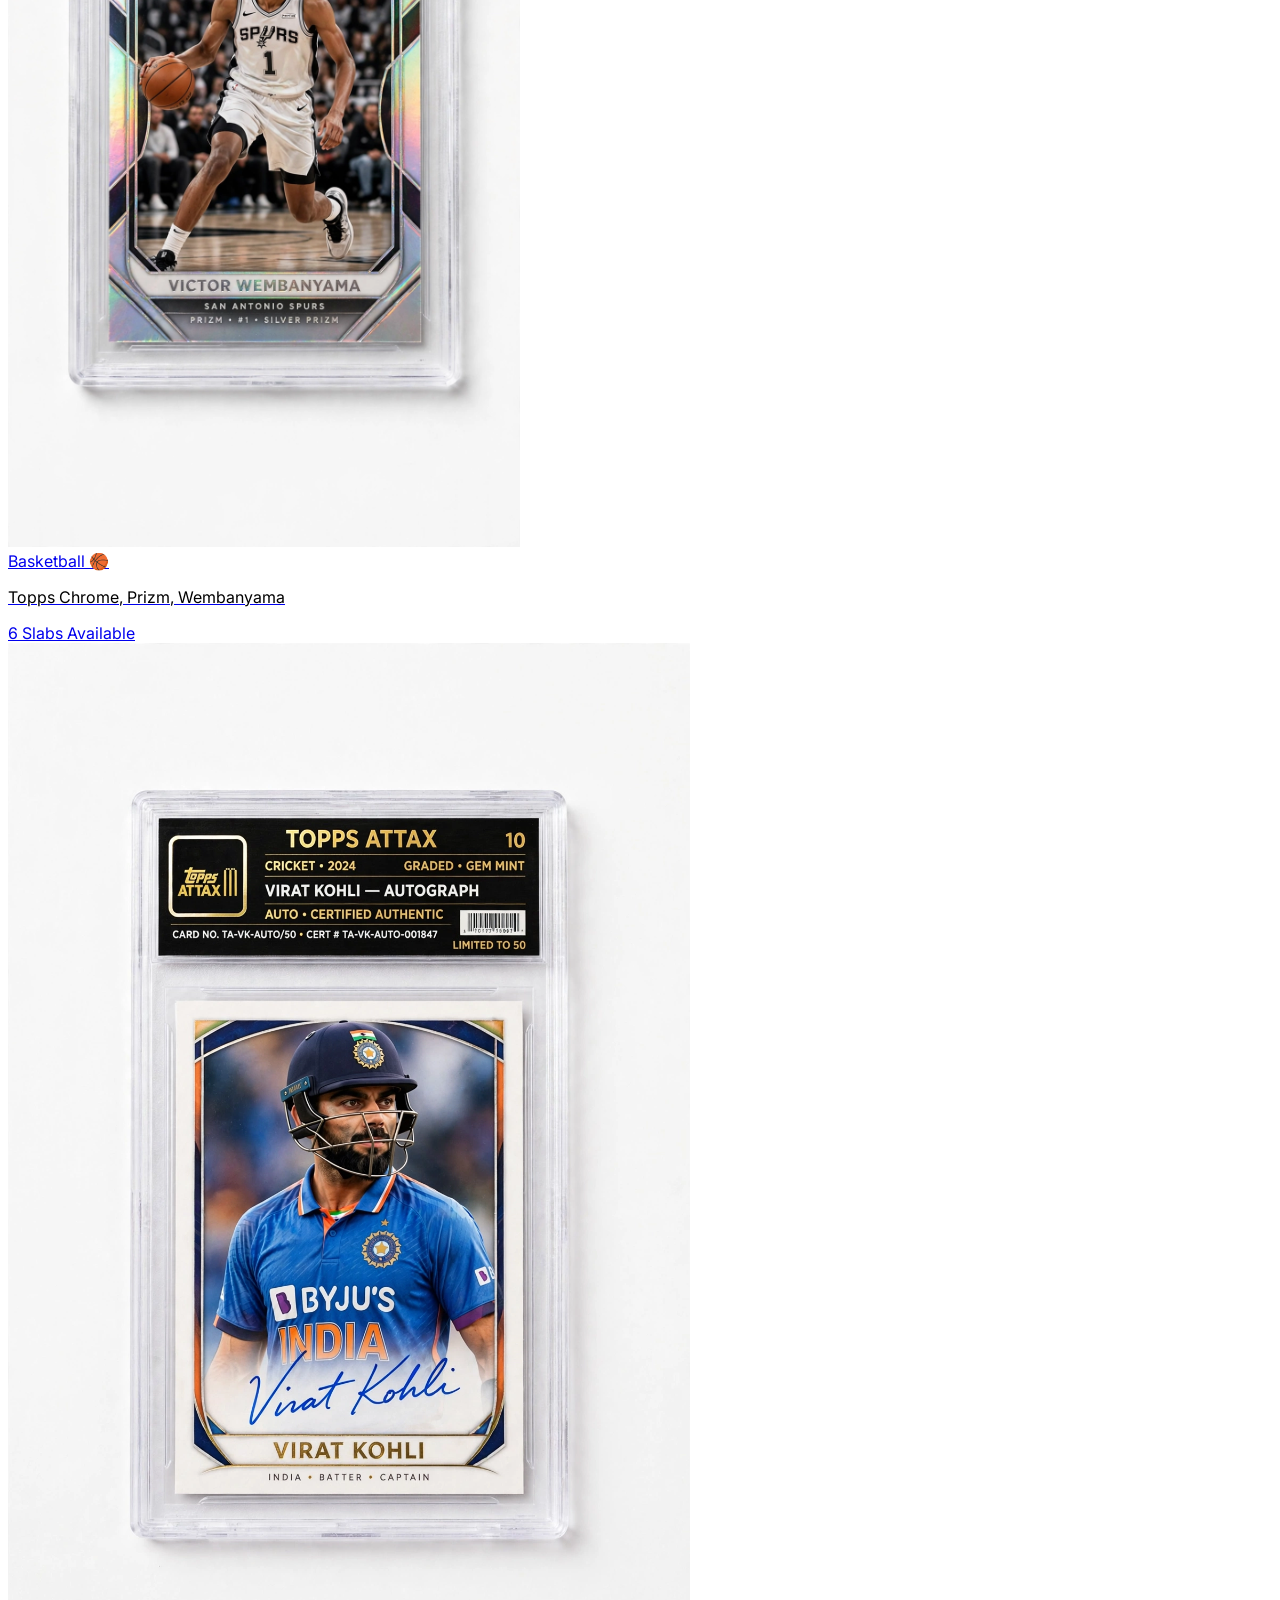
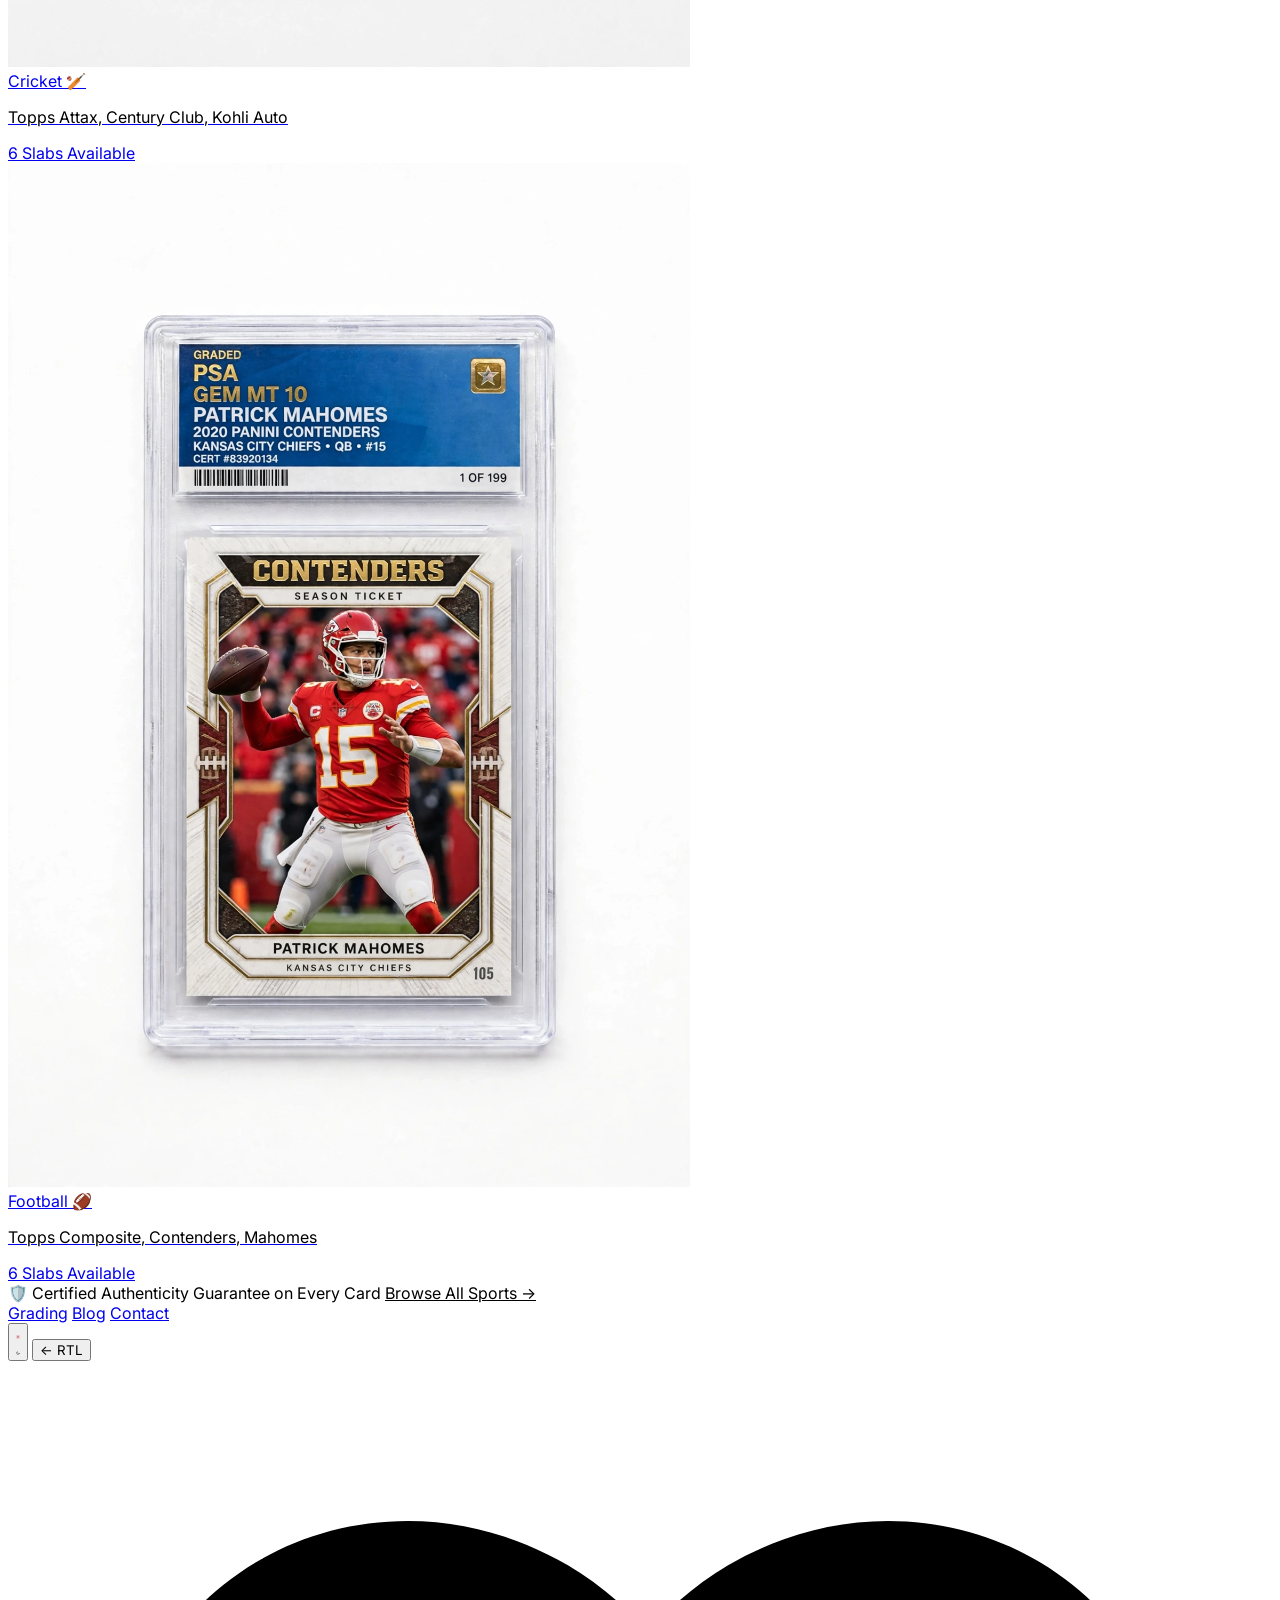
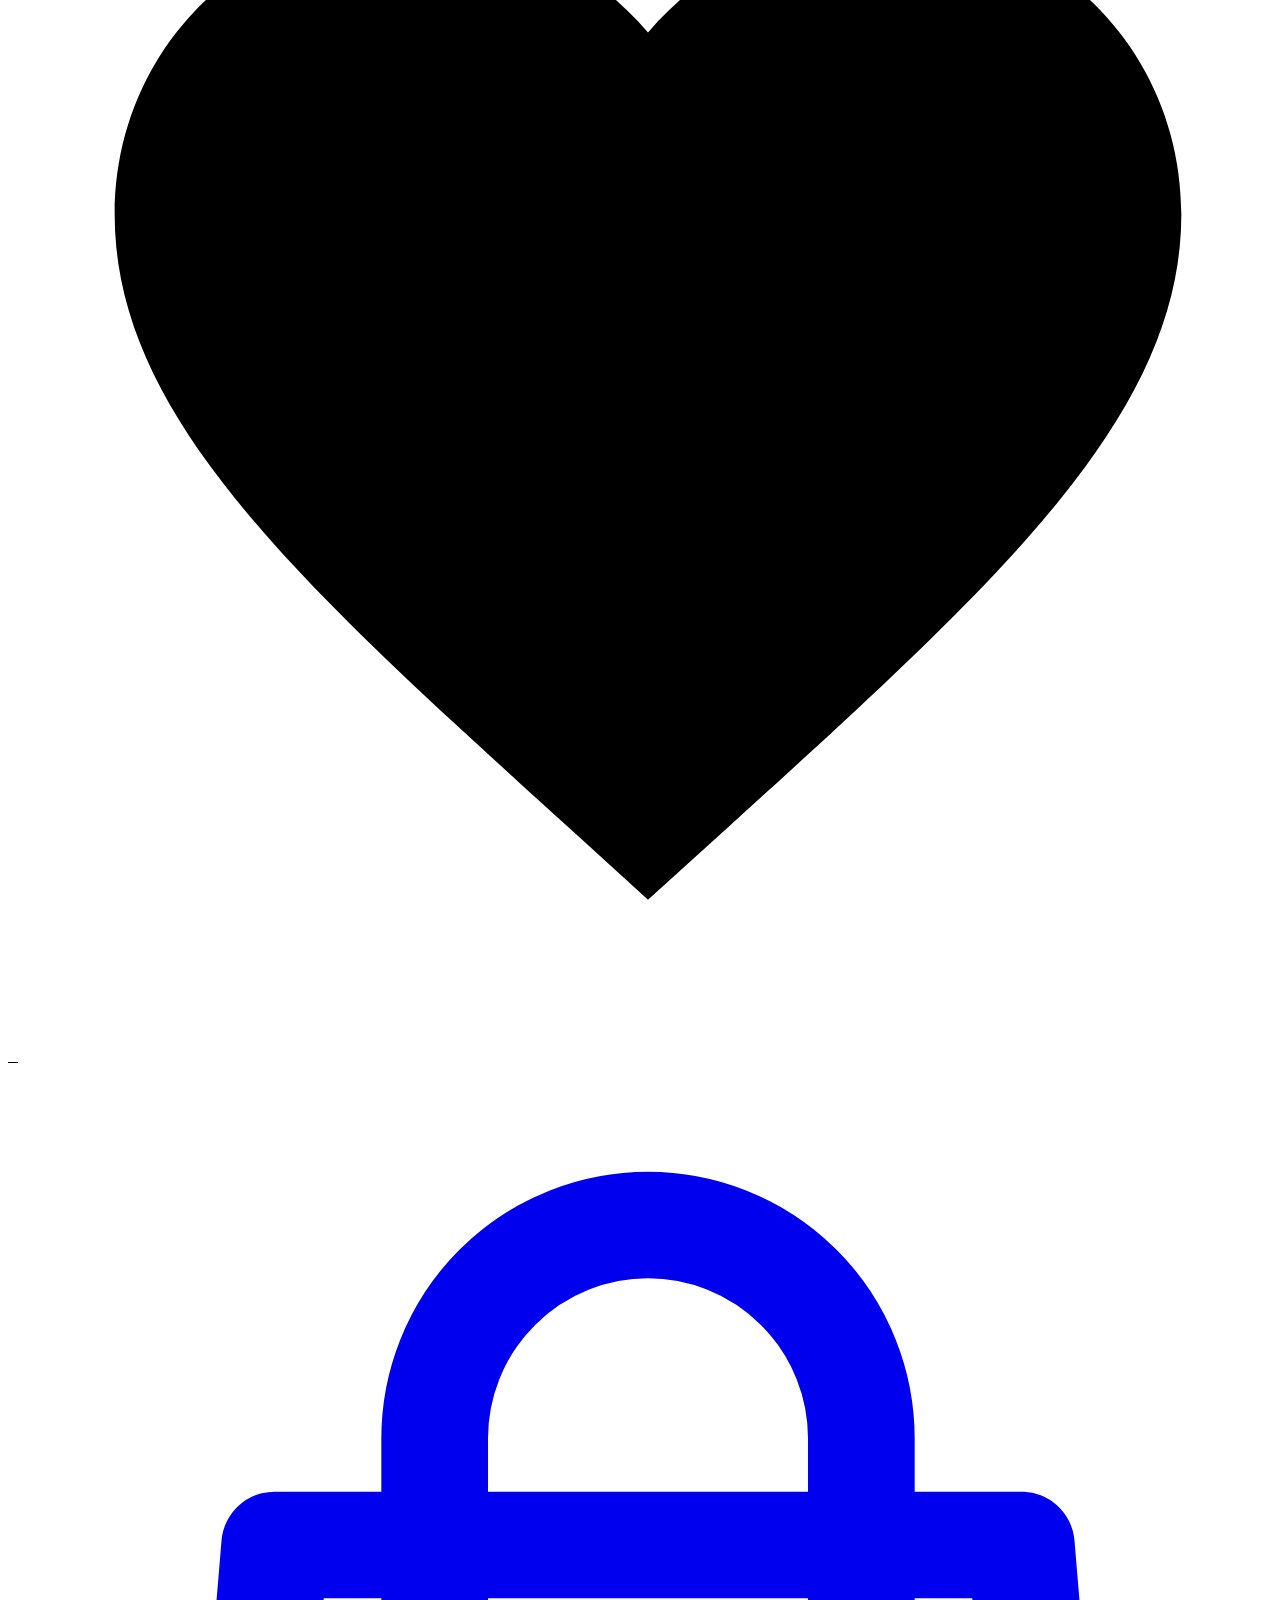
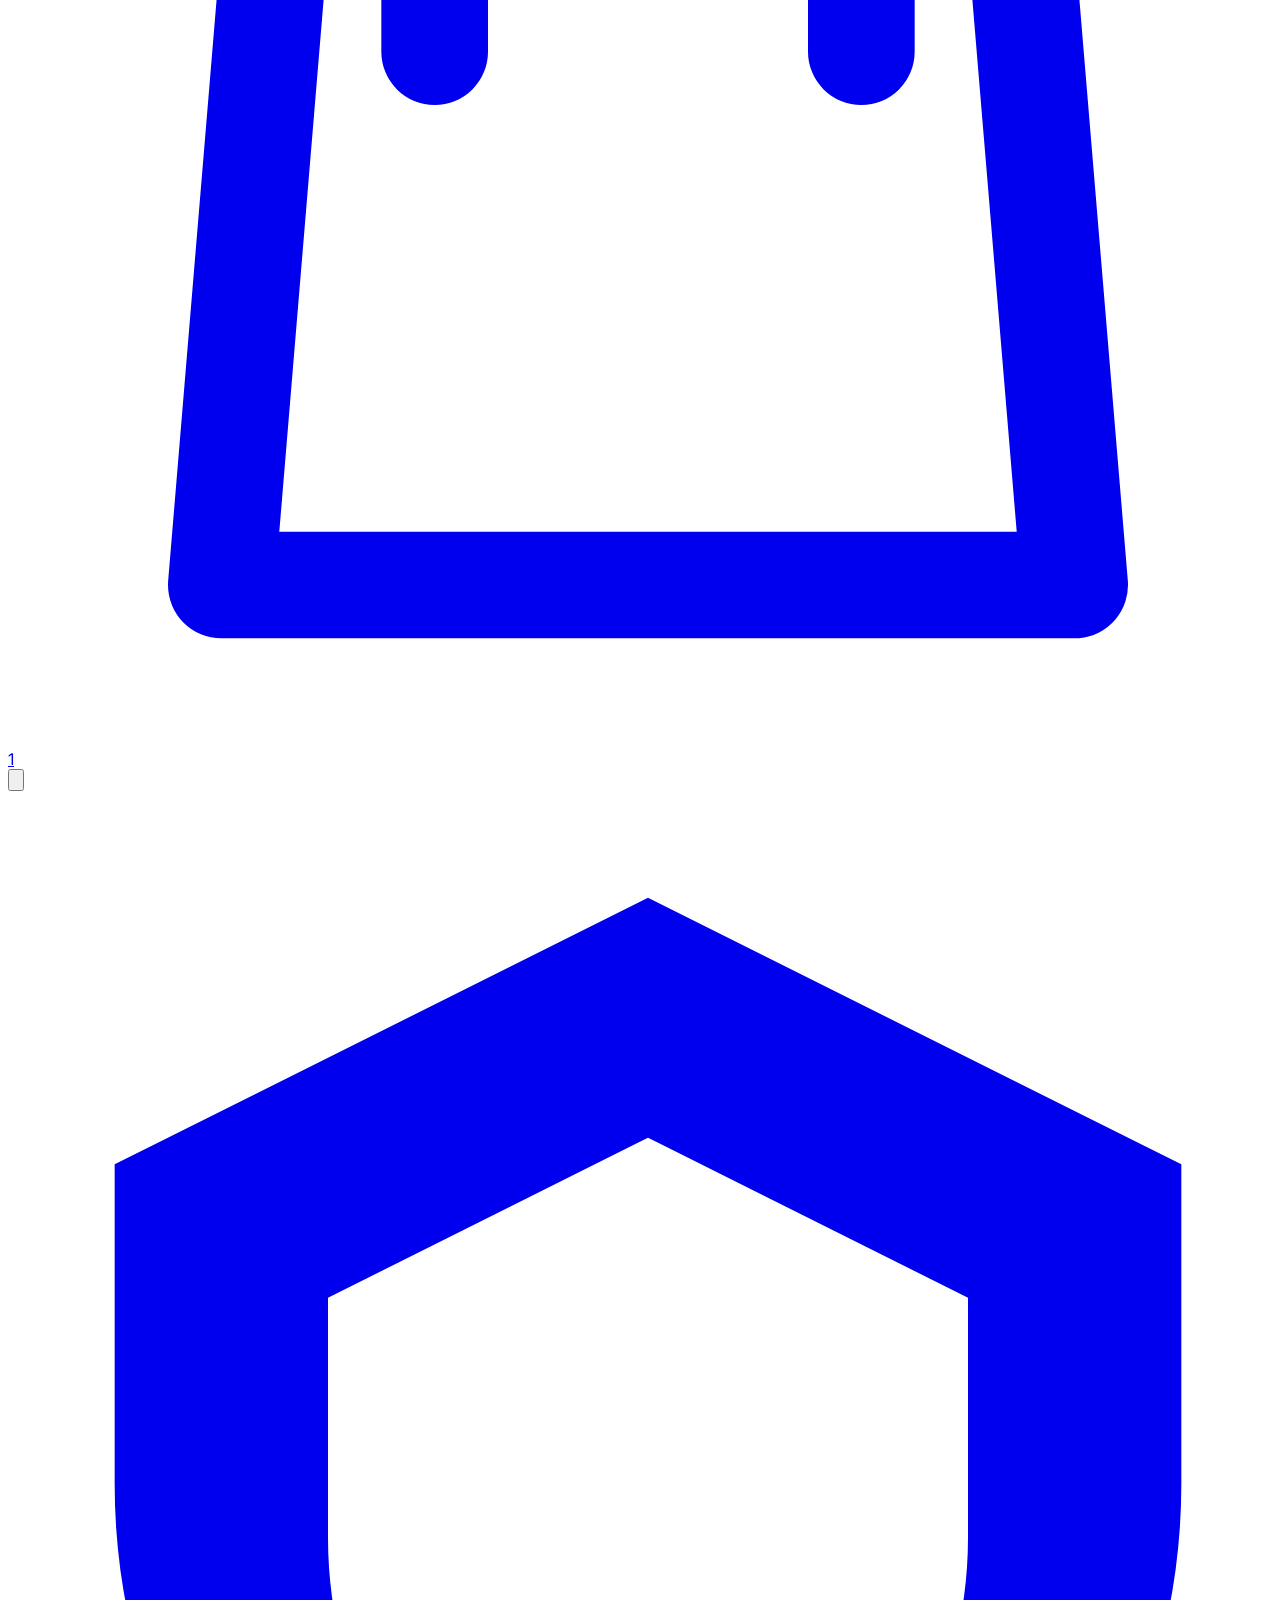
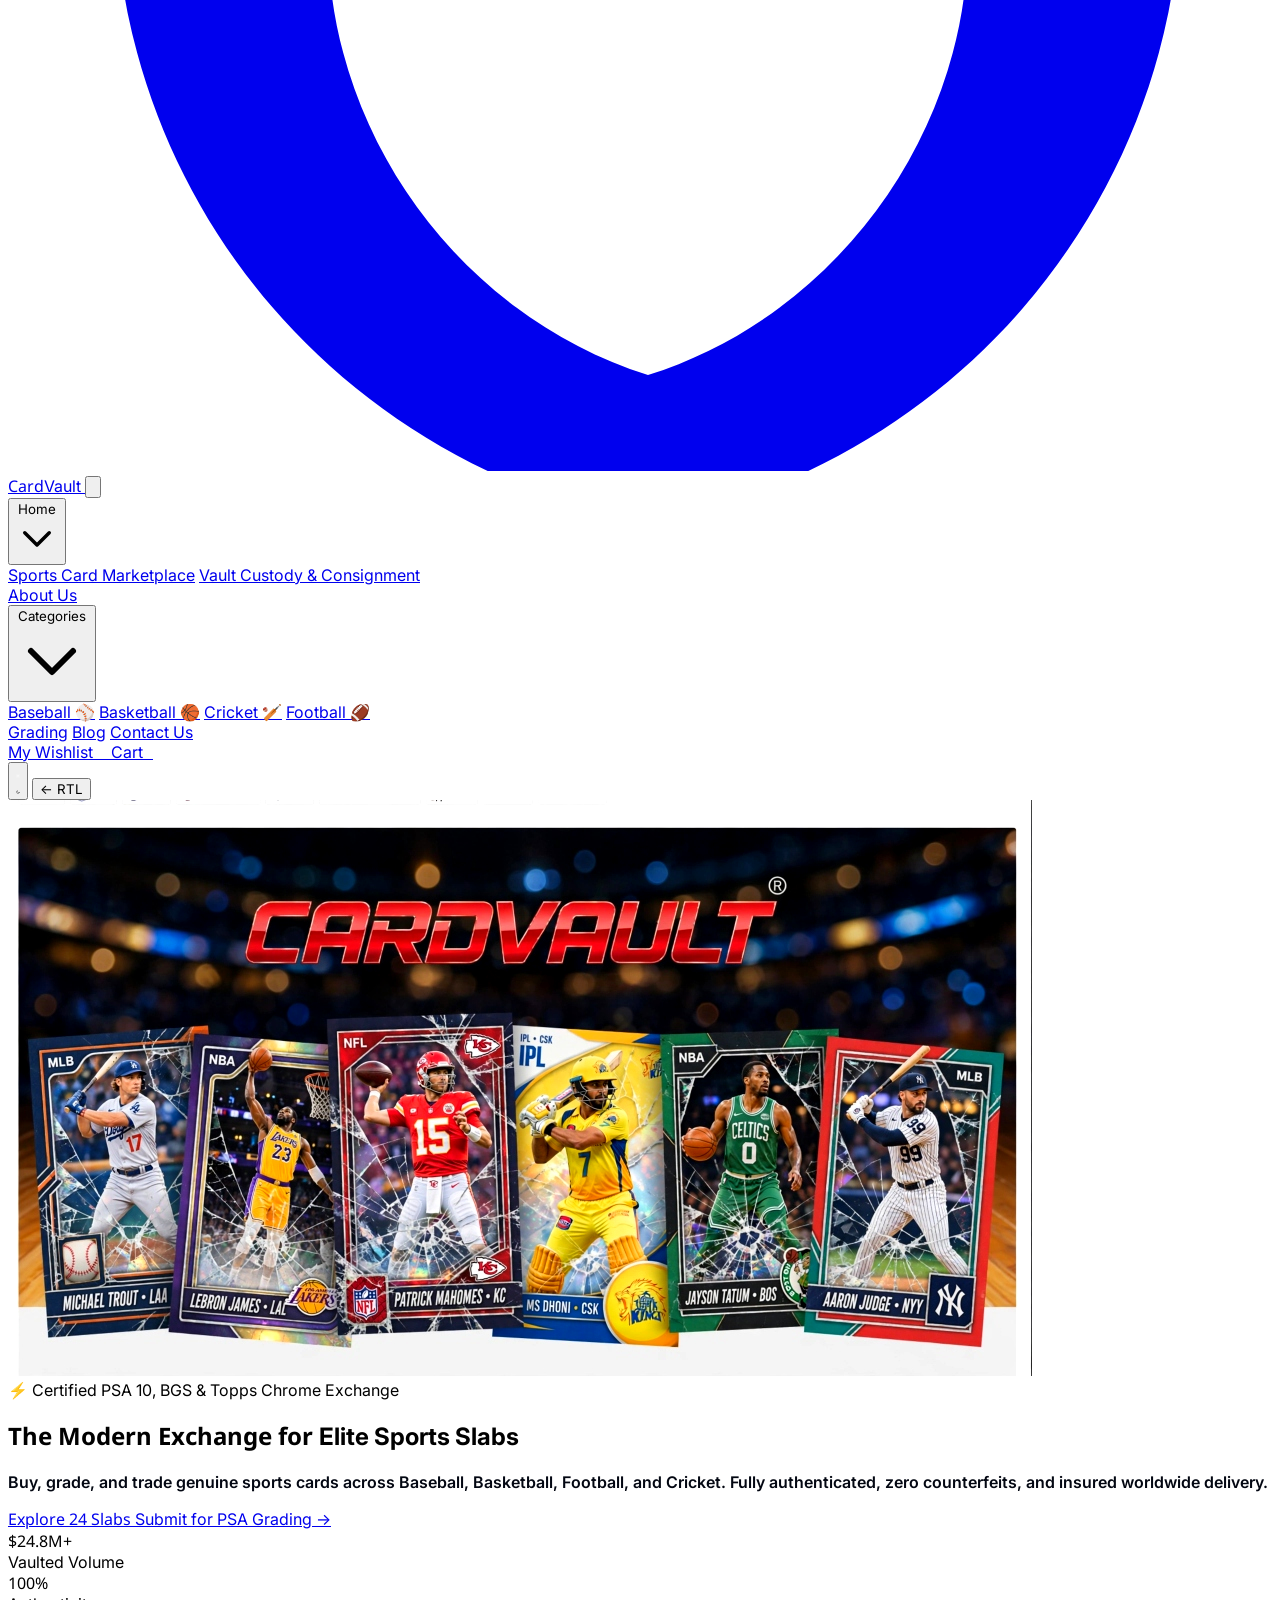
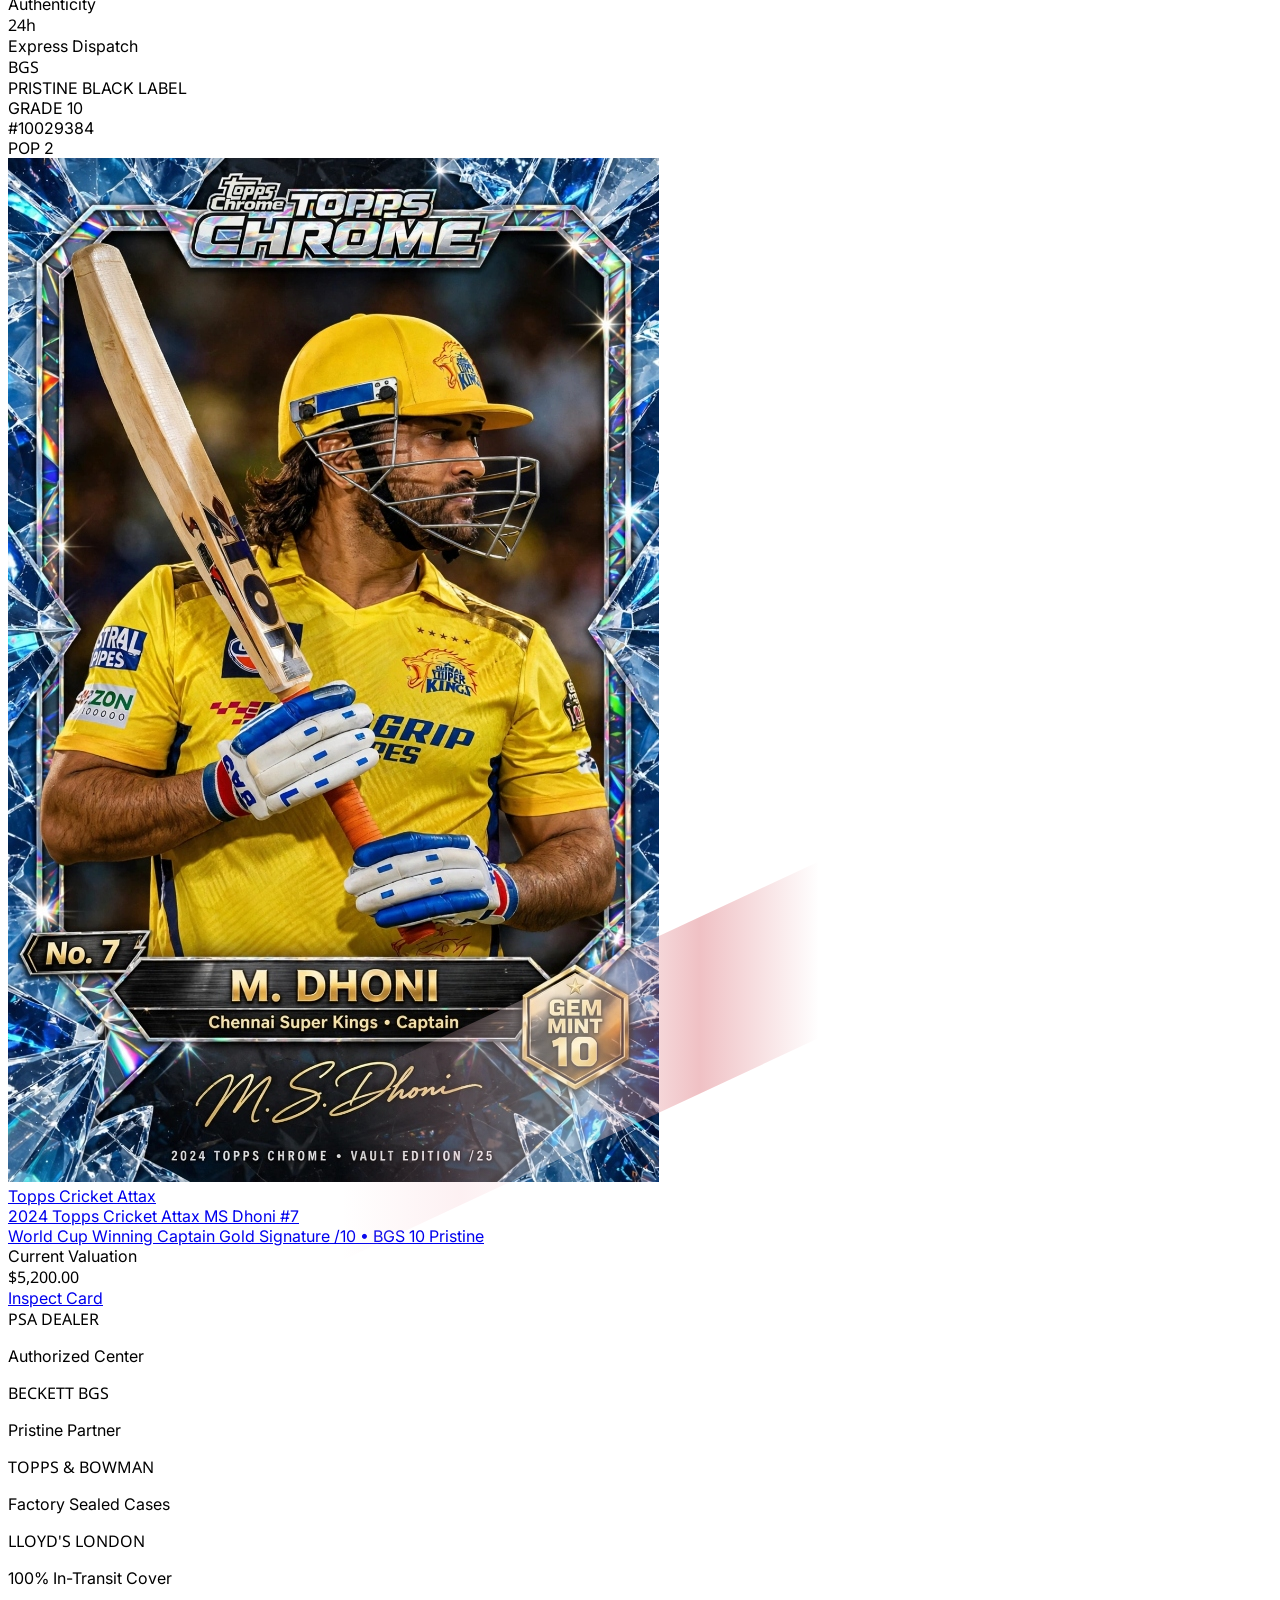
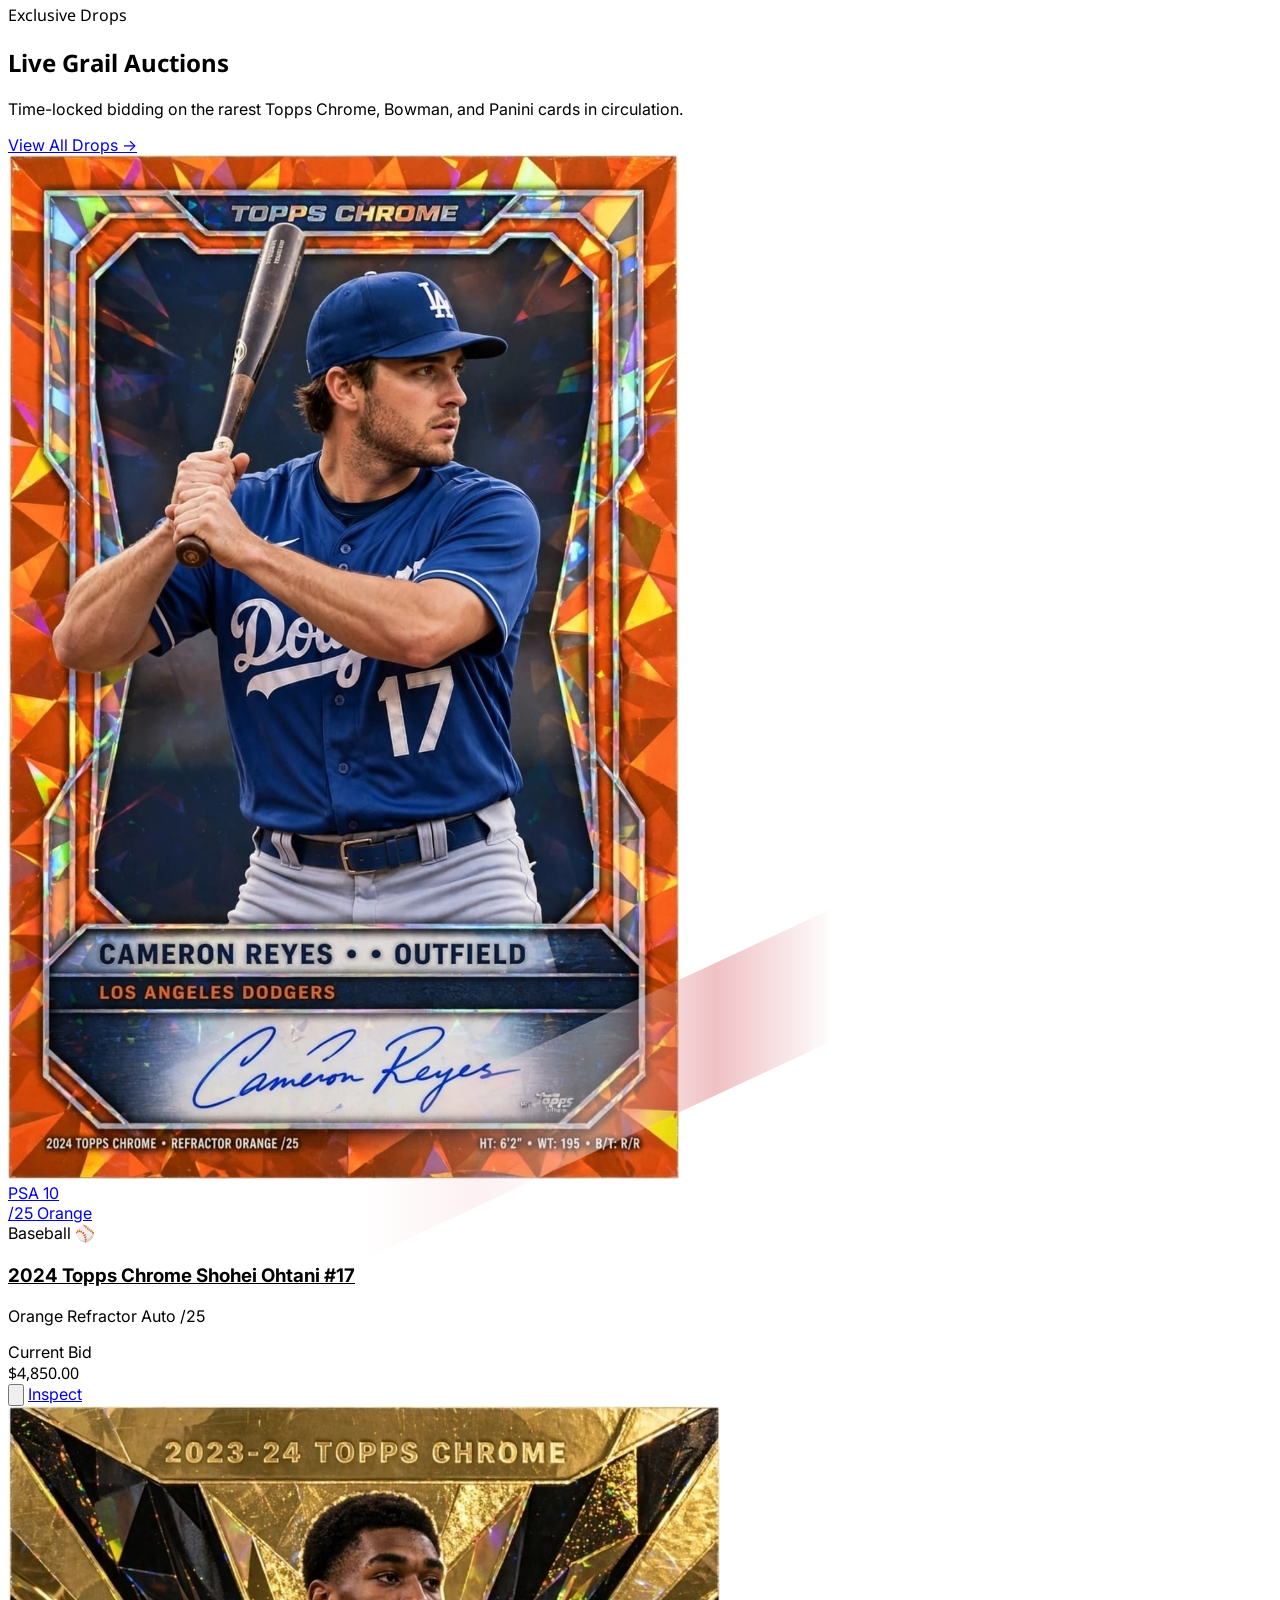
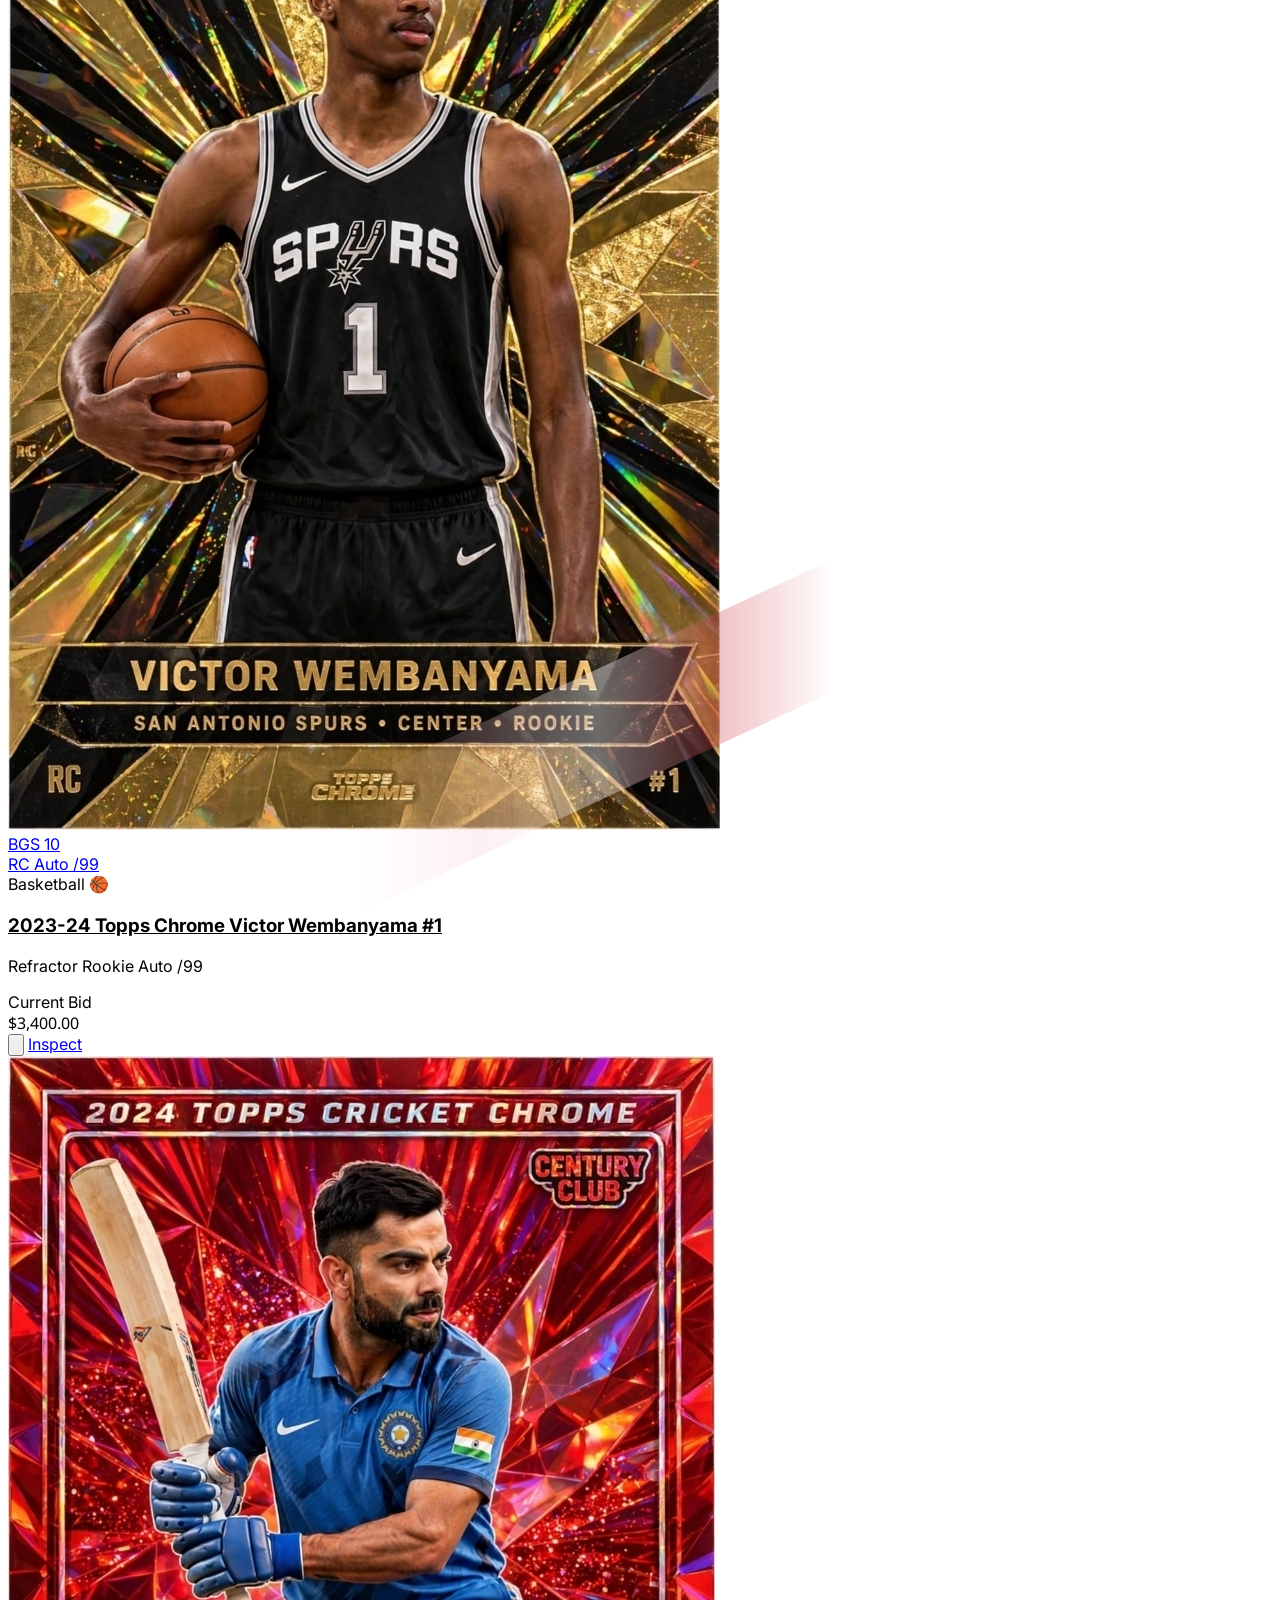
==== commit 592db9d1: "Added new images" ====
--- a/index.html
+++ b/index.html
@@ -134,7 +134,7 @@
                 <!-- Baseball -->
                 <a href="category.html?type=baseball" class="group/item flex items-center gap-3.5 p-3 rounded-xl border border-gray-100 dark:border-vault-border bg-gray-50/50 dark:bg-vault hover:border-cherry-500/50 hover:bg-cherry-500/5 transition">
                   <div class="w-16 h-16 rounded-lg overflow-hidden shrink-0 relative bg-vault-card border border-cherry-500/20">
-                    <img src="assets/images/hero-banner.jpg" alt="Baseball Cards" class="w-full h-full object-cover group-hover/item:scale-110 transition duration-300">
+                    <img src="assets/images/category-baseball.png" alt="Baseball Cards" class="w-full h-full object-cover group-hover/item:scale-110 transition duration-300">
                   </div>
                   <div>
                     <div class="flex items-center gap-1.5 font-bold text-sm text-gray-900 dark:text-white group-hover/item:text-cherry-500 transition">
@@ -148,7 +148,7 @@
                 <!-- Basketball -->
                 <a href="category.html?type=basketball" class="group/item flex items-center gap-3.5 p-3 rounded-xl border border-gray-100 dark:border-vault-border bg-gray-50/50 dark:bg-vault hover:border-cherry-500/50 hover:bg-cherry-500/5 transition">
                   <div class="w-16 h-16 rounded-lg overflow-hidden shrink-0 relative bg-vault-card border border-cherry-500/20">
-                    <img src="assets/images/victor-wembanyama-1.jpg" alt="Basketball Cards" class="w-full h-full object-cover group-hover/item:scale-110 transition duration-300">
+                    <img src="assets/images/category-basketball.png" alt="Basketball Cards" class="w-full h-full object-cover group-hover/item:scale-110 transition duration-300">
                   </div>
                   <div>
                     <div class="flex items-center gap-1.5 font-bold text-sm text-gray-900 dark:text-white group-hover/item:text-cherry-500 transition">
@@ -162,7 +162,7 @@
                 <!-- Cricket -->
                 <a href="category.html?type=cricket" class="group/item flex items-center gap-3.5 p-3 rounded-xl border border-gray-100 dark:border-vault-border bg-gray-50/50 dark:bg-vault hover:border-cherry-500/50 hover:bg-cherry-500/5 transition">
                   <div class="w-16 h-16 rounded-lg overflow-hidden shrink-0 relative bg-vault-card border border-cherry-500/20">
-                    <img src="assets/images/cricket-hub.jpg" alt="Cricket Cards" class="w-full h-full object-cover group-hover/item:scale-110 transition duration-300">
+                    <img src="assets/images/category-cricket.png" alt="Cricket Cards" class="w-full h-full object-cover group-hover/item:scale-110 transition duration-300">
                   </div>
                   <div>
                     <div class="flex items-center gap-1.5 font-bold text-sm text-gray-900 dark:text-white group-hover/item:text-cherry-500 transition">
@@ -176,7 +176,7 @@
                 <!-- Football -->
                 <a href="category.html?type=football" class="group/item flex items-center gap-3.5 p-3 rounded-xl border border-gray-100 dark:border-vault-border bg-gray-50/50 dark:bg-vault hover:border-cherry-500/50 hover:bg-cherry-500/5 transition">
                   <div class="w-16 h-16 rounded-lg overflow-hidden shrink-0 relative bg-vault-card border border-cherry-500/20">
-                    <img src="assets/images/football-hub.jpg" alt="Football Cards" class="w-full h-full object-cover group-hover/item:scale-110 transition duration-300">
+                    <img src="assets/images/category-football.png" alt="Football Cards" class="w-full h-full object-cover group-hover/item:scale-110 transition duration-300">
                   </div>
                   <div>
                     <div class="flex items-center gap-1.5 font-bold text-sm text-gray-900 dark:text-white group-hover/item:text-cherry-500 transition">
